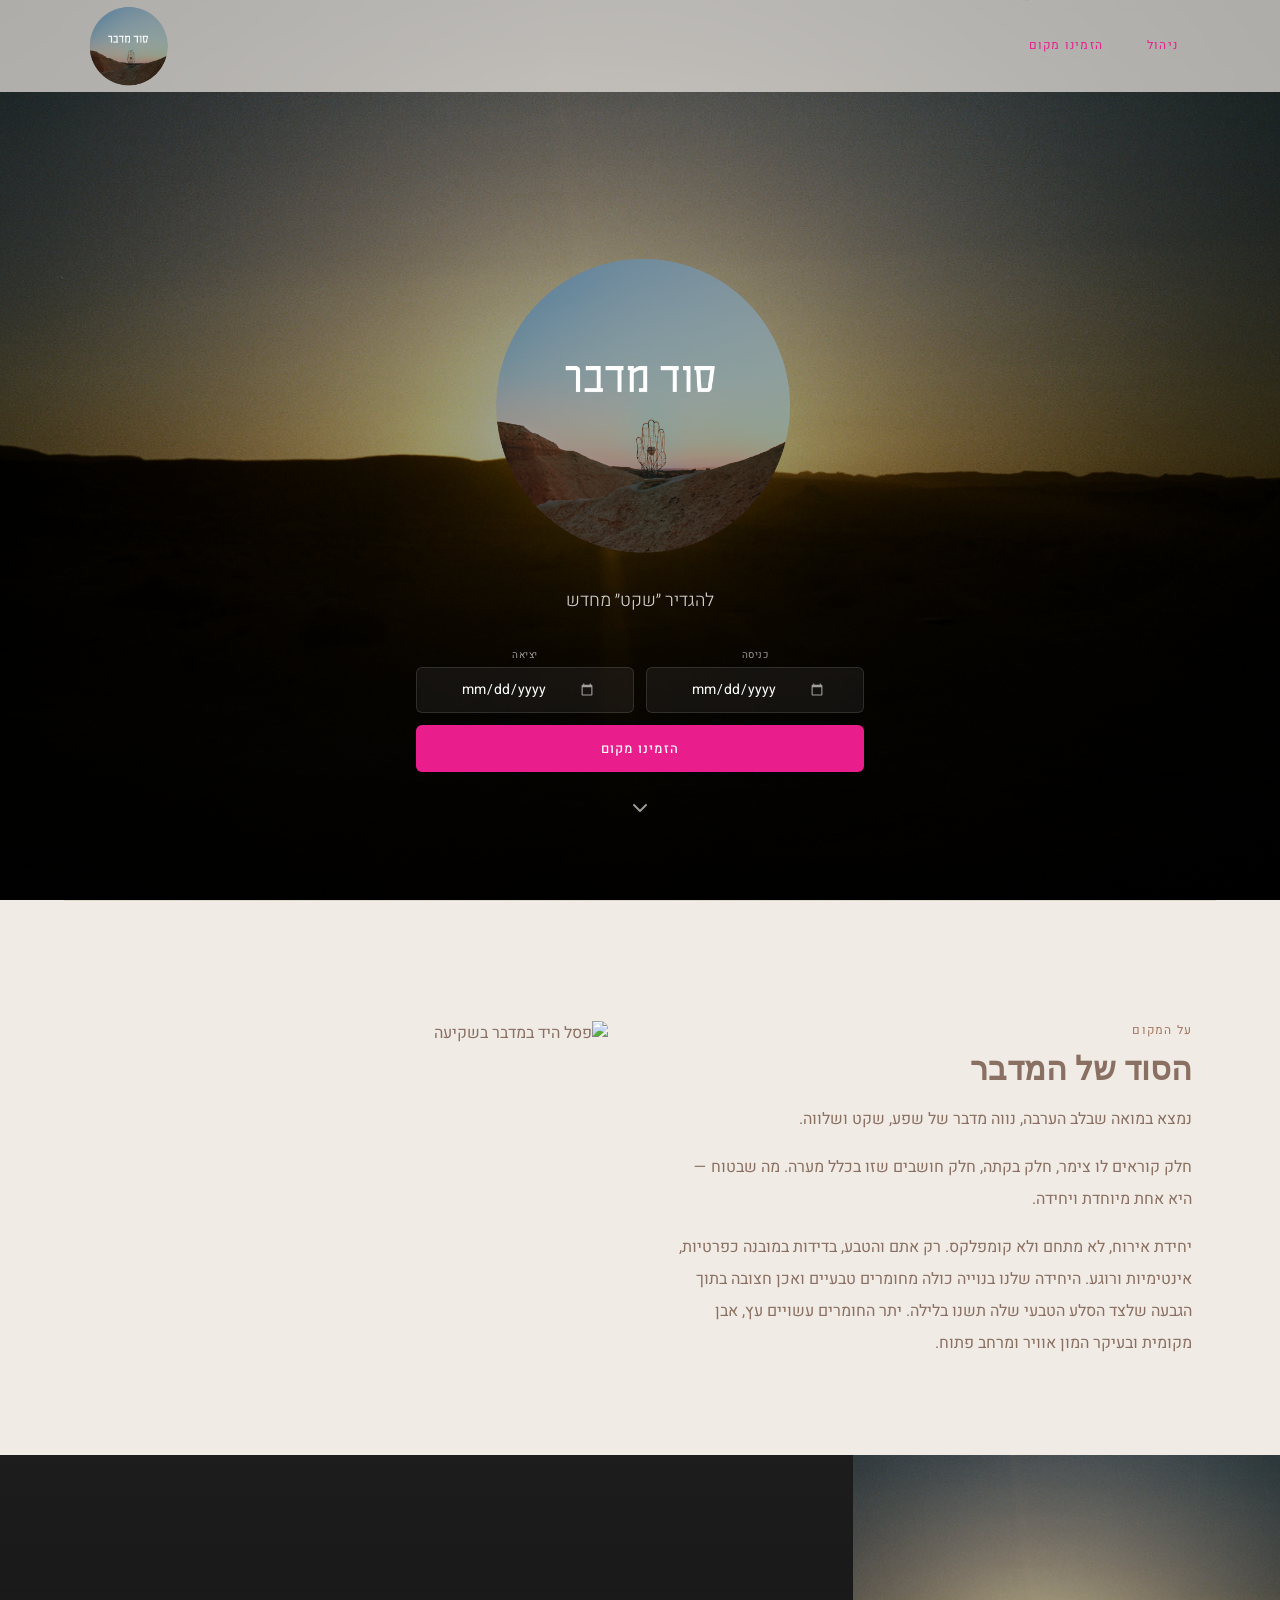
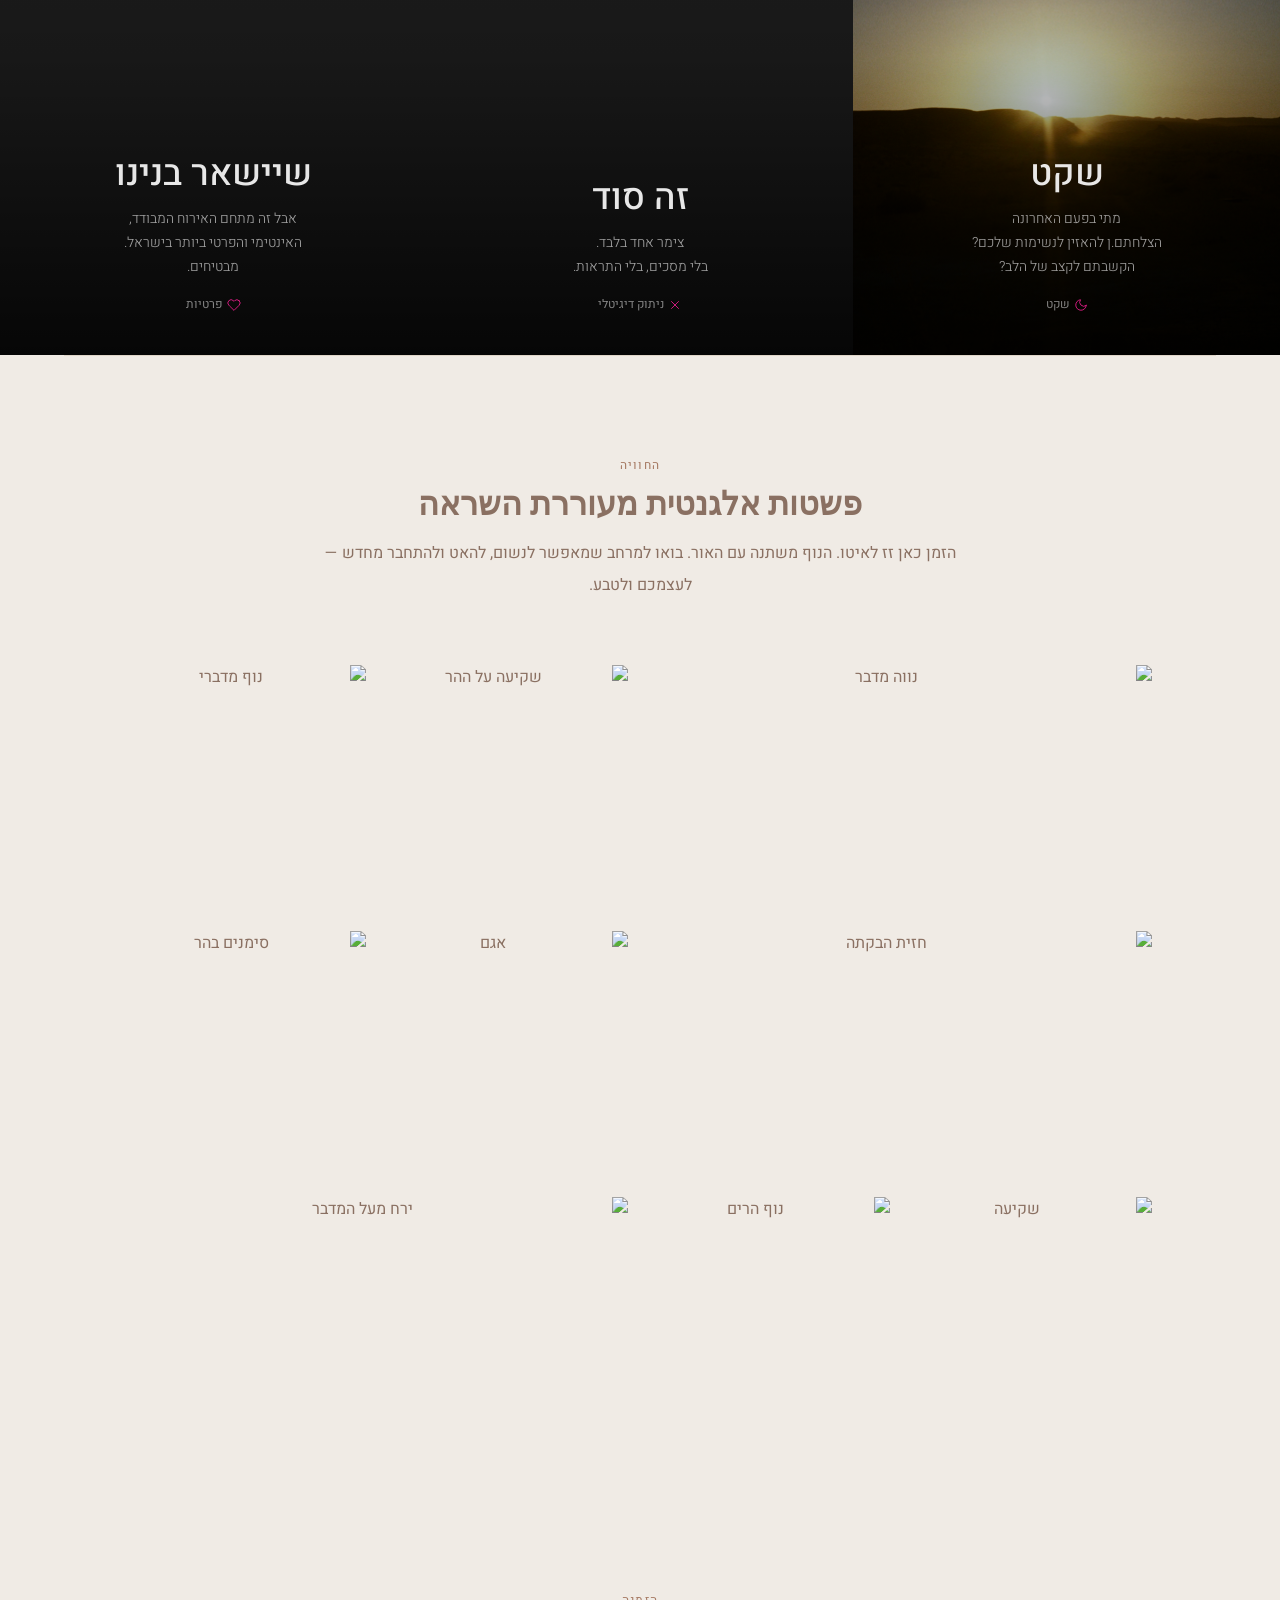
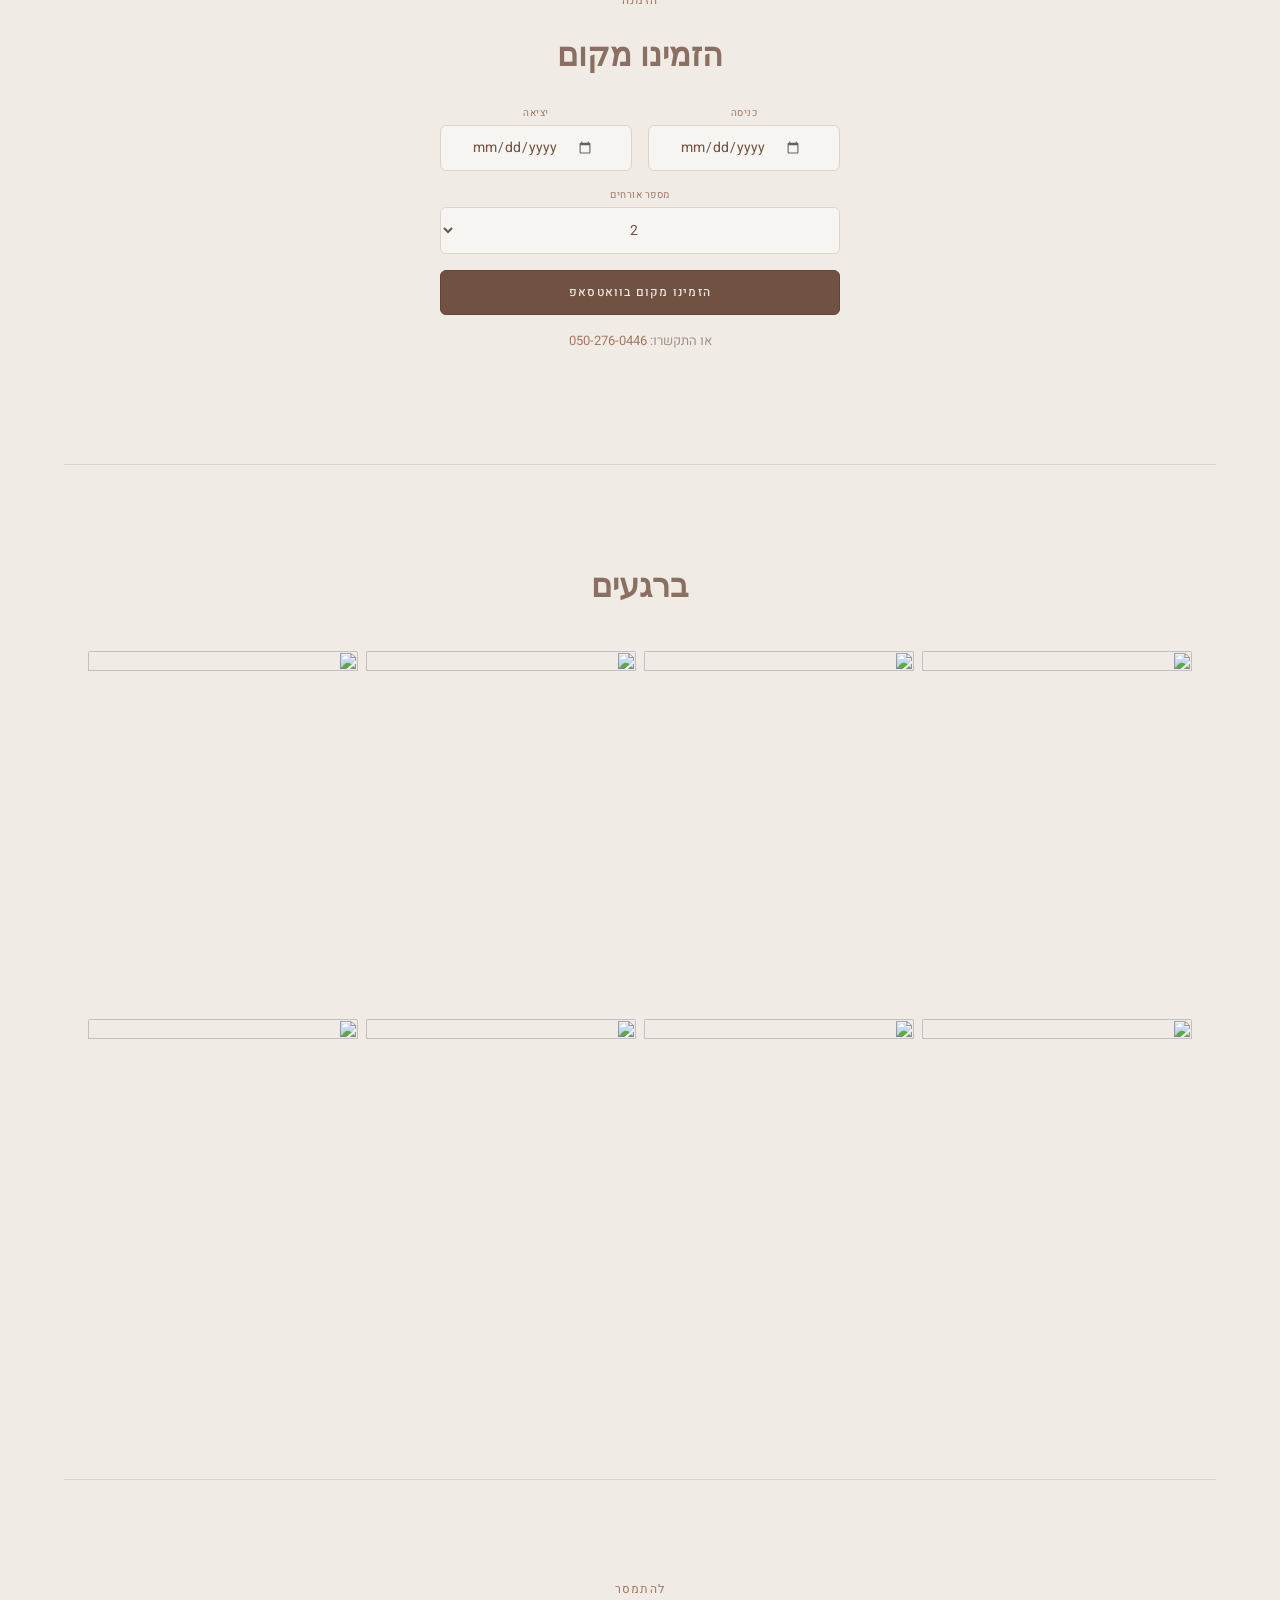
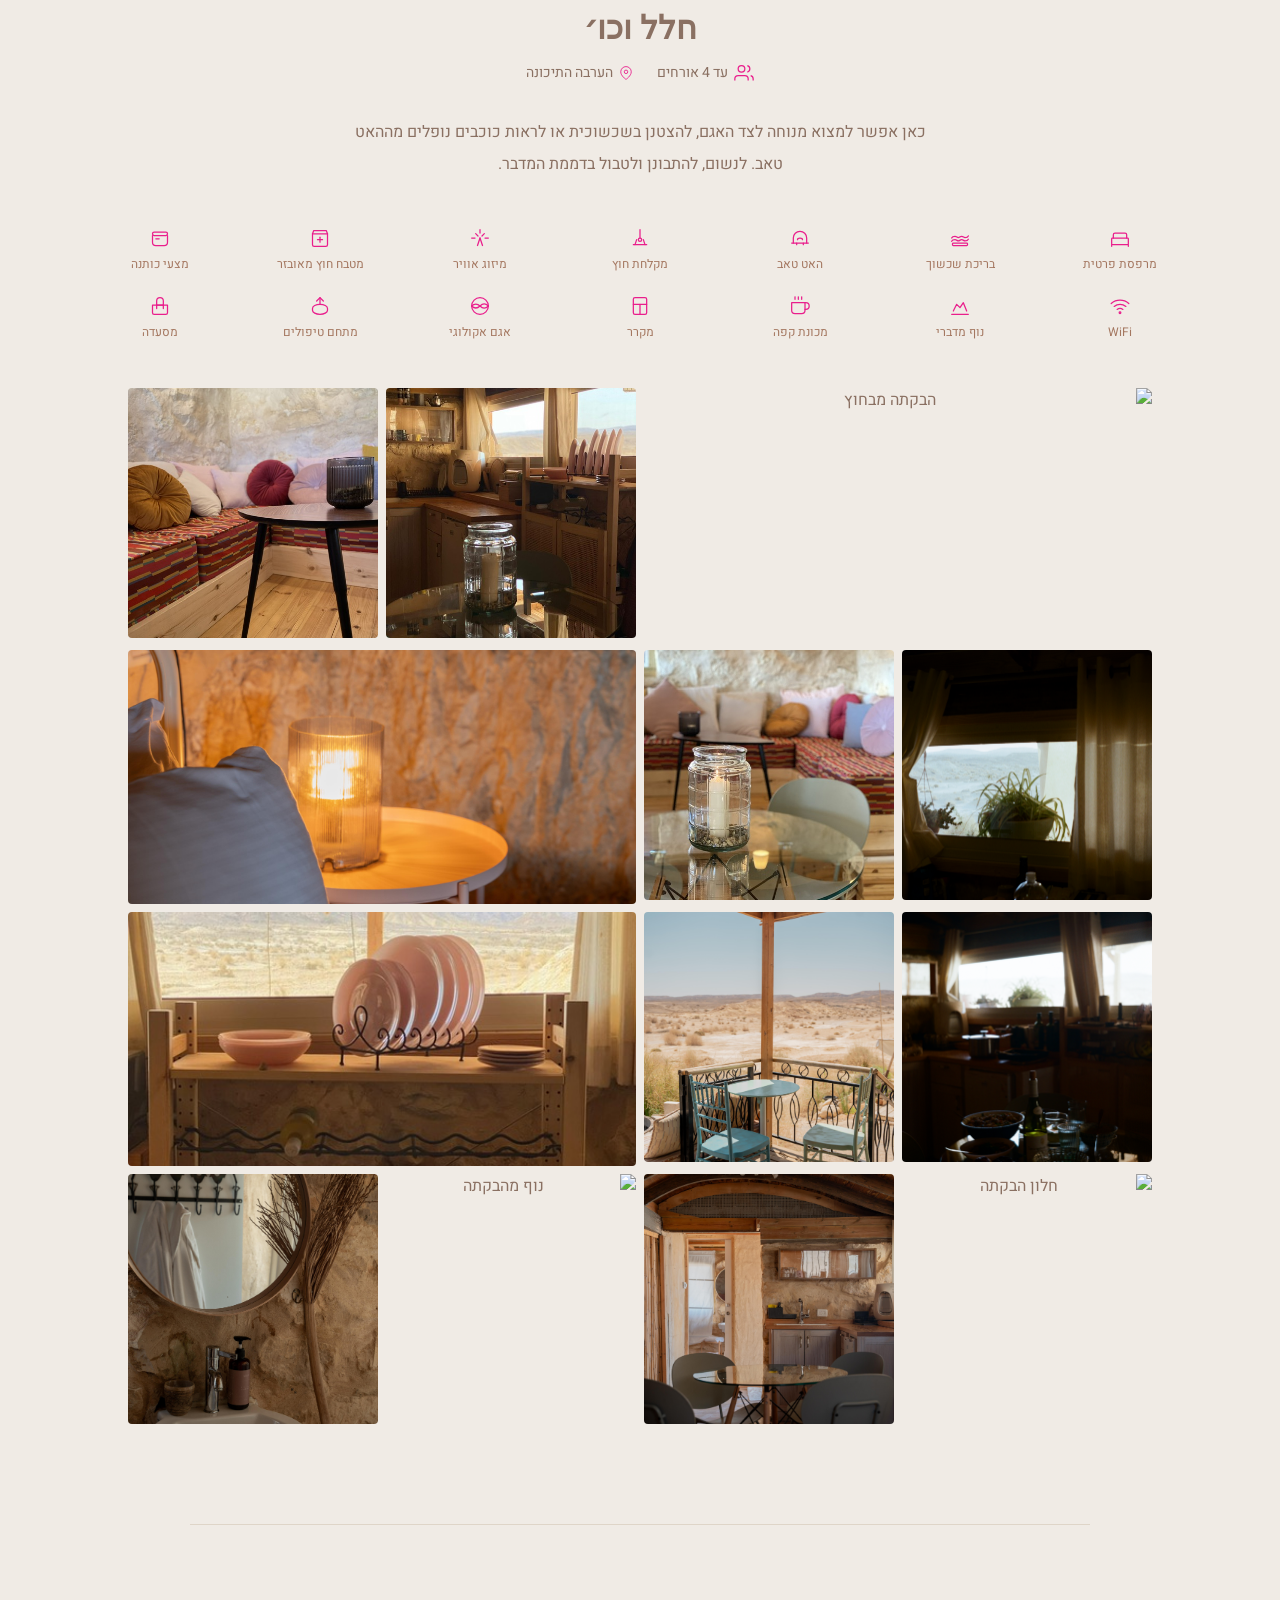
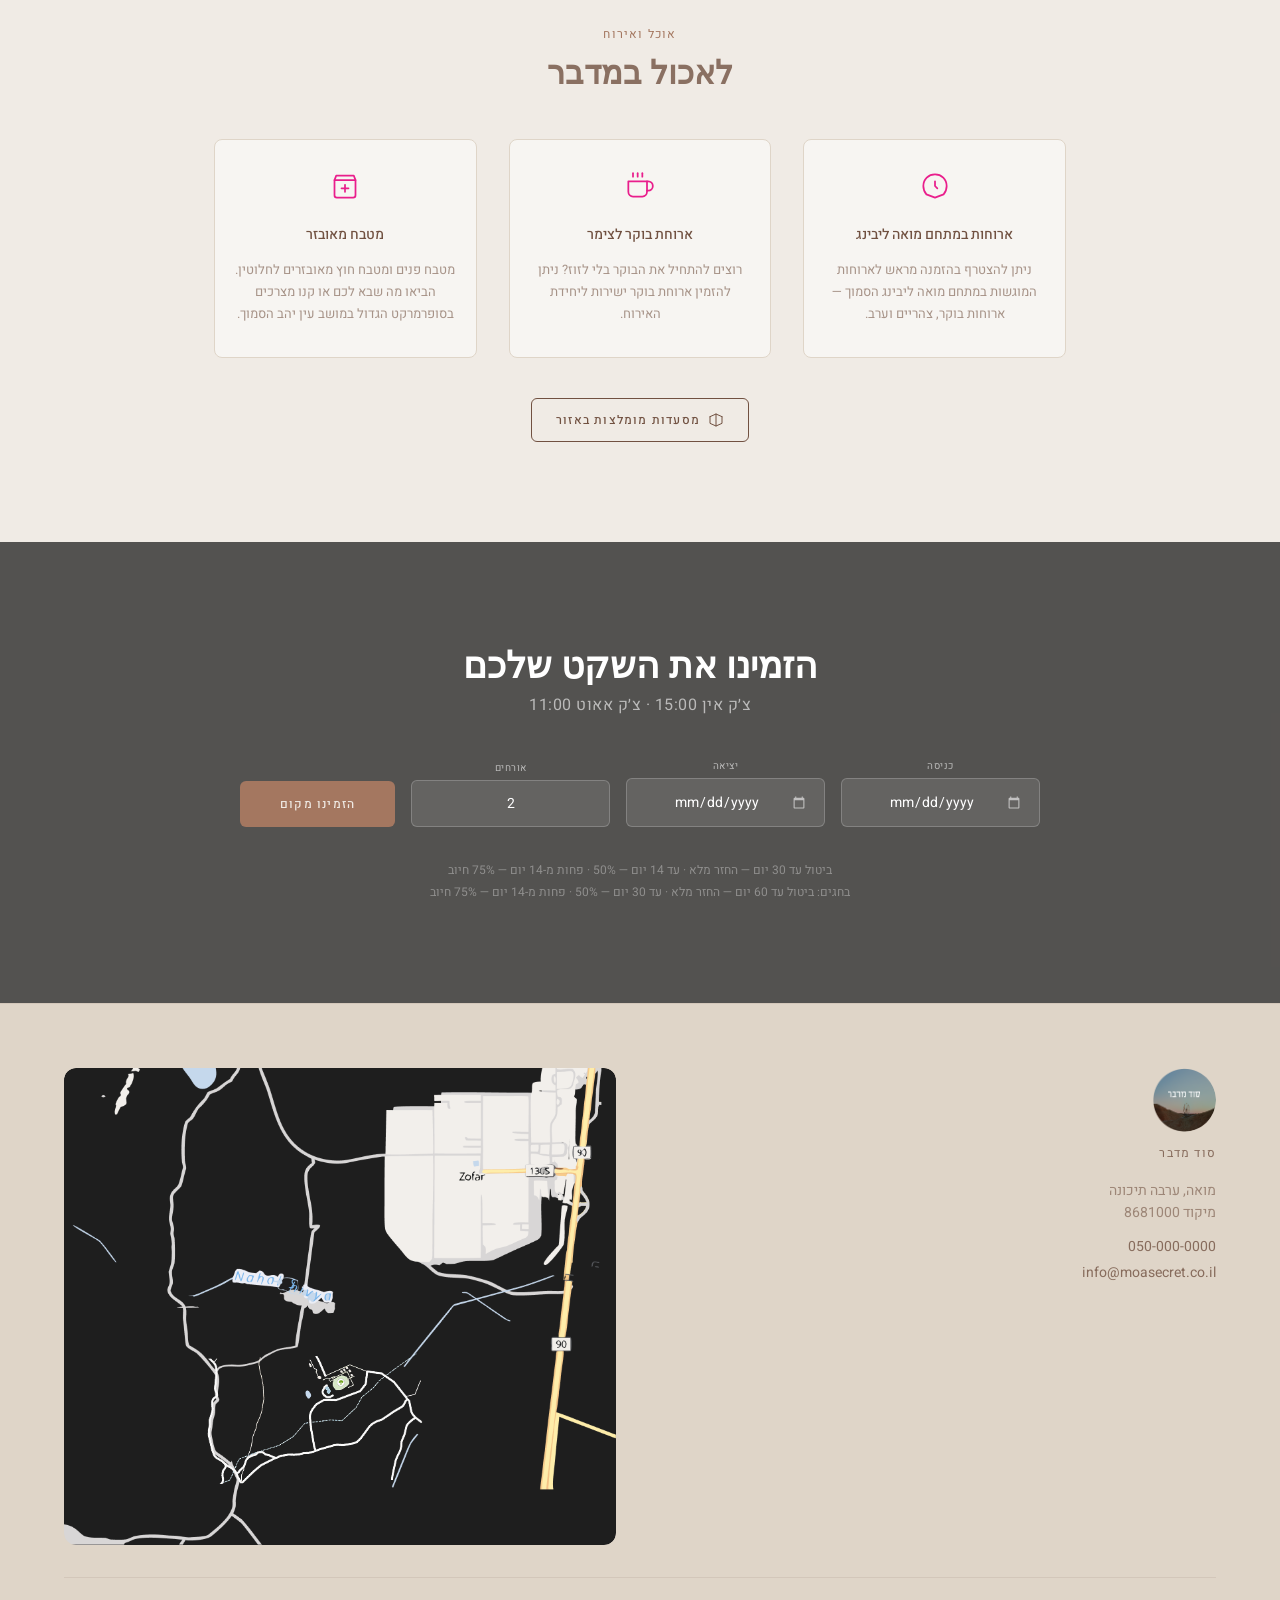
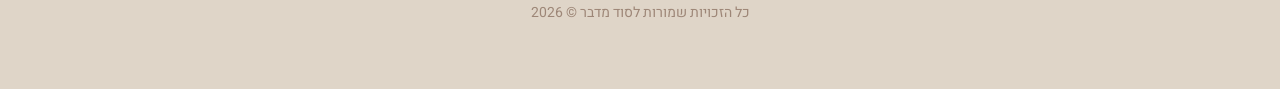
==== index.html @ 0e0f5a99 "Replace Google Maps with illustrated map image" ====
<!DOCTYPE html>
<html lang="he" dir="rtl">
<head>
  <meta charset="UTF-8">
  <meta name="viewport" content="width=device-width, initial-scale=1.0">
  <title>סוד מדבר | חוויית התבודדות מדברית</title>
  <meta name="description" content="יחידת אירוח מדברית בלב הערבה. בקתה חצובה בסלע, האט טאב מול הכוכבים, שקט מוחלט ופרטיות מלאה. צימר אחד ויחיד — רק אתם והמדבר.">
  <meta property="og:title" content="סוד מדבר — חוויית התבודדות מדברית">
  <meta property="og:description" content="בקתה חצובה בסלע בלב הערבה. האט טאב, אגם אקולוגי, שקט מוחלט. צימר אחד ויחיד.">
  <meta property="og:image" content="https://dor-zommer.github.io/moa-secret/assets/og-image.jpg">
  <meta property="og:type" content="website">
  <meta property="og:locale" content="he_IL">
  <meta name="twitter:card" content="summary_large_image">
  <link rel="icon" type="image/png" href="assets/favicon.png">
  <link rel="apple-touch-icon" href="assets/apple-touch-icon.png">
  <link rel="preconnect" href="https://fonts.googleapis.com">
  <link rel="preconnect" href="https://fonts.gstatic.com" crossorigin>
  <link href="https://fonts.googleapis.com/css2?family=Heebo:wght@300;400;500&family=Playfair+Display:wght@600&display=swap" rel="stylesheet">
  <link rel="stylesheet" href="style.css">

</head>
<body>

  <!-- Header -->
  <header class="header">
    <div class="header-inner">
      <nav class="header-nav">
        <a href="#" class="nav-btn">ניהול</a>
        <a href="#book" class="nav-btn">הזמינו מקום</a>
      </nav>
      <a href="#" class="header-logo">
        <img src="assets/hero-logo.png" alt="MOA Secret" class="logo-img">
      </a>
    </div>
  </header>

  <!-- Hero -->
  <section class="hero">
    <div class="hero-slideshow">
      <img src="assets/film/atmosphere/000009720035.jpg" alt="" class="hero-slide hero-slide--active">
      <img src="assets/film/atmosphere/000009730005.jpg" alt="" class="hero-slide">
      <img src="assets/film/experience/000009720027.jpg" alt="" class="hero-slide">
      <img src="assets/film/atmosphere/000009730014.jpg" alt="" class="hero-slide">
      <img src="assets/film/cabin/000009720039.jpg" alt="" class="hero-slide">
      <img src="assets/film/experience/000009730022.jpg" alt="" class="hero-slide">
      <img src="assets/film/hand/000009730008.jpg" alt="" class="hero-slide">
      <img src="assets/film/atmosphere/000009730015.jpg" alt="" class="hero-slide">
      <img src="assets/film/experience/000009730006.jpg" alt="" class="hero-slide">
    </div>
    <div class="hero-overlay"></div>
    <div class="hero-content">
      <div class="hero-logo-wrap">
        <img src="assets/hero-logo.png" alt="סוד מדבר" class="hero-logo-img">
      </div>
      <p class="hero-tagline">להגדיר ״שקט״ מחדש</p>
      <div class="hero-dates">
        <div class="date-field">
          <label class="date-label">כניסה</label>
          <div class="date-input-wrap">
            <input type="date" class="date-input hero-checkin" aria-label="תאריך כניסה">
          </div>
        </div>
        <div class="date-field">
          <label class="date-label">יציאה</label>
          <div class="date-input-wrap">
            <input type="date" class="date-input hero-checkout" aria-label="תאריך יציאה">
          </div>
        </div>
        <button class="hero-book-btn" onclick="scrollToBook()">הזמינו מקום</button>
      </div>
      <a href="#about" class="hero-scroll" aria-label="גלול למטה">
        <svg width="24" height="24" viewBox="0 0 24 24" fill="none" stroke="rgba(255,255,255,0.6)" stroke-width="2" stroke-linecap="round" stroke-linejoin="round"><path d="M6 9l6 6 6-6"/></svg>
      </a>
    </div>
  </section>

  <!-- About -->
  <section id="about" class="about">
    <div class="about-inner fade-in">
      <div class="about-text-col">
        <p class="section-label">על המקום</p>
        <h2 class="section-title">הסוד של המדבר</h2>
        <div class="about-text">
          <p>נמצא במואה שבלב הערבה, נווה מדבר של שפע, שקט ושלווה.</p>
          <p>חלק קוראים לו צימר, חלק בקתה, חלק חושבים שזו בכלל מערה. מה שבטוח — היא אחת מיוחדת ויחידה.</p>
          <p>יחידת אירוח, לא מתחם ולא קומפלקס. רק אתם והטבע, בדידות במובנה כפרטיות, אינטימיות ורוגע. היחידה שלנו בנוייה כולה מחומרים טבעיים ואכן חצובה בתוך הגבעה שלצד הסלע הטבעי שלה תשנו בלילה. יתר החומרים עשויים עץ, אבן מקומית ובעיקר המון אוויר ומרחב פתוח.</p>
        </div>
      </div>
      <div class="about-image-col">
        <img src="assets/film/hand/000009730008.jpg" alt="פסל היד במדבר בשקיעה" class="about-img">
      </div>
    </div>
  </section>

  <!-- Dark Section -->
  <section class="dark-section">
    <div class="dark-cards fade-in">
      <div class="dark-card" style="background-image: url('assets/film/atmosphere/000009720035.jpg')">
        <div class="dark-card-overlay"></div>
        <div class="dark-card-content">
          <h2 class="dark-title">שקט</h2>
          <p class="dark-subtitle">מתי בפעם האחרונה<br>הצלחתם.ן להאזין לנשימות שלכם?<br>הקשבתם לקצב של הלב?</p>
          <div class="dark-tags">
            <span class="dark-tag"><svg width="14" height="14" viewBox="0 0 24 24" fill="none" stroke="var(--pink)" stroke-width="1.5" stroke-linecap="round" stroke-linejoin="round"><path d="M21 12.79A9 9 0 1 1 11.21 3 7 7 0 0 0 21 12.79z"/></svg> שקט</span>
          </div>
        </div>
      </div>
      <div class="dark-card" style="background-image: url('assets/film/hand/000009730008.jpg')">
        <div class="dark-card-overlay"></div>
        <div class="dark-card-content">
          <h2 class="dark-title">זה סוד</h2>
          <p class="dark-subtitle">צימר אחד בלבד.<br>בלי מסכים, בלי התראות.</p>
          <div class="dark-tags">
            <span class="dark-tag"><svg width="14" height="14" viewBox="0 0 24 24" fill="none" stroke="var(--pink)" stroke-width="1.5" stroke-linecap="round" stroke-linejoin="round"><path d="M18 6L6 18"/><path d="M6 6l12 12"/></svg> ניתוק דיגיטלי</span>
          </div>
        </div>
      </div>
      <div class="dark-card" style="background-image: url('assets/film/experience/000009720027.jpg')">
        <div class="dark-card-overlay"></div>
        <div class="dark-card-content">
          <h2 class="dark-title">שיישאר בנינו</h2>
          <p class="dark-subtitle">אבל זה מתחם האירוח המבודד,<br>האינטימי והפרטי ביותר בישראל.<br>מבטיחים.</p>
          <div class="dark-tags">
            <span class="dark-tag"><svg width="14" height="14" viewBox="0 0 24 24" fill="none" stroke="var(--pink)" stroke-width="1.5" stroke-linecap="round" stroke-linejoin="round"><path d="M20.84 4.61a5.5 5.5 0 0 0-7.78 0L12 5.67l-1.06-1.06a5.5 5.5 0 0 0-7.78 7.78l1.06 1.06L12 21.23l7.78-7.78 1.06-1.06a5.5 5.5 0 0 0 0-7.78z"/></svg> פרטיות</span>
          </div>
        </div>
      </div>
    </div>
  </section>

  <!-- Experience -->
  <section class="experience">
    <p class="section-label">החוויה</p>
    <h2 class="section-title">פשטות אלגנטית מעוררת השראה</h2>
    <div class="experience-text">
      <p>הזמן כאן זז לאיטו. הנוף משתנה עם האור. בואו למרחב שמאפשר לנשום, להאט ולהתחבר מחדש — לעצמכם ולטבע.</p>
    </div>
    <div class="gallery-grid fade-in">
      <img src="assets/film/experience/000009720027.jpg" alt="נווה מדבר" class="gallery-grid-img gallery-grid-img--wide" loading="lazy">
      <img src="assets/film/experience/000009730006.jpg" alt="שקיעה על ההר" class="gallery-grid-img" loading="lazy">
      <img src="assets/film/experience/000009730022.jpg" alt="נוף מדברי" class="gallery-grid-img" loading="lazy">
      <img src="assets/gallery-exterior.jpg" alt="חזית הבקתה" class="gallery-grid-img gallery-grid-img--wide" loading="lazy">
      <img src="assets/film/experience/000009720024.jpg" alt="אגם" class="gallery-grid-img" loading="lazy">
      <img src="assets/film/experience/000009730007(2).jpg" alt="סימנים בהר" class="gallery-grid-img" loading="lazy">
      <img src="assets/film/experience/000009730010.jpg" alt="שקיעה" class="gallery-grid-img" loading="lazy">
      <img src="assets/film/experience/000009730023.jpg" alt="נוף הרים" class="gallery-grid-img" loading="lazy">
      <img src="assets/film/experience/000009730027.jpg" alt="ירח מעל המדבר" class="gallery-grid-img gallery-grid-img--wide hide-mobile" loading="lazy">
    </div>
  </section>

  <!-- Booking -->
  <div id="book" class="booking">
    <p class="section-label">הזמנה</p>
    <h2 class="section-title">הזמינו מקום</h2>
    <div class="booking-form">
      <div class="booking-dates">
        <div class="date-field date-field--light">
          <label class="date-label date-label--light">כניסה</label>
          <input type="date" class="date-input date-input--light book-checkin" aria-label="תאריך כניסה">
        </div>
        <div class="date-field date-field--light">
          <label class="date-label date-label--light">יציאה</label>
          <input type="date" class="date-input date-input--light book-checkout" aria-label="תאריך יציאה">
        </div>
      </div>
      <div class="booking-row">
        <div class="date-field date-field--light">
          <label class="date-label date-label--light">מספר אורחים</label>
          <select class="date-input date-input--light book-guests">
            <option value="1">1</option>
            <option value="2" selected>2</option>
            <option value="3">3</option>
            <option value="4">4</option>
          </select>
        </div>
      </div>
      <a href="https://wa.me/972502760446" target="_blank" class="book-btn book-whatsapp-btn">
        הזמינו מקום בוואטסאפ
      </a>
      <p class="booking-note">או התקשרו: <a href="tel:0502760446" class="booking-phone">050-276-0446</a></p>
    </div>
  </div>

  <!-- Film Gallery -->
  <section class="film-gallery">
    <h2 class="section-title">ברגעים</h2>
    <div class="film-grid fade-in">
      <img src="assets/film/atmosphere/000009730029.jpg" alt="" class="film-img" loading="lazy">
      <img src="assets/film/hand/000009720036.jpg" alt="" class="film-img" loading="lazy">
      <img src="assets/film/atmosphere/000009730012.jpg" alt="" class="film-img" loading="lazy">
      <img src="assets/film/atmosphere/000009720023.jpg" alt="" class="film-img" loading="lazy">
      <img src="assets/film/atmosphere/000009730028.jpg" alt="" class="film-img" loading="lazy">
      <img src="assets/film/hand/000009730035.jpg" alt="" class="film-img" loading="lazy">
      <img src="assets/film/atmosphere/000009740022.jpg" alt="" class="film-img" loading="lazy">
      <img src="assets/film/atmosphere/000009720031(1).jpg" alt="" class="film-img" loading="lazy">
    </div>
  </section>

  <!-- Accommodation -->
  <section id="accommodation" class="accommodation">
    <p class="section-label">להתמסר</p>
    <h2 class="section-title">חלל וכו׳</h2>
    <div class="accommodation-meta">
      <span class="meta-item">
        <svg width="20" height="20" viewBox="0 0 24 24" fill="none" stroke="#a47760" stroke-width="1.5"><path d="M17 21v-2a4 4 0 0 0-4-4H5a4 4 0 0 0-4 4v2"/><circle cx="9" cy="7" r="4"/><path d="M23 21v-2a4 4 0 0 0-3-3.87"/><path d="M16 3.13a4 4 0 0 1 0 7.75"/></svg>
        עד 4 אורחים
      </span>
      <span class="meta-item">
        <svg width="14" height="14" viewBox="0 0 24 24" fill="none" stroke="#a47760" stroke-width="1.5"><path d="M21 10c0 7-9 13-9 13s-9-6-9-13a9 9 0 0 1 18 0z"/><circle cx="12" cy="10" r="3"/></svg>
        הערבה התיכונה
      </span>
    </div>

    <p class="accommodation-desc">כאן אפשר למצוא מנוחה לצד האגם, להצטנן בשכשוכית או לראות כוכבים נופלים מההאט טאב. לנשום, להתבונן ולטבול בדממת המדבר.</p>

    <!-- Amenities -->
    <div class="amenities fade-in">
      <div class="amenity">
        <svg width="20" height="20" viewBox="0 0 24 24" fill="none" stroke="#a47760" stroke-width="1.5" stroke-linecap="round" stroke-linejoin="round"><rect x="2" y="12" width="20" height="8" rx="1"/><path d="M4 12V8a2 2 0 0 1 2-2h12a2 2 0 0 1 2 2v4"/><line x1="2" y1="20" x2="2" y2="22"/><line x1="22" y1="20" x2="22" y2="22"/></svg>
        <span>מרפסת פרטית</span>
      </div>
      <div class="amenity">
        <svg width="20" height="20" viewBox="0 0 24 24" fill="none" stroke="#a47760" stroke-width="1.5" stroke-linecap="round" stroke-linejoin="round"><path d="M2 16c.6-1.5 2.4-2 4-2 2 0 2.5 1.5 4 1.5s2-1.5 4-1.5 2.5 1.5 4 1.5c1.6 0 3.4-.5 4-2"/><path d="M2 12c.6-1.5 2.4-2 4-2 2 0 2.5 1.5 4 1.5s2-1.5 4-1.5 2.5 1.5 4 1.5c1.6 0 3.4-.5 4-2"/><rect x="3" y="18" width="18" height="3" rx="1"/></svg>
        <span>בריכת שכשוך</span>
      </div>
      <div class="amenity">
        <svg width="20" height="20" viewBox="0 0 24 24" fill="none" stroke="#a47760" stroke-width="1.5" stroke-linecap="round" stroke-linejoin="round"><path d="M4 18v-6a8 8 0 0 1 16 0v6"/><path d="M2 18h20"/><path d="M8 18v2"/><path d="M16 18v2"/><path d="M9 14c0-1 .5-2 3-2s3 1 3 2"/></svg>
        <span>האט טאב</span>
      </div>
      <div class="amenity">
        <svg width="20" height="20" viewBox="0 0 24 24" fill="none" stroke="#a47760" stroke-width="1.5" stroke-linecap="round" stroke-linejoin="round"><path d="M12 2v10"/><path d="M4 20h16"/><circle cx="12" cy="14" r="2"/><path d="M6 20l2-6"/><path d="M18 20l-2-6"/></svg>
        <span>מקלחת חוץ</span>
      </div>
      <div class="amenity">
        <svg width="20" height="20" viewBox="0 0 24 24" fill="none" stroke="#a47760" stroke-width="1.5" stroke-linecap="round" stroke-linejoin="round"><path d="M12 2v4"/><path d="M6.8 6.8l2.8 2.8"/><path d="M2 12h4"/><path d="M17.2 6.8l-2.8 2.8"/><path d="M22 12h-4"/><path d="M12 12l-3 9"/><path d="M12 12l3 9"/></svg>
        <span>מיזוג אוויר</span>
      </div>
      <div class="amenity">
        <svg width="20" height="20" viewBox="0 0 24 24" fill="none" stroke="#a47760" stroke-width="1.5" stroke-linecap="round" stroke-linejoin="round"><path d="M3 7h18v13a2 2 0 0 1-2 2H5a2 2 0 0 1-2-2V7z"/><path d="M3 7l1.5-4h15L21 7"/><line x1="12" y1="11" x2="12" y2="17"/><line x1="9" y1="14" x2="15" y2="14"/></svg>
        <span>מטבח חוץ מאובזר</span>
      </div>
      <div class="amenity">
        <svg width="20" height="20" viewBox="0 0 24 24" fill="none" stroke="#a47760" stroke-width="1.5" stroke-linecap="round" stroke-linejoin="round"><path d="M3 7a2 2 0 0 1 2-2h14a2 2 0 0 1 2 2v0a2 2 0 0 1-2 2H5a2 2 0 0 1-2-2z"/><path d="M3 9v8a4 4 0 0 0 4 4h10a4 4 0 0 0 4-4V9"/><path d="M7 13h4"/></svg>
        <span>מצעי כותנה</span>
      </div>
      <div class="amenity">
        <svg width="20" height="20" viewBox="0 0 24 24" fill="none" stroke="#a47760" stroke-width="1.5" stroke-linecap="round" stroke-linejoin="round"><path d="M5 12.55a11 11 0 0 1 14.08 0"/><path d="M1.42 9a16 16 0 0 1 21.16 0"/><path d="M8.53 16.11a6 6 0 0 1 6.95 0"/><circle cx="12" cy="20" r="1"/></svg>
        <span>WiFi</span>
      </div>
      <div class="amenity hide-mobile">
        <svg width="20" height="20" viewBox="0 0 24 24" fill="none" stroke="#a47760" stroke-width="1.5" stroke-linecap="round" stroke-linejoin="round"><path d="M4 18l4-8 4 4 4-6 4 10"/><line x1="2" y1="22" x2="22" y2="22"/></svg>
        <span>נוף מדברי</span>
      </div>
      <div class="amenity">
        <svg width="20" height="20" viewBox="0 0 24 24" fill="none" stroke="#a47760" stroke-width="1.5" stroke-linecap="round" stroke-linejoin="round"><path d="M18 8h1a4 4 0 0 1 0 8h-1"/><path d="M2 8h16v9a4 4 0 0 1-4 4H6a4 4 0 0 1-4-4V8z"/><line x1="6" y1="1" x2="6" y2="4"/><line x1="10" y1="1" x2="10" y2="4"/><line x1="14" y1="1" x2="14" y2="4"/></svg>
        <span>מכונת קפה</span>
      </div>
      <div class="amenity hide-mobile">
        <svg width="20" height="20" viewBox="0 0 24 24" fill="none" stroke="#a47760" stroke-width="1.5" stroke-linecap="round" stroke-linejoin="round"><rect x="4" y="2" width="16" height="20" rx="2"/><line x1="4" y1="10" x2="20" y2="10"/><line x1="12" y1="10" x2="12" y2="22"/></svg>
        <span>מקרר</span>
      </div>
      <div class="amenity">
        <svg width="20" height="20" viewBox="0 0 24 24" fill="none" stroke="#a47760" stroke-width="1.5" stroke-linecap="round" stroke-linejoin="round"><circle cx="12" cy="12" r="10"/><path d="M2 12c3 3 7 3 10 0s7-3 10 0"/><path d="M2 12c3-3 7-3 10 0s7 3 10 0"/></svg>
        <span>אגם אקולוגי</span>
      </div>
      <div class="amenity">
        <svg width="20" height="20" viewBox="0 0 24 24" fill="none" stroke="#a47760" stroke-width="1.5" stroke-linecap="round" stroke-linejoin="round"><path d="M12 22c-4.97 0-9-2.24-9-5v-2c0-2.76 4.03-5 9-5s9 2.24 9 5v2c0 2.76-4.03 5-9 5z"/><path d="M12 10V2"/><path d="M8 6l4-4 4 4"/></svg>
        <span>מתחם טיפולים</span>
      </div>
      <div class="amenity">
        <svg width="20" height="20" viewBox="0 0 24 24" fill="none" stroke="#a47760" stroke-width="1.5" stroke-linecap="round" stroke-linejoin="round"><path d="M3 11h18v9a2 2 0 0 1-2 2H5a2 2 0 0 1-2-2v-9z"/><path d="M12 2C9.5 2 8 4 8 6v5h8V6c0-2-1.5-4-4-4z"/><line x1="8" y1="11" x2="8" y2="15"/><line x1="16" y1="11" x2="16" y2="15"/></svg>
        <span>מסעדה</span>
      </div>
    </div>

    <!-- Gallery -->
    <div class="gallery-grid fade-in">
      <img src="assets/film/cabin/000009720032.jpg" alt="הבקתה מבחוץ" class="gallery-grid-img gallery-grid-img--wide" loading="lazy">
      <img src="assets/gallery-kitchen.jpg" alt="מטבחון" class="gallery-grid-img" loading="lazy">
      <img src="assets/gallery-lounge.jpg" alt="פינת מנוחה" class="gallery-grid-img" loading="lazy">
      <img src="assets/film/cabin/000009720039.jpg" alt="חלל הבקתה" class="gallery-grid-img" loading="lazy">
      <img src="assets/gallery-seating.jpg" alt="פינת ישיבה" class="gallery-grid-img" loading="lazy">
      <img src="assets/gallery-dsc00291.jpg" alt="חדר שינה" class="gallery-grid-img gallery-grid-img--wide" loading="lazy">
      <img src="assets/film/cabin/000009720016.jpg" alt="פנים הבקתה" class="gallery-grid-img" loading="lazy">
      <img src="assets/gallery-dsc00312.jpg" alt="מרפסת ונוף" class="gallery-grid-img" loading="lazy">
      <img src="assets/gallery-dishes.jpg" alt="כלים ונוף מדברי" class="gallery-grid-img gallery-grid-img--wide" loading="lazy">
      <img src="assets/film/cabin/000009720021.jpg" alt="חלון הבקתה" class="gallery-grid-img" loading="lazy">
      <img src="assets/gallery-dsc00286.jpg" alt="חדר אבן" class="gallery-grid-img" loading="lazy">
      <img src="assets/film/cabin/000009730036.jpg" alt="נוף מהבקתה" class="gallery-grid-img" loading="lazy">
      <img src="assets/gallery-dsc00270.jpg" alt="חדר רחצה" class="gallery-grid-img" loading="lazy">
    </div>
  </section>

  <!-- Dining -->
  <section class="dining">
    <p class="section-label">אוכל ואירוח</p>
    <h2 class="section-title">לאכול במדבר</h2>
    <div class="dining-grid fade-in">
      <div class="dining-card">
        <div class="dining-icon">
          <svg width="28" height="28" viewBox="0 0 24 24" fill="none" stroke="#a47760" stroke-width="1.5" stroke-linecap="round" stroke-linejoin="round"><path d="M12 2C6.48 2 2 6 2 12c0 2.76 1 5.26 2.64 7.18L12 22l7.36-2.82C21 17.26 22 14.76 22 12c0-6-4.48-10-10-10z"/><path d="M12 8v4l2 2"/></svg>
        </div>
        <h3 class="dining-card-title">ארוחות במתחם מואה ליבינג</h3>
        <p class="dining-card-text">ניתן להצטרף בהזמנה מראש לארוחות המוגשות במתחם מואה ליבינג הסמוך — ארוחות בוקר, צהריים וערב.</p>
      </div>
      <div class="dining-card">
        <div class="dining-icon">
          <svg width="28" height="28" viewBox="0 0 24 24" fill="none" stroke="#a47760" stroke-width="1.5" stroke-linecap="round" stroke-linejoin="round"><path d="M18 8h1a4 4 0 0 1 0 8h-1"/><path d="M2 8h16v9a4 4 0 0 1-4 4H6a4 4 0 0 1-4-4V8z"/><line x1="6" y1="1" x2="6" y2="4"/><line x1="10" y1="1" x2="10" y2="4"/><line x1="14" y1="1" x2="14" y2="4"/></svg>
        </div>
        <h3 class="dining-card-title">ארוחת בוקר לצימר</h3>
        <p class="dining-card-text">רוצים להתחיל את הבוקר בלי לזוז? ניתן להזמין ארוחת בוקר ישירות ליחידת האירוח.</p>
      </div>
      <div class="dining-card">
        <div class="dining-icon">
          <svg width="28" height="28" viewBox="0 0 24 24" fill="none" stroke="#a47760" stroke-width="1.5" stroke-linecap="round" stroke-linejoin="round"><path d="M3 7h18v13a2 2 0 0 1-2 2H5a2 2 0 0 1-2-2V7z"/><path d="M3 7l1.5-4h15L21 7"/><line x1="12" y1="11" x2="12" y2="17"/><line x1="9" y1="14" x2="15" y2="14"/></svg>
        </div>
        <h3 class="dining-card-title">מטבח מאובזר</h3>
        <p class="dining-card-text">מטבח פנים ומטבח חוץ מאובזרים לחלוטין. הביאו מה שבא לכם או קנו מצרכים בסופרמרקט הגדול במושב עין יהב הסמוך.</p>
      </div>
    </div>
    <button class="restaurants-btn" onclick="document.getElementById('restaurants-modal').classList.add('modal--open')">
      <svg width="16" height="16" viewBox="0 0 24 24" fill="none" stroke="currentColor" stroke-width="1.5" stroke-linecap="round" stroke-linejoin="round"><path d="M3 7l9-4 9 4"/><path d="M3 7v10l9 4 9-4V7"/><path d="M12 3v18"/></svg>
      מסעדות מומלצות באזור
    </button>
  </section>

  <!-- Booking + Info -->
  <section class="cta-section" style="background-image: url('assets/film/atmosphere/000009730015.jpg')">
    <div class="cta-overlay"></div>
    <div class="cta-content">
      <h2 class="cta-title">הזמינו את השקט שלכם</h2>
      <p class="cta-subtitle">צ׳ק אין 15:00 &middot; צ׳ק אאוט 11:00</p>
      <div class="booking-bar-inner">
        <div class="booking-bar-field">
          <label class="booking-bar-label">כניסה</label>
          <input type="date" class="booking-bar-input booking-checkin" aria-label="תאריך כניסה">
        </div>
        <div class="booking-bar-field">
          <label class="booking-bar-label">יציאה</label>
          <input type="date" class="booking-bar-input booking-checkout" aria-label="תאריך יציאה">
        </div>
        <div class="booking-bar-field">
          <label class="booking-bar-label">אורחים</label>
          <select class="booking-bar-input booking-bar-select booking-guests" aria-label="מספר אורחים">
            <option value="2">2</option>
            <option value="3">3</option>
            <option value="4">4</option>
          </select>
        </div>
        <button class="booking-bar-btn booking-submit">הזמינו מקום</button>
      </div>
      <div class="cta-policy">
        <p>ביטול עד 30 יום — החזר מלא &middot; עד 14 יום — 50% &middot; פחות מ-14 יום — 75% חיוב</p>
        <p>בחגים: ביטול עד 60 יום — החזר מלא &middot; עד 30 יום — 50% &middot; פחות מ-14 יום — 75% חיוב</p>
      </div>
    </div>
  </section>

  <!-- Restaurants Modal -->
  <div id="restaurants-modal" class="modal" onclick="if(event.target===this)this.classList.remove('modal--open')">
    <div class="modal-content">
      <button class="modal-close" onclick="this.closest('.modal').classList.remove('modal--open')" aria-label="סגור">&times;</button>
      <h3 class="modal-title">מסעדות מומלצות</h3>
      <p class="modal-subtitle">מבחר מסעדות בישובים הסמוכים</p>
      <div class="restaurant-list">
        <div class="restaurant-item">
          <span class="restaurant-name">מסעדה 1</span>
          <span class="restaurant-desc">תיאור קצר של המסעדה</span>
        </div>
        <div class="restaurant-item">
          <span class="restaurant-name">מסעדה 2</span>
          <span class="restaurant-desc">תיאור קצר של המסעדה</span>
        </div>
        <div class="restaurant-item">
          <span class="restaurant-name">מסעדה 3</span>
          <span class="restaurant-desc">תיאור קצר של המסעדה</span>
        </div>
      </div>
      <p class="modal-note">* תמלא כאן את המסעדות שאתה רוצה להמליץ עליהן</p>
    </div>
  </div>

  <!-- Footer -->
  <footer class="footer">
    <div class="footer-inner">
      <div class="footer-top">
        <div class="footer-info">
          <img src="assets/hero-logo.png" alt="MOA Secret" class="footer-logo">
          <p class="footer-name">סוד מדבר</p>
          <p class="footer-address">מואה, ערבה תיכונה</p>
          <p class="footer-address">מיקוד 8681000</p>
          <div class="footer-contact">
            <a href="tel:+972500000000" class="footer-link">050-000-0000</a>
            <a href="mailto:info@moasecret.co.il" class="footer-link">info@moasecret.co.il</a>
          </div>
        </div>
        <div class="footer-map">
          <img src="assets/map-illustration.png" alt="מפת מיקום סוד מדבר — ליד מושב צופר, ערבה תיכונה" class="map-img">
        </div>
      </div>
      <p class="footer-legal">כל הזכויות שמורות לסוד מדבר &copy; 2026</p>
    </div>
  </footer>

<script>
(function() {
  var slides = document.querySelectorAll('.hero-slide');
  var current = 0;
  setInterval(function() {
    slides[current].classList.remove('hero-slide--active');
    current = (current + 1) % slides.length;
    slides[current].classList.add('hero-slide--active');
  }, 6000);
})();
</script>

<script>
(function() {
  var els = document.querySelectorAll('.fade-in');
  if (!('IntersectionObserver' in window)) {
    els.forEach(function(el) { el.classList.add('fade-in--visible'); });
    return;
  }
  var observer = new IntersectionObserver(function(entries) {
    entries.forEach(function(entry) {
      if (entry.isIntersecting) {
        entry.target.classList.add('fade-in--visible');
        observer.unobserve(entry.target);
      }
    });
  }, { threshold: 0.15 });
  els.forEach(function(el) { observer.observe(el); });
})();
</script>

<script>
function scrollToBook() {
  var heroCheckin = document.querySelector('.hero-checkin');
  var heroCheckout = document.querySelector('.hero-checkout');
  var bookCheckin = document.querySelector('.book-checkin');
  var bookCheckout = document.querySelector('.book-checkout');

  if (heroCheckin && heroCheckin.value && bookCheckin) {
    bookCheckin.value = heroCheckin.value;
  }
  if (heroCheckout && heroCheckout.value && bookCheckout) {
    bookCheckout.value = heroCheckout.value;
  }

  document.getElementById('book').scrollIntoView({ behavior: 'smooth' });
}
</script>

</body>
</html>
---- style.css ----
/* ========== Reset & Base ========== */
*,
*::before,
*::after {
  margin: 0;
  padding: 0;
  box-sizing: border-box;
}

:root {
  --pampas: #f7f5f2;
  --pampas-70: rgba(239, 234, 228, 0.7);
  --pampas-bg: #f0ebe5;
  --tobacco: #715141;
  --tobacco-80: rgba(113, 81, 65, 0.8);
  --tobacco-60: rgba(113, 81, 65, 0.6);
  --toast: #a47760;
  --toast-40: rgba(164, 119, 96, 0.4);
  --millbrook: #614638;
  --wafer: #dfd5c8;
  --white: #ffffff;
  --white-80: rgba(255, 255, 255, 0.8);
  --white-60: rgba(255, 255, 255, 0.6);
  --white-20: rgba(255, 255, 255, 0.2);
  --white-10: rgba(255, 255, 255, 0.1);
  --pink: #E91E8C;
  --pink-20: rgba(233, 30, 140, 0.2);

  --font-body: 'Heebo', sans-serif;
  --font-serif: 'Playfair Display', serif;
}

html {
  scroll-behavior: smooth;
}

body {
  font-family: var(--font-body);
  background: var(--pampas-bg);
  color: var(--tobacco-80);
  line-height: 1.6;
  -webkit-font-smoothing: antialiased;
}

img {
  display: block;
  max-width: 100%;
  height: auto;
}

a {
  text-decoration: none;
  color: inherit;
}

/* ========== Header ========== */
.header {
  position: fixed;
  top: 0;
  left: 0;
  right: 0;
  z-index: 100;
  -webkit-backdrop-filter: blur(6px);
  backdrop-filter: blur(6px);
  background: var(--pampas-70);
  height: 92px;
}

.header-inner {
  max-width: 1152px;
  margin: 0 auto;
  height: 100%;
  display: flex;
  align-items: center;
  justify-content: space-between;
  padding: 0 24px;
}

.header-nav {
  display: flex;
  gap: 16px;
  align-items: center;
}

.nav-btn {
  font-family: var(--font-body);
  font-size: 12px;
  font-weight: 400;
  letter-spacing: 1.2px;
  text-transform: uppercase;
  color: var(--pink);
  padding: 8px 13px;
  border: 1px solid transparent;
  border-radius: 6px;
  transition: color 0.2s, background 0.2s;
}

.nav-btn:hover {
  color: var(--pink);
  background: rgba(113, 81, 65, 0.03);
}

.header-logo {
  display: flex;
  align-items: center;
}

.logo-img {
  width: 80px;
  height: 80px;
  border-radius: 50%;
  object-fit: cover;
}

/* ========== Hero ========== */
.hero {
  position: relative;
  height: 100vh;
  min-height: 700px;
  display: flex;
  align-items: flex-end;
  justify-content: center;
  overflow: hidden;
}

.hero-slideshow {
  position: absolute;
  inset: 0;
}

.hero-slide {
  position: absolute;
  inset: 0;
  width: 100%;
  height: 100%;
  object-fit: cover;
  opacity: 0;
  transition: opacity 1.5s ease-in-out;
}

.hero-slide--active {
  opacity: 1;
}

.hero-overlay {
  position: absolute;
  inset: 0;
  background: linear-gradient(to top,
      rgba(0, 0, 0, 0.9) 0%,
      rgba(0, 0, 0, 0.28) 50%,
      rgba(0, 0, 0, 0.21) 100%);
}

.hero-content {
  position: relative;
  z-index: 1;
  display: flex;
  flex-direction: column;
  align-items: center;
  padding-bottom: 80px;
  width: 100%;
  max-width: 448px;
}

.hero-logo-wrap {
  width: 300px;
  height: 300px;
  margin-bottom: 32px;
}

.hero-logo-img {
  width: 100%;
  height: 100%;
  object-fit: contain;
}

.hero-tagline {
  font-family: var(--font-body);
  font-weight: 300;
  font-size: 18px;
  line-height: 28px;
  color: var(--white-80);
  text-align: center;
  margin-bottom: 32px;
}

.hero-dates {
  display: flex;
  gap: 12px;
  width: 100%;
  flex-wrap: wrap;
  margin-bottom: 24px;
}

.date-field {
  flex: 1;
  display: flex;
  flex-direction: column;
  gap: 4px;
}

.date-label {
  font-size: 10px;
  font-weight: 400;
  letter-spacing: 0.5px;
  text-transform: uppercase;
  color: var(--white-60);
  text-align: center;
}

.date-input-wrap {
  position: relative;
}

.date-input {
  width: 100%;
  max-width: 100%;
  box-sizing: border-box;
  padding: 11px 37px 11px 13px;
  background: rgba(255, 255, 255, 0.06);
  border: 1px solid rgba(255, 255, 255, 0.12);
  border-radius: 6px;
  -webkit-backdrop-filter: blur(2px);
  backdrop-filter: blur(2px);
  color: var(--white);
  font-family: var(--font-body);
  font-size: 14px;
  line-height: 20px;
  text-align: center;
  outline: none;
  transition: border-color 0.2s;
}

.date-input:focus {
  border-color: var(--pink-20);
}

.date-input::-webkit-calendar-picker-indicator {
  filter: invert(1);
  opacity: 0.6;
  cursor: pointer;
}

.hero-book-btn {
  width: 100%;
  padding: 14px 24px;
  background: var(--pink);
  border: none;
  border-radius: 6px;
  color: #fff;
  font-family: var(--font-body);
  font-size: 13px;
  font-weight: 500;
  letter-spacing: 1.2px;
  text-transform: uppercase;
  cursor: pointer;
  transition: background 0.2s, transform 0.1s;
}

.hero-book-btn:hover {
  background: #c4176f;
}

.hero-book-btn:active {
  transform: scale(0.98);
}

.booking-form {
  display: flex;
  flex-direction: column;
  gap: 16px;
  width: 100%;
  max-width: 400px;
}

.booking-row {
  width: 100%;
}

.book-whatsapp-btn {
  display: flex;
  align-items: center;
  justify-content: center;
  gap: 8px;
  width: 100%;
  padding: 14px 24px;
  background: var(--tobacco);
  border: 1px solid var(--millbrook);
  border-radius: 6px;
  color: var(--pampas-bg);
  font-family: var(--font-body);
  font-size: 13px;
  font-weight: 500;
  letter-spacing: 1.2px;
  text-transform: uppercase;
  cursor: pointer;
  transition: background 0.2s;
  text-decoration: none;
}

.book-whatsapp-btn:hover {
  background: var(--millbrook);
}

.booking-note {
  font-size: 13px;
  color: var(--tobacco-60);
  text-align: center;
}

.booking-phone {
  color: var(--toast);
}

.hero-scroll {
  display: flex;
  animation: bounce 2s infinite;
  transition: color 0.2s;
}

.hero-scroll:hover svg {
  stroke: var(--pink);
}

@keyframes bounce {

  0%,
  100% {
    transform: translateY(0);
  }

  50% {
    transform: translateY(6px);
  }
}

/* ========== Section Shared ========== */
.section-label {
  font-size: 12px;
  font-weight: 400;
  letter-spacing: 1.2px;
  text-transform: uppercase;
  color: var(--toast);
  text-align: center;
  margin-bottom: 8px;
}

.section-title {
  font-family: var(--font-serif);
  font-weight: 600;
  font-size: 32px;
  line-height: 1.2;
  color: var(--tobacco-80);
  text-align: center;
  margin-bottom: 16px;
}

/* ========== Section Divider ========== */
.about,
.accommodation,
.experience {
  border-top: 1px solid var(--wafer);
}

/* ========== About ========== */
.about {
  padding: 120px 24px 80px;
  max-width: 1152px;
  margin: 0 auto;
}

.about-inner {
  display: grid;
  grid-template-columns: 1fr 1fr;
  gap: 64px;
  align-items: center;
}

.about-text-col {
  text-align: right;
}

.about-text-col .section-label,
.about-text-col .section-title {
  text-align: right;
}

.about-subtitle {
  font-size: 20px;
  color: var(--toast);
  margin-bottom: 40px;
  line-height: 32px;
}

.about-text {
  font-size: 16px;
  line-height: 32px;
  color: var(--tobacco-80);
}

.about-text p {
  margin-bottom: 16px;
}

.about-image-col {
  border-radius: 8px;
  overflow: hidden;
}

.about-img {
  width: 100%;
  aspect-ratio: 635 / 431;
  object-fit: cover;
}

/* ========== Accommodation ========== */
.accommodation {
  padding: 100px 24px;
  max-width: 1152px;
  margin: 0 auto;
  text-align: center;
}

.accommodation-meta {
  display: flex;
  justify-content: center;
  gap: 24px;
  margin-bottom: 32px;
  flex-wrap: wrap;
}

.meta-item {
  display: flex;
  align-items: center;
  gap: 6px;
  font-size: 14px;
  color: var(--tobacco-80);
}

.meta-item svg {
  stroke: var(--pink);
}

.accommodation-desc {
  font-size: 16px;
  line-height: 32px;
  color: var(--tobacco-80);
  max-width: 600px;
  margin: 0 auto 48px;
}

/* ========== Amenities ========== */
.amenities {
  display: grid;
  grid-template-columns: repeat(7, 1fr);
  gap: 24px 16px;
  max-width: 1152px;
  margin: 0 auto 48px;
}

.amenity {
  display: flex;
  flex-direction: column;
  align-items: center;
  gap: 8px;
}

.amenity svg {
  stroke: var(--pink);
}

.amenity span {
  font-size: 12px;
  color: var(--toast);
  line-height: 16px;
}

/* ========== Booking ========== */
.booking {
  display: flex;
  flex-direction: column;
  align-items: center;
  justify-content: center;
  gap: 16px;
  max-width: 640px;
  margin: 0 auto 64px;
  padding: 48px 24px;
  text-align: center;
}

.sirvoy-embed {
  width: 100%;
  max-width: 560px;
  margin-top: 16px;
}

.booking-dates {
  display: flex;
  gap: 16px;
  flex: 1;
  min-width: 0;
  width: 100%;
}

.date-field--light {
  flex: 1;
  min-width: 0;
}

.date-label--light {
  color: var(--toast);
}

.date-input--light {
  background: var(--pampas);
  border: 1px solid var(--wafer);
  color: var(--tobacco);
  -webkit-backdrop-filter: none;
  backdrop-filter: none;
}

.date-input--light:focus {
  border-color: var(--toast);
}

.date-input--light::-webkit-calendar-picker-indicator {
  filter: none;
  opacity: 0.6;
  -webkit-backdrop-filter: none;
  backdrop-filter: none;
}

.book-btn {
  font-family: var(--font-body);
  font-weight: 500;
  font-size: 12px;
  letter-spacing: 1.2px;
  text-transform: uppercase;
  color: var(--pampas-bg);
  background: var(--tobacco);
  border: 1px solid var(--millbrook);
  border-radius: 6px;
  padding: 12px 33px;
  min-height: 40px;
  cursor: pointer;
  transition: background 0.2s, transform 0.1s;
}

.book-btn:hover {
  background: var(--pink);
  border-color: var(--pink);
}


.book-btn:active {
  transform: scale(0.98);
}

/* ========== Gallery Grid ========== */
.gallery-grid {
  display: grid;
  grid-template-columns: repeat(4, 1fr);
  gap: 8px;
  max-width: 1024px;
  margin: 0 auto;
}

.gallery-grid-img {
  width: 100%;
  aspect-ratio: 1 / 1;
  object-fit: cover;
  border-radius: 4px;
  transition: transform 0.4s ease, filter 0.4s ease;
}

.gallery-grid-img:hover {
  transform: scale(1.03);
  filter: brightness(1.05);
}

.gallery-grid-img--wide {
  grid-column: span 2;
  aspect-ratio: 2 / 1;
}

/* ========== Gallery (legacy) ========== */
.gallery {
  display: grid;
  grid-template-columns: repeat(3, 1fr);
  gap: 12px;
  max-width: 1024px;
  margin: 0 auto;
}

.gallery-col {
  display: flex;
  flex-direction: column;
  gap: 12px;
}

.gallery-img {
  width: 100%;
  border-radius: 4px;
  object-fit: cover;
}

.gallery-img--tall {
  aspect-ratio: 336 / 448;
}

.gallery-img--short {
  aspect-ratio: 336 / 224;
}

/* ========== Experience ========== */
.experience {
  padding: 100px 24px;
  max-width: 1152px;
  margin: 0 auto;
  text-align: center;
}

.experience-text {
  max-width: 672px;
  margin: 0 auto 64px;
  font-size: 16px;
  line-height: 32px;
  color: var(--tobacco-80);
}

.experience-text p {
  margin-bottom: 24px;
}

.experience-gallery {
  display: grid;
  grid-template-columns: repeat(3, 1fr);
  gap: 12px;
  max-width: 998px;
  margin: 0 auto;
}

.exp-col {
  display: flex;
  flex-direction: column;
  gap: 12px;
}

.exp-col--1 .gallery-img:first-child {
  aspect-ratio: 336 / 448;
}

.exp-col--1 .gallery-img:nth-child(2) {
  aspect-ratio: 336 / 448;
}

.exp-col--2 .gallery-img:first-child {
  aspect-ratio: 359 / 227;
}

.exp-col--2 .gallery-img:nth-child(2) {
  aspect-ratio: 358 / 478;
}

.exp-col--3 .gallery-img:first-child {
  aspect-ratio: 280 / 190;
}

.exp-col--3 .gallery-img:nth-child(2) {
  aspect-ratio: 280 / 285;
}

/* ========== Film Gallery ========== */
.film-gallery {
  padding: 100px 24px;
  max-width: 1152px;
  margin: 0 auto;
  text-align: center;
  border-top: 1px solid var(--wafer);
}

.film-grid {
  display: grid;
  grid-template-columns: repeat(4, 1fr);
  gap: 8px;
  margin-top: 48px;
}

.film-img {
  width: 100%;
  aspect-ratio: 3 / 4;
  object-fit: cover;
  border-radius: 2px;
  transition: transform 0.4s ease, filter 0.4s ease;
}

.film-img:hover {
  transform: scale(1.03);
  filter: brightness(1.05);
}

@media (max-width: 768px) {
  .film-grid {
    grid-template-columns: repeat(3, 1fr);
    gap: 6px;
  }
}

@media (max-width: 480px) {
  .film-grid {
    grid-template-columns: repeat(2, 1fr);
    gap: 4px;
  }
}

/* ========== Dark Section — 3 Cards ========== */
.dark-section {
  background: #1e1e1e;
  color: #fff;
  overflow: hidden;
}

.dark-cards {
  display: grid;
  grid-template-columns: repeat(3, 1fr);
  max-width: 1400px;
  margin: 0 auto;
}

.dark-card {
  position: relative;
  min-height: 500px;
  background-size: cover;
  background-position: center;
  display: flex;
  align-items: flex-end;
  overflow: hidden;
}

.dark-card-overlay {
  position: absolute;
  inset: 0;
  background: linear-gradient(to top, rgba(0, 0, 0, 0.8) 0%, rgba(0, 0, 0, 0.2) 60%, rgba(0, 0, 0, 0.05) 100%);
}

.dark-card-content {
  position: relative;
  z-index: 1;
  padding: 40px 32px;
  text-align: center;
  width: 100%;
}

.dark-title {
  font-family: var(--font-body);
  font-weight: 500;
  font-size: 36px;
  color: rgba(255, 255, 255, 0.9);
  margin-bottom: 12px;
  line-height: 1.2;
}

.dark-subtitle {
  font-size: 14px;
  font-weight: 300;
  line-height: 24px;
  color: rgba(255, 255, 255, 0.6);
  margin-bottom: 16px;
}

.dark-tags {
  display: flex;
  gap: 16px;
  flex-wrap: wrap;
  justify-content: center;
}

.dark-tag {
  display: flex;
  align-items: center;
  gap: 4px;
  font-size: 12px;
  color: rgba(255, 255, 255, 0.5);
}

.dark-tag-icon {
  color: var(--pink);
  font-size: 13px;
}

@media (max-width: 768px) {
  .dark-cards {
    grid-template-columns: 1fr;
  }

  .dark-card {
    min-height: 350px;
  }
}

/* ========== CTA Section ========== */
.cta-section {
  position: relative;
  background-size: cover;
  background-position: center;
  padding: 100px 24px;
  text-align: center;
}

.cta-overlay {
  position: absolute;
  inset: 0;
  background: rgba(0, 0, 0, 0.65);
}

.cta-content {
  position: relative;
  z-index: 1;
  max-width: 800px;
  margin: 0 auto;
}

.cta-title {
  font-family: var(--font-serif);
  font-weight: 600;
  font-size: 36px;
  color: var(--white);
  margin-bottom: 8px;
  line-height: 1.2;
}

.cta-subtitle {
  font-size: 16px;
  color: rgba(255, 255, 255, 0.6);
  margin-bottom: 40px;
  letter-spacing: 0.5px;
}

.cta-policy {
  margin-top: 32px;
}

.cta-policy p {
  font-size: 12px;
  line-height: 22px;
  color: rgba(255, 255, 255, 0.35);
}

/* ========== Dining ========== */
.dining {
  padding: 100px 24px;
  max-width: 900px;
  margin: 0 auto;
  text-align: center;
  border-top: 1px solid var(--wafer);
}

.dining-grid {
  display: grid;
  grid-template-columns: repeat(3, 1fr);
  gap: 32px;
  margin: 48px 0 40px;
  text-align: center;
}

.dining-card {
  padding: 32px 20px;
  background: var(--pampas);
  border-radius: 8px;
  border: 1px solid var(--wafer);
}

.dining-icon {
  margin-bottom: 16px;
}

.dining-icon svg {
  stroke: var(--pink);
}

.dining-card-title {
  font-family: var(--font-body);
  font-weight: 500;
  font-size: 14px;
  color: var(--tobacco);
  margin-bottom: 12px;
}

.dining-card-text {
  font-size: 13px;
  line-height: 22px;
  color: var(--tobacco-60);
}

.restaurants-btn {
  display: inline-flex;
  align-items: center;
  gap: 8px;
  font-family: var(--font-body);
  font-weight: 500;
  font-size: 12px;
  letter-spacing: 1.2px;
  text-transform: uppercase;
  color: var(--tobacco);
  background: transparent;
  border: 1px solid var(--tobacco);
  border-radius: 6px;
  padding: 12px 24px;
  cursor: pointer;
  transition: background 0.2s, color 0.2s;
}

.restaurants-btn:hover {
  background: var(--pink);
  border-color: var(--pink);
  color: var(--white);
}

/* ========== Modal ========== */
.modal {
  display: none;
  position: fixed;
  inset: 0;
  z-index: 200;
  background: rgba(0, 0, 0, 0.5);
  -webkit-backdrop-filter: blur(4px);
  backdrop-filter: blur(4px);
  align-items: center;
  justify-content: center;
  padding: 24px;
}

.modal--open {
  display: flex;
}

.modal-content {
  background: var(--pampas-bg);
  border-radius: 12px;
  padding: 40px 32px;
  max-width: 480px;
  width: 100%;
  position: relative;
  max-height: 80vh;
  overflow-y: auto;
}

.modal-close {
  position: absolute;
  top: 12px;
  left: 16px;
  background: none;
  border: none;
  font-size: 24px;
  color: var(--tobacco-60);
  cursor: pointer;
  line-height: 1;
}

.modal-close:hover {
  color: var(--tobacco);
}

.modal-title {
  font-family: var(--font-serif);
  font-weight: 600;
  font-size: 24px;
  color: var(--tobacco);
  margin-bottom: 4px;
}

.modal-subtitle {
  font-size: 13px;
  color: var(--toast);
  margin-bottom: 24px;
}

.restaurant-list {
  display: flex;
  flex-direction: column;
  gap: 16px;
}

.restaurant-item {
  display: flex;
  flex-direction: column;
  gap: 4px;
  padding: 16px;
  background: var(--pampas);
  border-radius: 8px;
  border: 1px solid var(--wafer);
  text-align: right;
}

.restaurant-name {
  font-weight: 500;
  font-size: 14px;
  color: var(--tobacco);
}

.restaurant-desc {
  font-size: 13px;
  color: var(--tobacco-60);
  line-height: 20px;
}

.modal-note {
  margin-top: 20px;
  font-size: 12px;
  color: var(--toast-40);
  font-style: italic;
}

/* ========== Booking Bar ========== */
.booking-bar {
  position: relative;
  background-size: cover;
  background-position: center;
  padding: 80px 24px;
}

.booking-bar-overlay {
  position: absolute;
  inset: 0;
  background: rgba(0, 0, 0, 0.6);
}

.booking-bar-inner {
  position: relative;
  z-index: 1;
  display: flex;
  align-items: flex-end;
  justify-content: center;
  gap: 16px;
  max-width: 800px;
  margin: 0 auto;
  flex-wrap: wrap;
}

.booking-bar-field {
  display: flex;
  flex-direction: column;
  gap: 4px;
  flex: 1;
  min-width: 160px;
}

.booking-bar-label {
  font-size: 10px;
  font-weight: 400;
  letter-spacing: 0.5px;
  text-transform: uppercase;
  color: var(--white-60);
  text-align: center;
}

.booking-bar-input {
  width: 100%;
  padding: 12px 16px;
  background: rgba(255, 255, 255, 0.1);
  border: 1px solid rgba(255, 255, 255, 0.2);
  border-radius: 6px;
  color: var(--white);
  font-family: var(--font-body);
  font-size: 14px;
  text-align: center;
  outline: none;
  transition: border-color 0.2s;
}

.booking-bar-input:focus {
  border-color: rgba(255, 255, 255, 0.4);
}

.booking-bar-select {
  appearance: none;
  cursor: pointer;
}

.booking-bar-input::-webkit-calendar-picker-indicator {
  filter: invert(1);
  opacity: 0.6;
  cursor: pointer;
}

.booking-bar-btn {
  font-family: var(--font-body);
  font-weight: 500;
  font-size: 12px;
  letter-spacing: 1.2px;
  text-transform: uppercase;
  color: var(--pampas-bg);
  background: var(--toast);
  border: none;
  border-radius: 6px;
  padding: 14px 40px;
  cursor: pointer;
  transition: background 0.2s;
}

.booking-bar-btn:hover {
  background: var(--pink);
}



/* ========== Footer ========== */
.footer {
  padding: 64px 24px;
  background: var(--wafer);
  border-top: 1px solid rgba(113, 81, 65, 0.1);
}

.footer-inner {
  max-width: 1152px;
  margin: 0 auto;
}

.footer-top {
  display: grid;
  grid-template-columns: 1fr 1fr;
  gap: 48px;
  align-items: start;
  margin-bottom: 32px;
}

.footer-info {
  text-align: right;
}

.footer-logo {
  width: 64px;
  height: 64px;
  border-radius: 50%;
  object-fit: cover;
  margin-bottom: 12px;
}

.footer-name {
  font-size: 12px;
  letter-spacing: 1.2px;
  text-transform: uppercase;
  color: var(--tobacco-80);
  margin-bottom: 16px;
}

.footer-address {
  font-size: 14px;
  color: var(--tobacco-60);
  line-height: 22px;
}

.footer-contact {
  display: flex;
  flex-direction: column;
  gap: 4px;
  margin-top: 12px;
}

.footer-link {
  font-size: 14px;
  color: var(--tobacco-80);
  transition: color 0.2s;
}

.footer-link:hover {
  color: var(--pink);
}

.footer-map {
  width: 100%;
  border-radius: 12px;
  overflow: hidden;
}

.map-img {
  width: 100%;
  height: auto;
  border-radius: 12px;
  display: block;
}

.footer-legal {
  font-size: 14px;
  color: var(--tobacco-60);
  text-align: center;
  padding-top: 24px;
  border-top: 1px solid rgba(113, 81, 65, 0.1);
}

/* ========== Scroll Animations ========== */
.fade-in {
  opacity: 0;
  transform: translateY(24px);
  transition: opacity 0.8s ease, transform 0.8s ease;
}

.fade-in--visible {
  opacity: 1;
  transform: translateY(0);
}

/* ========== Responsive ========== */
@media (max-width: 768px) {
  .hide-mobile {
    display: none !important;
  }

  /* --- Header --- */
  .header {
    height: 64px;
  }

  .logo-img {
    width: 56px;
    height: 56px;
  }

  .nav-btn {
    font-size: 11px;
    padding: 6px 10px;
  }

  /* --- Hero --- */
  .hero {
    min-height: 100vh;
  }

  .hero-content {
    padding-bottom: 40px;
    max-width: 280px;
  }

  .hero-logo-wrap {
    width: 220px;
    height: 220px;
    margin-bottom: 20px;
  }

  .hero-tagline {
    font-size: 16px;
    line-height: 26px;
    margin-bottom: 20px;
  }

  .hero-dates {
    flex-direction: column;
    gap: 8px;
    padding: 0 16px;
  }

  .date-field {
    min-width: 0;
  }

  .date-input {
    font-size: 14px;
    padding: 10px 8px;
    min-width: 0;
    -webkit-appearance: none;
    appearance: none;
  }

  .date-label {
    font-size: 9px;
  }

  /* --- Sections shared --- */
  .section-title {
    font-size: 26px;
  }

  /* --- About --- */
  .about {
    padding: 80px 24px 60px;
  }

  .about-inner {
    grid-template-columns: 1fr;
    gap: 32px;
  }

  .about-text-col,
  .about-text-col .section-label,
  .about-text-col .section-title {
    text-align: center;
  }

  /* --- Accommodation --- */
  .accommodation {
    padding: 64px 24px;
  }

  .amenities {
    grid-template-columns: repeat(3, 1fr);
    gap: 20px 12px;
  }

  /* --- Galleries --- */
  .gallery-grid {
    grid-template-columns: repeat(2, 1fr);
    gap: 6px;
  }

  .gallery-grid-img--wide {
    grid-column: span 2;
  }

  .gallery {
    grid-template-columns: repeat(2, 1fr);
    grid-auto-flow: dense;
  }

  .gallery-col {
    display: contents;
  }

  .experience-gallery {
    grid-template-columns: repeat(2, 1fr);
    grid-auto-flow: dense;
  }

  .exp-col {
    display: contents;
  }

  .gallery-img--full {
    grid-column: 1 / -1;
    aspect-ratio: 16 / 9;
  }

  .gallery .gallery-img,
  .experience-gallery .gallery-img,
  .exp-col--1 .gallery-img:first-child,
  .exp-col--1 .gallery-img:nth-child(2),
  .exp-col--2 .gallery-img:first-child,
  .exp-col--2 .gallery-img:nth-child(2),
  .exp-col--3 .gallery-img:first-child,
  .exp-col--3 .gallery-img:nth-child(2) {
    aspect-ratio: 3 / 4;
  }

  /* --- Experience --- */
  .experience {
    padding: 64px 24px;
  }

  /* --- Mid-page booking --- */
  .booking {
    flex-direction: column;
    align-items: stretch;
    max-width: 100%;
    margin: 0 auto 48px;
    padding: 0 24px;
    gap: 12px;
  }

  .booking-dates {
    min-width: auto;
    gap: 12px;
  }

  .book-btn {
    width: 100%;
    padding: 12px 20px;
    font-size: 12px;
  }

  /* --- Dark section --- */
  .dark-cards {
    grid-template-columns: 1fr;
  }

  .dark-card {
    min-height: 340px;
  }

  .dark-title {
    font-size: 32px;
  }

  .dark-subtitle {
    font-size: 13px;
    line-height: 22px;
  }

  /* --- CTA / Booking bar --- */
  .cta-section {
    padding: 60px 24px;
  }

  .cta-title {
    font-size: 26px;
  }

  .cta-subtitle {
    font-size: 14px;
    margin-bottom: 20px;
  }

  .booking-bar-inner {
    display: flex;
    flex-direction: row;
    flex-wrap: wrap;
    gap: 12px;
    max-width: 100%;
    margin: 0 auto;
  }

  .booking-bar-field {
    min-width: 0;
    flex: 1 1 calc(50% - 6px);
  }

  .booking-bar-field:nth-child(3) {
    flex: 1 1 100%;
  }

  .booking-bar-label {
    font-size: 9px;
  }

  .booking-bar-input {
    font-size: 14px;
    padding: 12px 8px;
    width: 100%;
  }

  .booking-bar-select {
    padding: 12px 8px;
    width: 100%;
  }

  .booking-bar-btn {
    width: 100%;
    padding: 14px 20px;
    font-size: 12px;
  }

  .cta-policy {
    margin-top: 24px;
  }

  .cta-policy p {
    font-size: 11px;
    line-height: 20px;
  }

  /* --- Film gallery --- */
  .film-gallery {
    padding: 64px 24px;
  }

  /* --- Dining --- */
  .dining {
    padding: 64px 24px;
  }

  .dining-grid {
    grid-template-columns: 1fr;
    gap: 16px;
  }

  .dining-card {
    padding: 24px 16px;
  }

  /* --- Booking bar standalone --- */
  .booking-bar {
    padding: 48px 24px;
  }

  /* --- Footer --- */
  .footer {
    padding: 48px 24px;
  }

  .footer-top {
    grid-template-columns: 1fr;
    gap: 28px;
  }

  .footer-info {
    text-align: center;
  }

  .footer-map {
    height: 200px;
  }

  /* --- Modal --- */
  .modal-content {
    padding: 32px 20px;
  }

  .modal-title {
    font-size: 20px;
  }

  .breathing-img {
    background-attachment: scroll;
    height: 40vh;
  }
}

@media (max-width: 480px) {
  .nav-btn {
    font-size: 10px;
    padding: 6px 8px;
  }

  .hero-content {
    padding-bottom: 32px;
    max-width: 240px;
  }

  .hero-logo-wrap {
    width: 180px;
    height: 180px;
    margin-bottom: 16px;
  }

  .hero-tagline {
    font-size: 15px;
    line-height: 24px;
  }

  .hero-dates {
    gap: 12px;
  }

  .date-input {
    font-size: 11px;
    padding: 5px 4px;
  }

  .section-title {
    font-size: 22px;
  }

  .about {
    padding: 60px 16px 48px;
  }

  .accommodation {
    padding: 48px 16px;
  }

  .amenities {
    grid-template-columns: repeat(3, 1fr);
    gap: 16px 8px;
  }

  .amenity span {
    font-size: 10px;
  }

  .gallery-grid {
    gap: 4px;
  }

  .gallery {
    grid-template-columns: 1fr 1fr;
    gap: 4px;
  }

  .experience {
    padding: 48px 16px;
  }

  .experience-gallery {
    grid-template-columns: 1fr 1fr;
    gap: 4px;
  }

  .gallery-img--tall,
  .gallery-img--short,
  .gallery .gallery-img,
  .experience-gallery .gallery-img {
    aspect-ratio: 3 / 4;
  }

  .booking {
    max-width: 230px;
    padding: 0;
    margin: 0 auto 40px;
  }

  .dark-card {
    min-height: 280px;
  }

  .dark-title {
    font-size: 26px;
  }

  .dark-subtitle {
    font-size: 12px;
    line-height: 20px;
  }

  .dark-card-content {
    padding: 24px 16px;
  }

  .cta-section {
    padding: 48px 16px;
  }

  .cta-title {
    font-size: 22px;
  }

  .cta-subtitle {
    font-size: 13px;
  }

  .booking-bar-inner {
    max-width: 230px;
    gap: 4px 8px;
  }

  .booking-bar-input {
    font-size: 11px;
    padding: 5px 4px;
  }

  .booking-bar-btn {
    padding: 10px 20px;
    font-size: 11px;
  }

  .film-gallery {
    padding: 48px 16px;
  }

  .dining {
    padding: 48px 16px;
  }

  .footer {
    padding: 40px 16px;
  }

  .meta-item {
    font-size: 12px;
  }
}
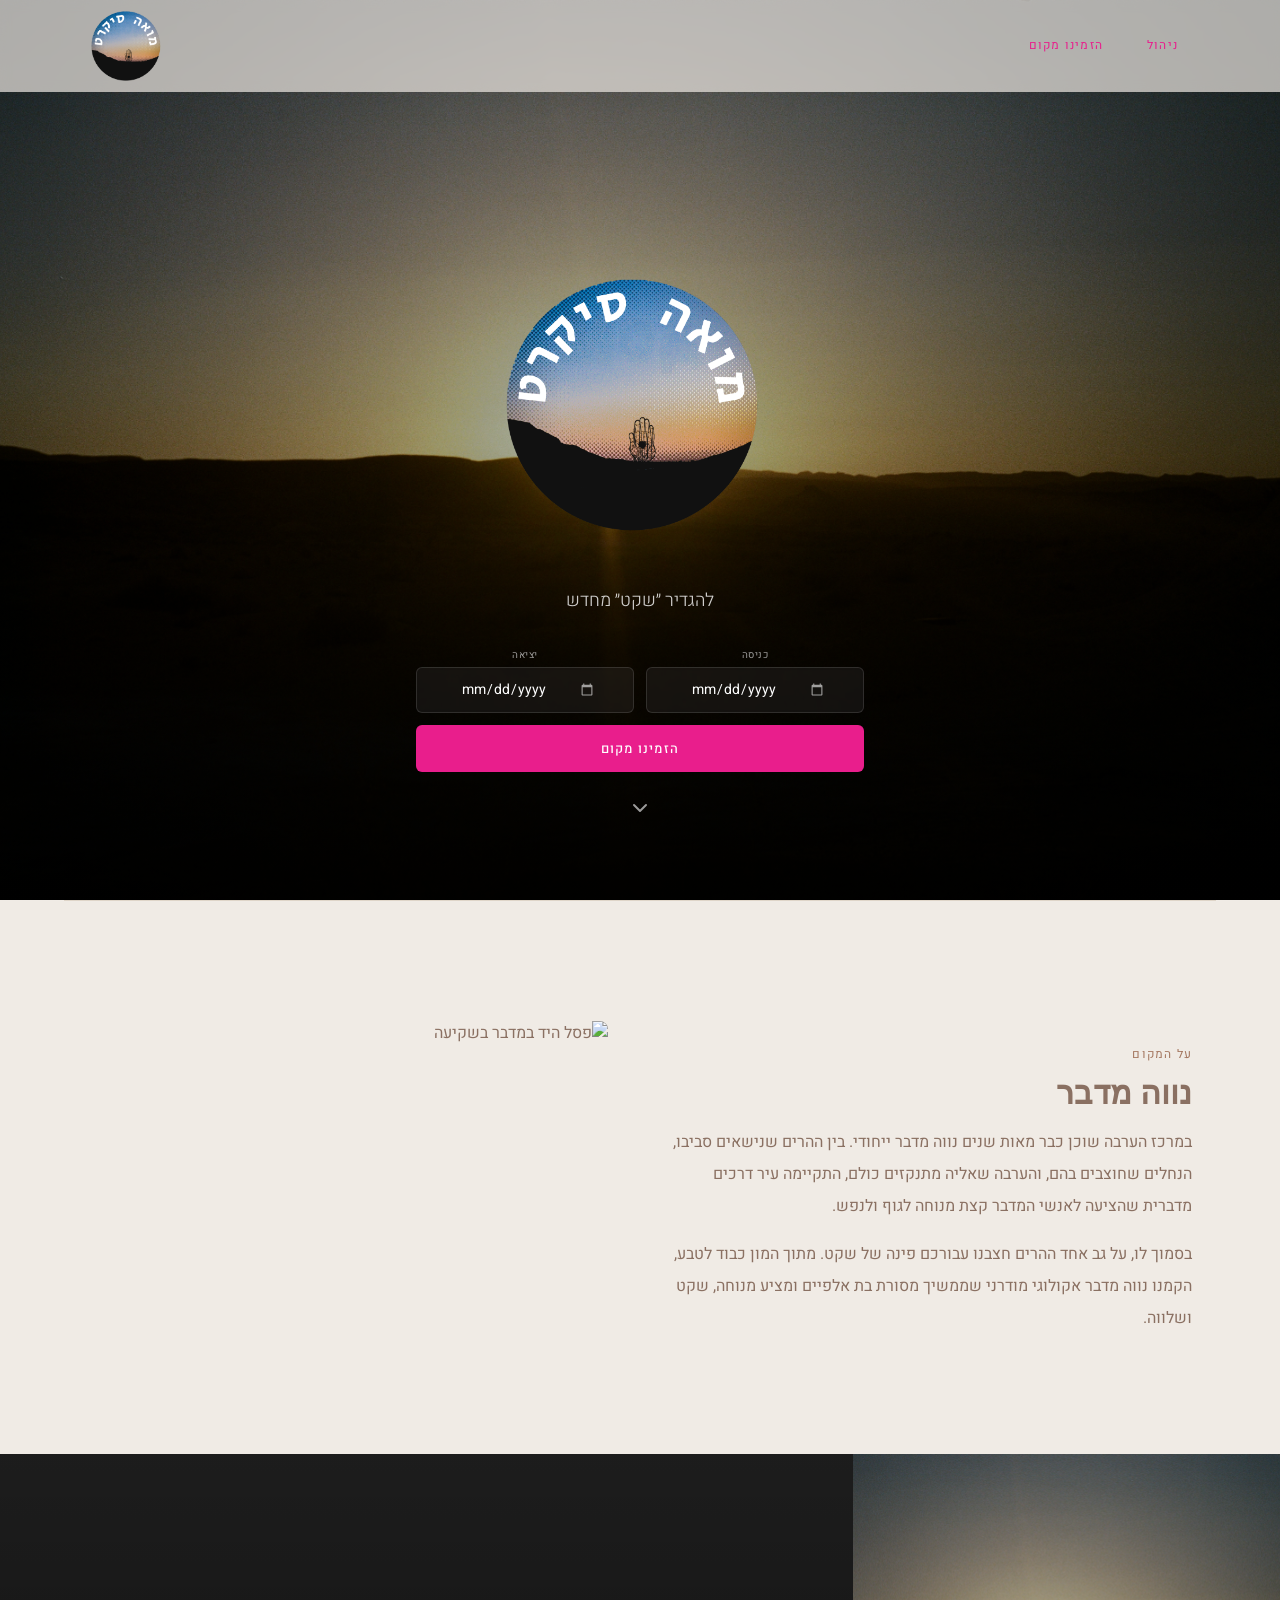
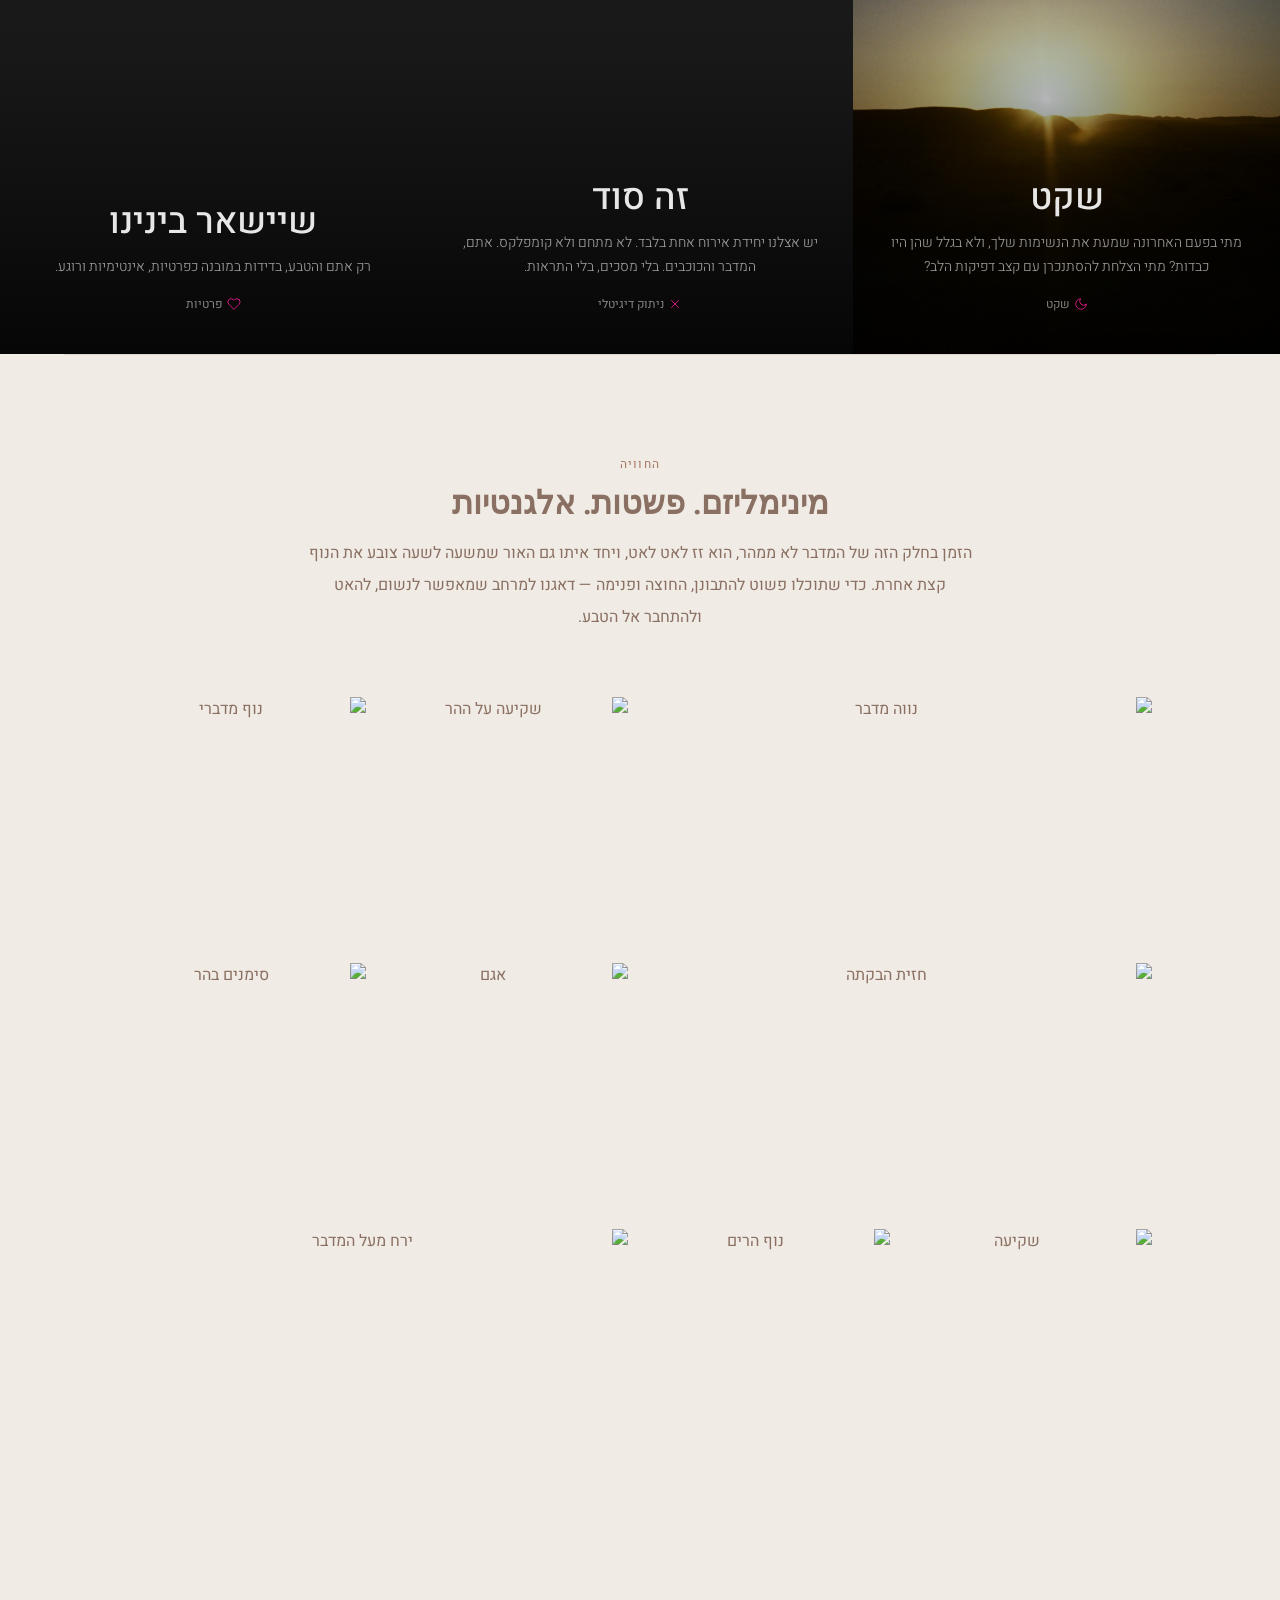
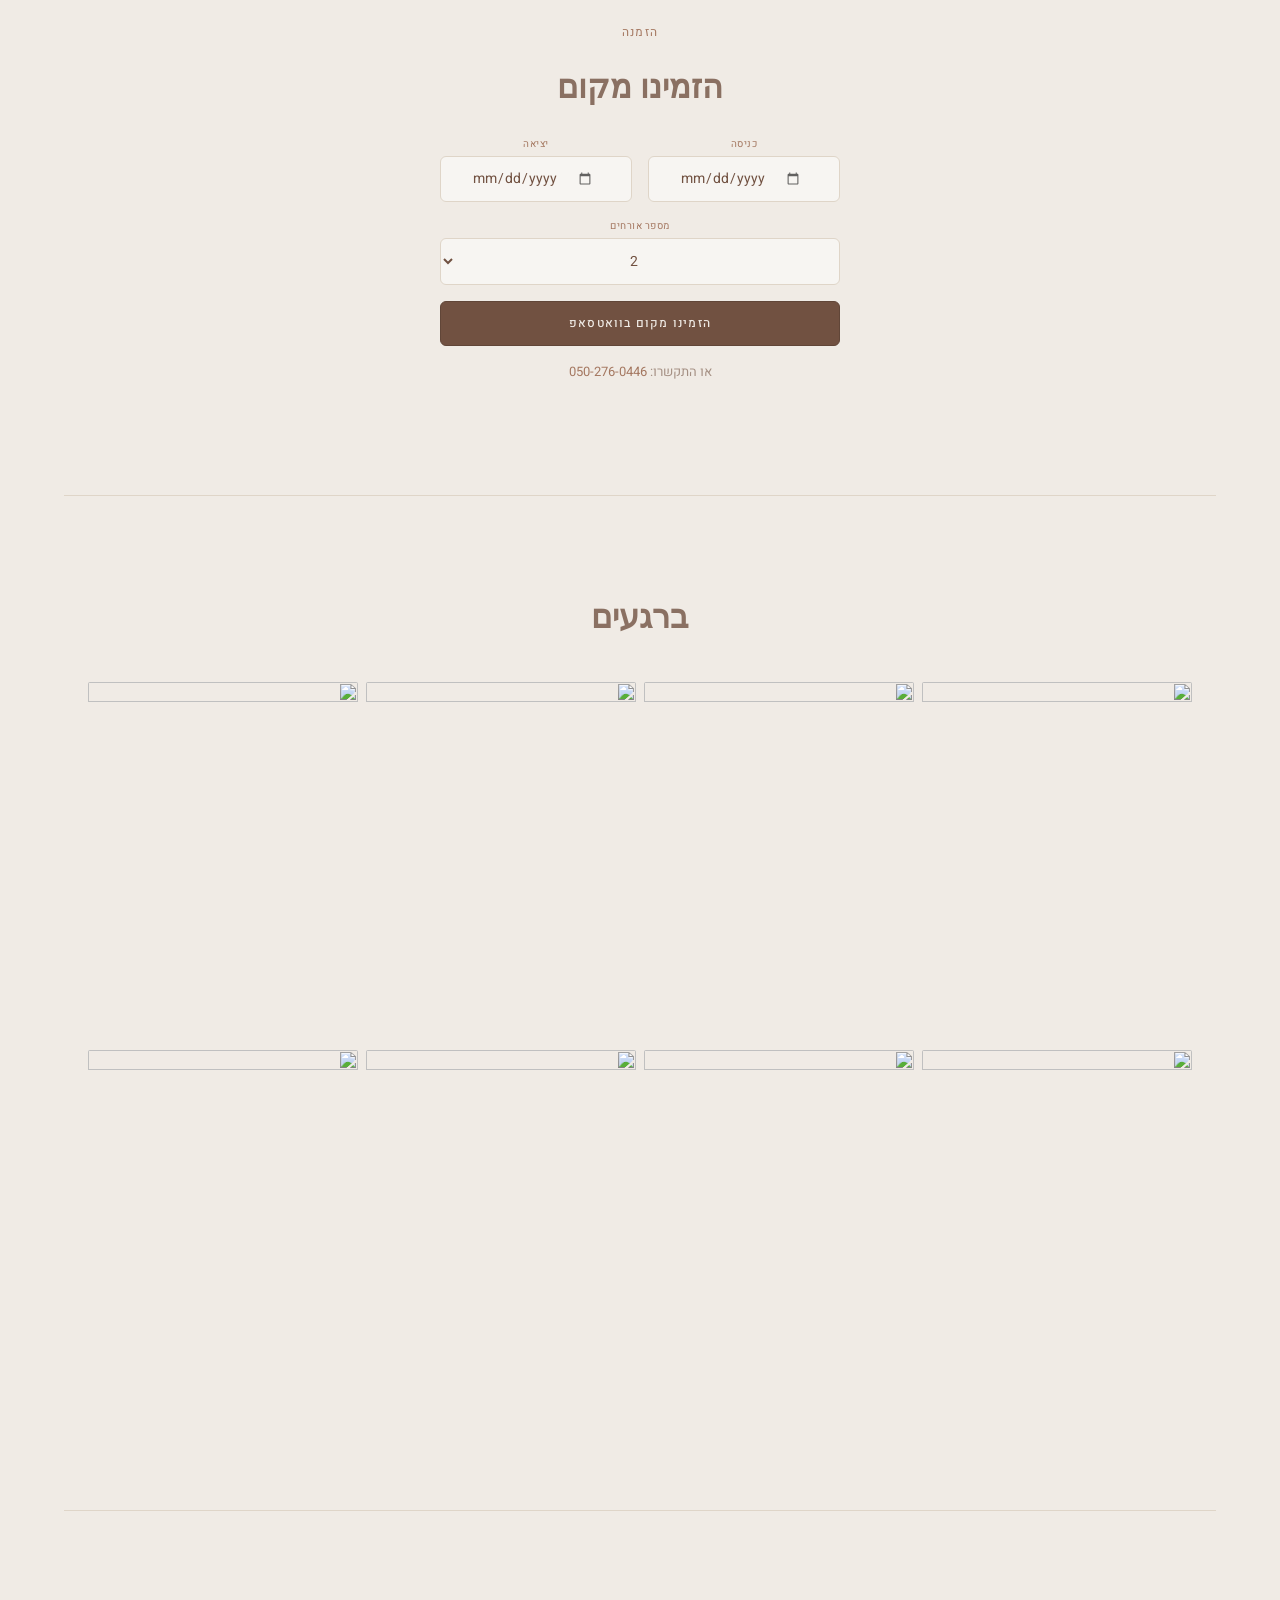
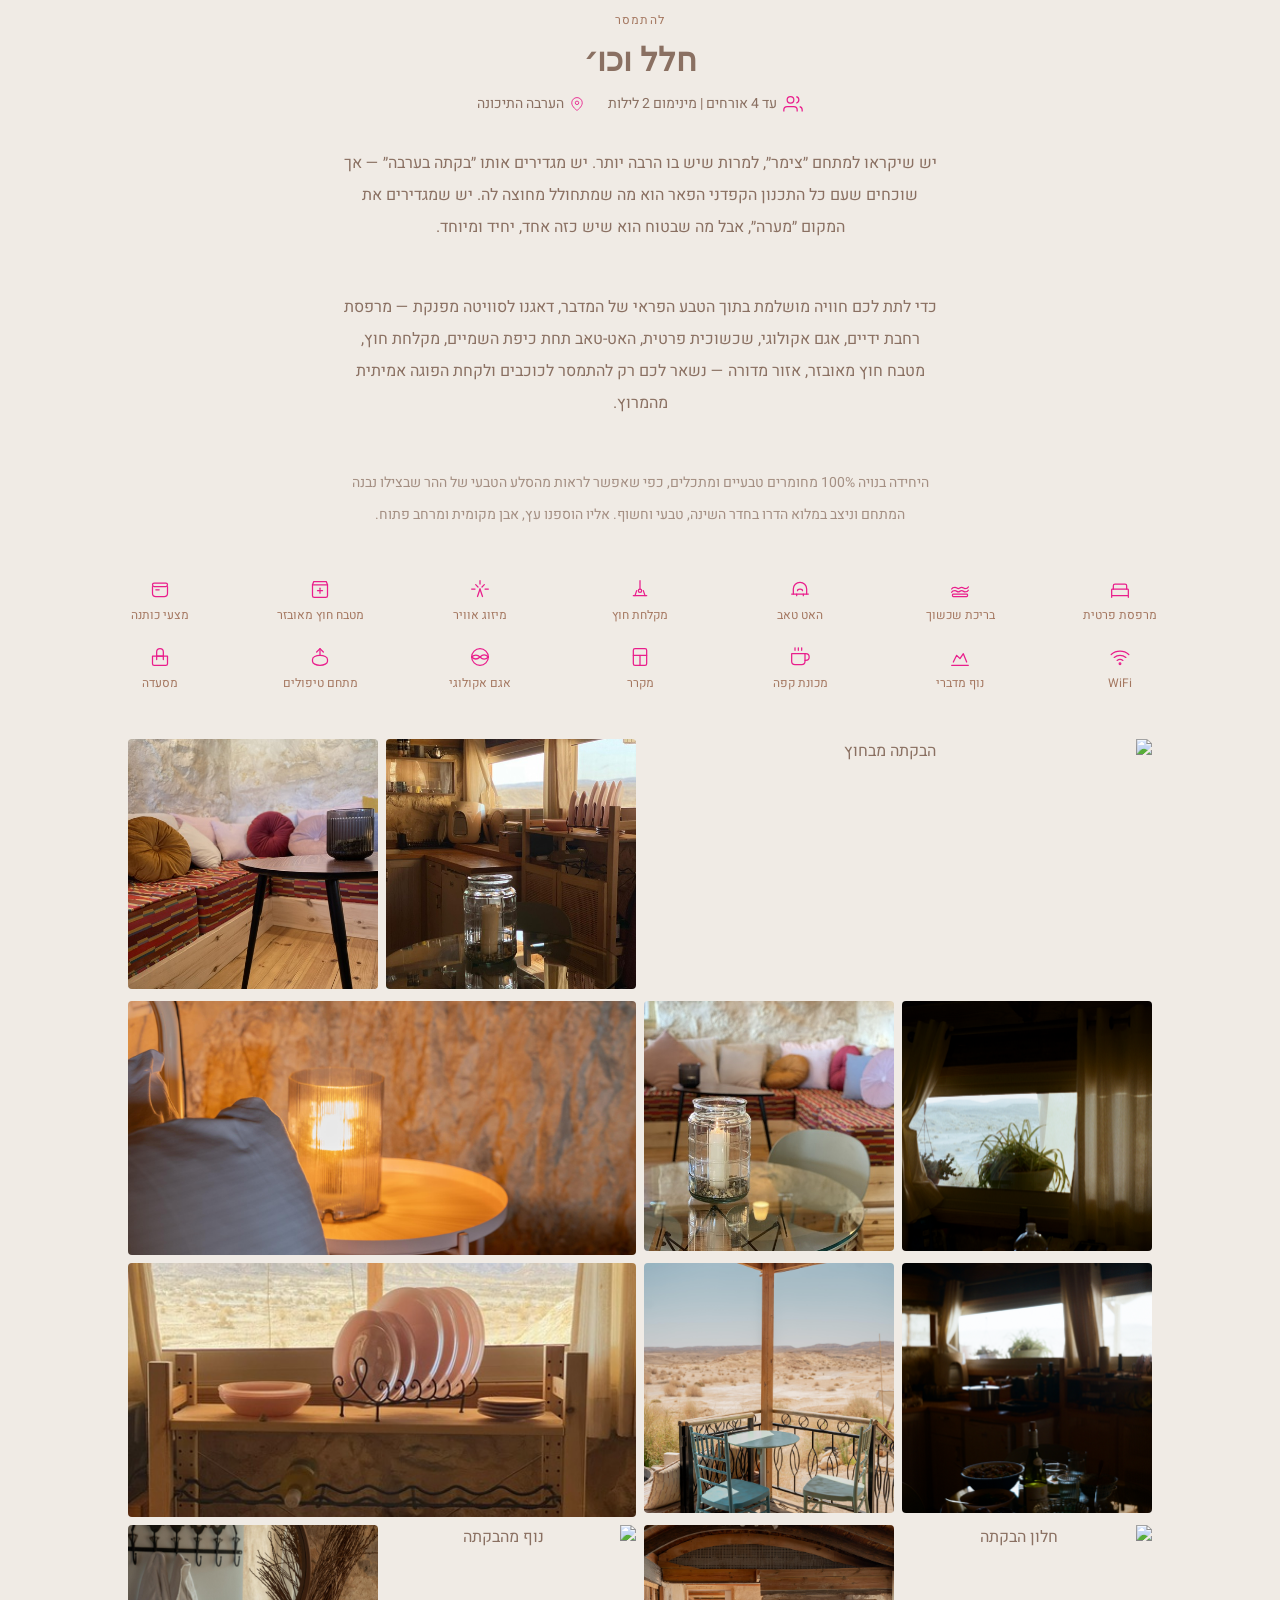
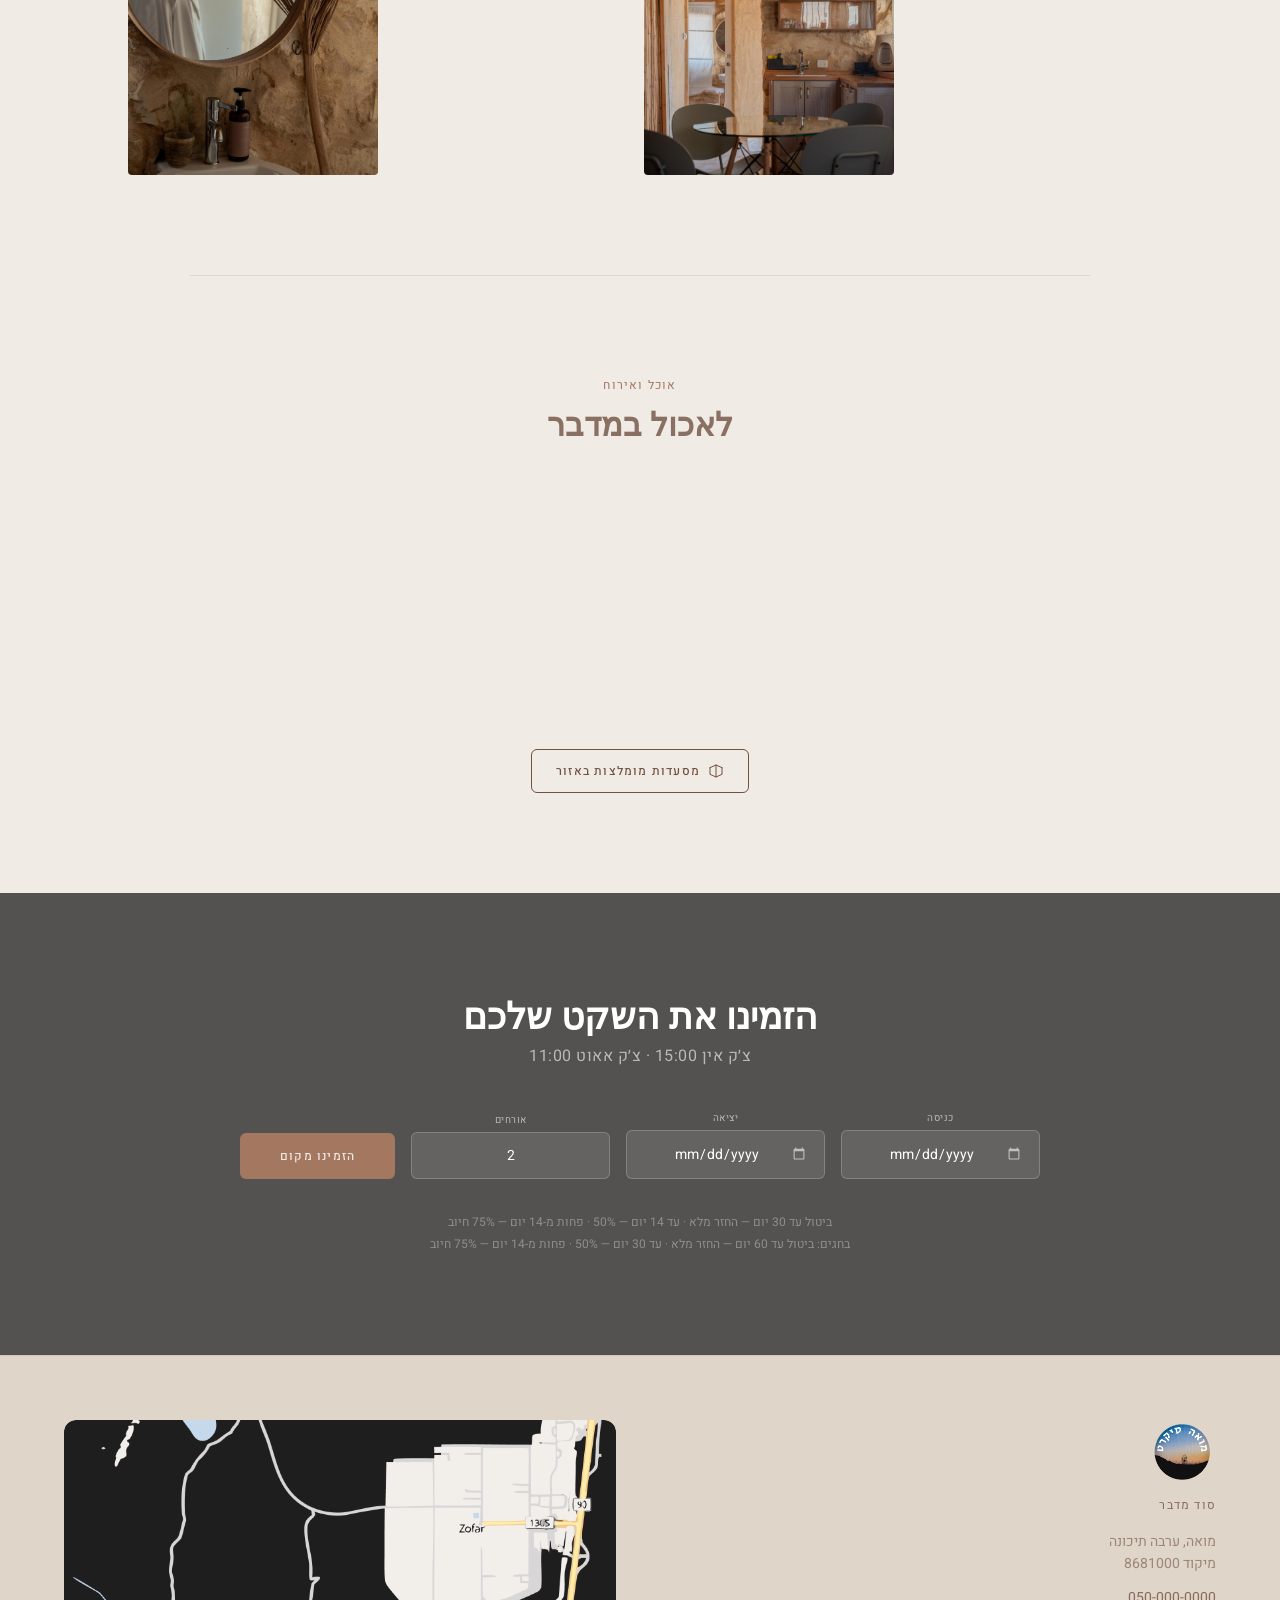
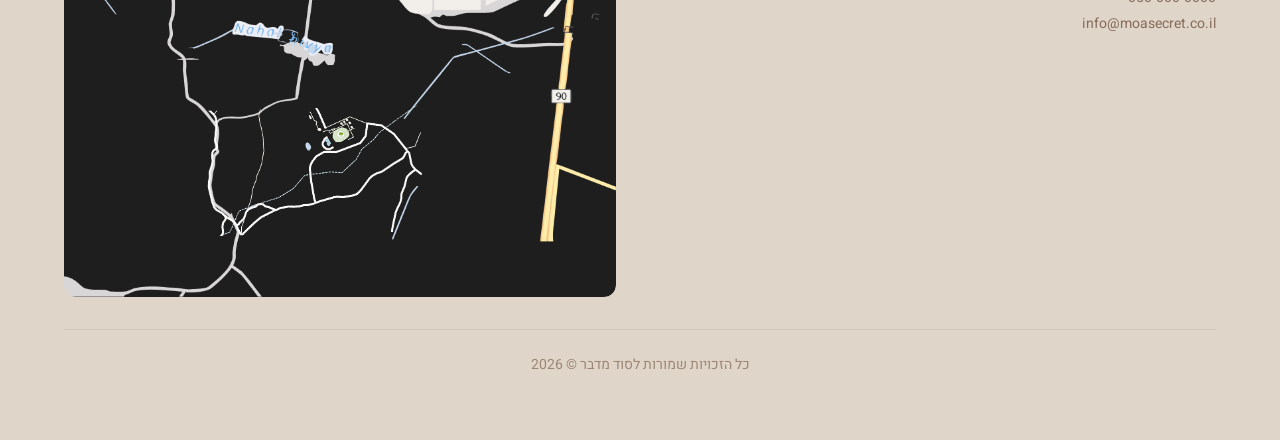
==== commit 502def01: "Update texts, new logo, illustrated map, remove Sirvoy" ====
--- a/index.html
+++ b/index.html
@@ -79,11 +79,10 @@
     <div class="about-inner fade-in">
       <div class="about-text-col">
         <p class="section-label">על המקום</p>
-        <h2 class="section-title">הסוד של המדבר</h2>
+        <h2 class="section-title">נווה מדבר</h2>
         <div class="about-text">
-          <p>נמצא במואה שבלב הערבה, נווה מדבר של שפע, שקט ושלווה.</p>
-          <p>חלק קוראים לו צימר, חלק בקתה, חלק חושבים שזו בכלל מערה. מה שבטוח — היא אחת מיוחדת ויחידה.</p>
-          <p>יחידת אירוח, לא מתחם ולא קומפלקס. רק אתם והטבע, בדידות במובנה כפרטיות, אינטימיות ורוגע. היחידה שלנו בנוייה כולה מחומרים טבעיים ואכן חצובה בתוך הגבעה שלצד הסלע הטבעי שלה תשנו בלילה. יתר החומרים עשויים עץ, אבן מקומית ובעיקר המון אוויר ומרחב פתוח.</p>
+          <p>במרכז הערבה שוכן כבר מאות שנים נווה מדבר ייחודי. בין ההרים שנישאים סביבו, הנחלים שחוצבים בהם, והערבה שאליה מתנקזים כולם, התקיימה עיר דרכים מדברית שהציעה לאנשי המדבר קצת מנוחה לגוף ולנפש.</p>
+          <p>בסמוך לו, על גב אחד ההרים חצבנו עבורכם פינה של שקט. מתוך המון כבוד לטבע, הקמנו נווה מדבר אקולוגי מודרני שממשיך מסורת בת אלפיים ומציע מנוחה, שקט ושלווה.</p>
         </div>
       </div>
       <div class="about-image-col">
@@ -99,7 +98,7 @@
         <div class="dark-card-overlay"></div>
         <div class="dark-card-content">
           <h2 class="dark-title">שקט</h2>
-          <p class="dark-subtitle">מתי בפעם האחרונה<br>הצלחתם.ן להאזין לנשימות שלכם?<br>הקשבתם לקצב של הלב?</p>
+          <p class="dark-subtitle">מתי בפעם האחרונה שמעת את הנשימות שלך, ולא בגלל שהן היו כבדות? מתי הצלחת להסתנכרן עם קצב דפיקות הלב?</p>
           <div class="dark-tags">
             <span class="dark-tag"><svg width="14" height="14" viewBox="0 0 24 24" fill="none" stroke="var(--pink)" stroke-width="1.5" stroke-linecap="round" stroke-linejoin="round"><path d="M21 12.79A9 9 0 1 1 11.21 3 7 7 0 0 0 21 12.79z"/></svg> שקט</span>
           </div>
@@ -109,7 +108,7 @@
         <div class="dark-card-overlay"></div>
         <div class="dark-card-content">
           <h2 class="dark-title">זה סוד</h2>
-          <p class="dark-subtitle">צימר אחד בלבד.<br>בלי מסכים, בלי התראות.</p>
+          <p class="dark-subtitle">יש אצלנו יחידת אירוח אחת בלבד. לא מתחם ולא קומפלקס. אתם, המדבר והכוכבים. בלי מסכים, בלי התראות.</p>
           <div class="dark-tags">
             <span class="dark-tag"><svg width="14" height="14" viewBox="0 0 24 24" fill="none" stroke="var(--pink)" stroke-width="1.5" stroke-linecap="round" stroke-linejoin="round"><path d="M18 6L6 18"/><path d="M6 6l12 12"/></svg> ניתוק דיגיטלי</span>
           </div>
@@ -118,8 +117,8 @@
       <div class="dark-card" style="background-image: url('assets/film/experience/000009720027.jpg')">
         <div class="dark-card-overlay"></div>
         <div class="dark-card-content">
-          <h2 class="dark-title">שיישאר בנינו</h2>
-          <p class="dark-subtitle">אבל זה מתחם האירוח המבודד,<br>האינטימי והפרטי ביותר בישראל.<br>מבטיחים.</p>
+          <h2 class="dark-title">שיישאר בינינו</h2>
+          <p class="dark-subtitle">רק אתם והטבע, בדידות במובנה כפרטיות, אינטימיות ורוגע.</p>
           <div class="dark-tags">
             <span class="dark-tag"><svg width="14" height="14" viewBox="0 0 24 24" fill="none" stroke="var(--pink)" stroke-width="1.5" stroke-linecap="round" stroke-linejoin="round"><path d="M20.84 4.61a5.5 5.5 0 0 0-7.78 0L12 5.67l-1.06-1.06a5.5 5.5 0 0 0-7.78 7.78l1.06 1.06L12 21.23l7.78-7.78 1.06-1.06a5.5 5.5 0 0 0 0-7.78z"/></svg> פרטיות</span>
           </div>
@@ -131,9 +130,9 @@
   <!-- Experience -->
   <section class="experience">
     <p class="section-label">החוויה</p>
-    <h2 class="section-title">פשטות אלגנטית מעוררת השראה</h2>
+    <h2 class="section-title">מינימליזם. פשטות. אלגנטיות</h2>
     <div class="experience-text">
-      <p>הזמן כאן זז לאיטו. הנוף משתנה עם האור. בואו למרחב שמאפשר לנשום, להאט ולהתחבר מחדש — לעצמכם ולטבע.</p>
+      <p>הזמן בחלק הזה של המדבר לא ממהר, הוא זז לאט לאט, ויחד איתו גם האור שמשעה לשעה צובע את הנוף קצת אחרת. כדי שתוכלו פשוט להתבונן, החוצה ופנימה — דאגנו למרחב שמאפשר לנשום, להאט ולהתחבר אל הטבע.</p>
     </div>
     <div class="gallery-grid fade-in">
       <img src="assets/film/experience/000009720027.jpg" alt="נווה מדבר" class="gallery-grid-img gallery-grid-img--wide" loading="lazy">
@@ -203,7 +202,7 @@
     <div class="accommodation-meta">
       <span class="meta-item">
         <svg width="20" height="20" viewBox="0 0 24 24" fill="none" stroke="#a47760" stroke-width="1.5"><path d="M17 21v-2a4 4 0 0 0-4-4H5a4 4 0 0 0-4 4v2"/><circle cx="9" cy="7" r="4"/><path d="M23 21v-2a4 4 0 0 0-3-3.87"/><path d="M16 3.13a4 4 0 0 1 0 7.75"/></svg>
-        עד 4 אורחים
+        עד 4 אורחים | מינימום 2 לילות
       </span>
       <span class="meta-item">
         <svg width="14" height="14" viewBox="0 0 24 24" fill="none" stroke="#a47760" stroke-width="1.5"><path d="M21 10c0 7-9 13-9 13s-9-6-9-13a9 9 0 0 1 18 0z"/><circle cx="12" cy="10" r="3"/></svg>
@@ -211,7 +210,9 @@
       </span>
     </div>
 
-    <p class="accommodation-desc">כאן אפשר למצוא מנוחה לצד האגם, להצטנן בשכשוכית או לראות כוכבים נופלים מההאט טאב. לנשום, להתבונן ולטבול בדממת המדבר.</p>
+    <p class="accommodation-desc">יש שיקראו למתחם ״צימר״, למרות שיש בו הרבה יותר. יש מגדירים אותו ״בקתה בערבה״ — אך שוכחים שעם כל התכנון הקפדני הפאר הוא מה שמתחולל מחוצה לה. יש שמגדירים את המקום ״מערה״, אבל מה שבטוח הוא שיש כזה אחד, יחיד ומיוחד.</p>
+    <p class="accommodation-desc">כדי לתת לכם חוויה מושלמת בתוך הטבע הפראי של המדבר, דאגנו לסוויטה מפנקת — מרפסת רחבת ידיים, אגם אקולוגי, שכשוכית פרטית, האט-טאב תחת כיפת השמיים, מקלחת חוץ, מטבח חוץ מאובזר, אזור מדורה — נשאר לכם רק להתמסר לכוכבים ולקחת הפוגה אמיתית מהמרוץ.</p>
+    <p class="accommodation-desc" style="font-size:14px; color:var(--tobacco-60);">היחידה בנויה 100% מחומרים טבעיים ומתכלים, כפי שאפשר לראות מהסלע הטבעי של ההר שבצילו נבנה המתחם וניצב במלוא הדרו בחדר השינה, טבעי וחשוף. אליו הוספנו עץ, אבן מקומית ומרחב פתוח.</p>
 
     <!-- Amenities -->
     <div class="amenities fade-in">
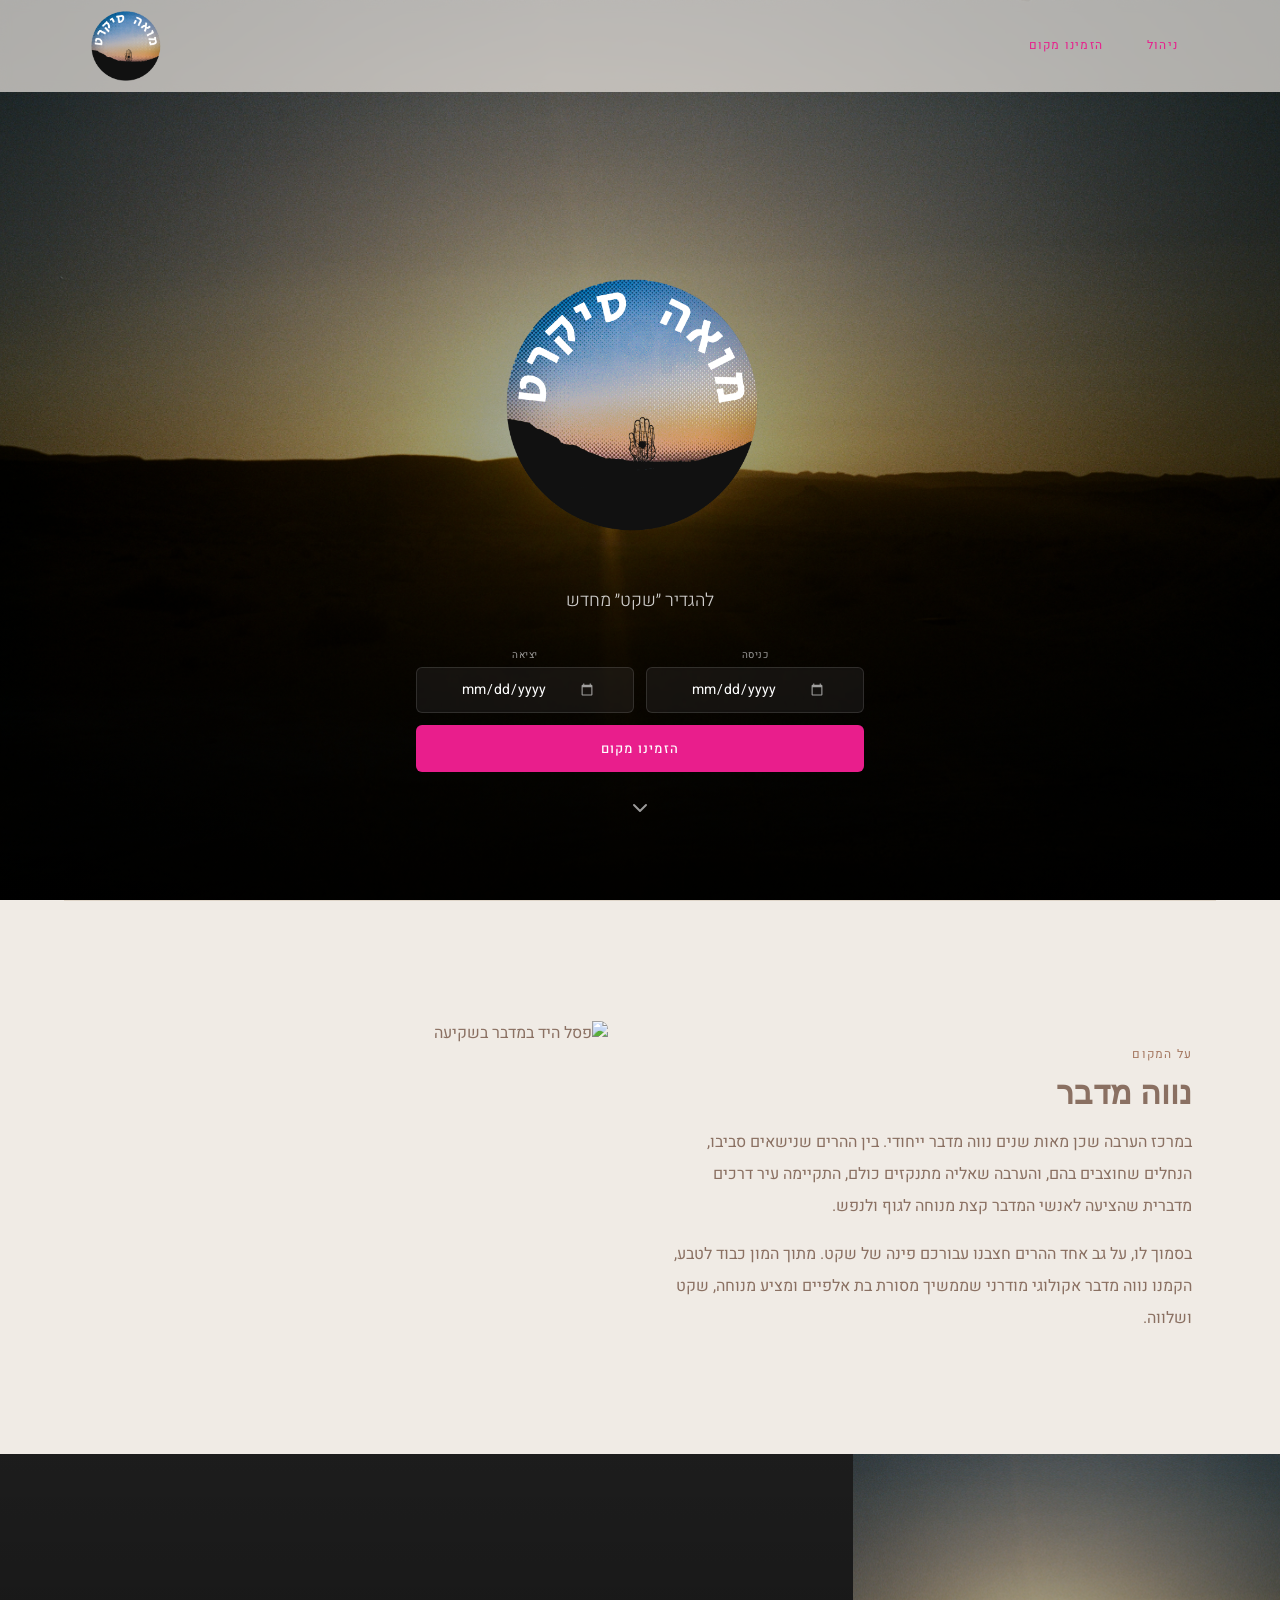
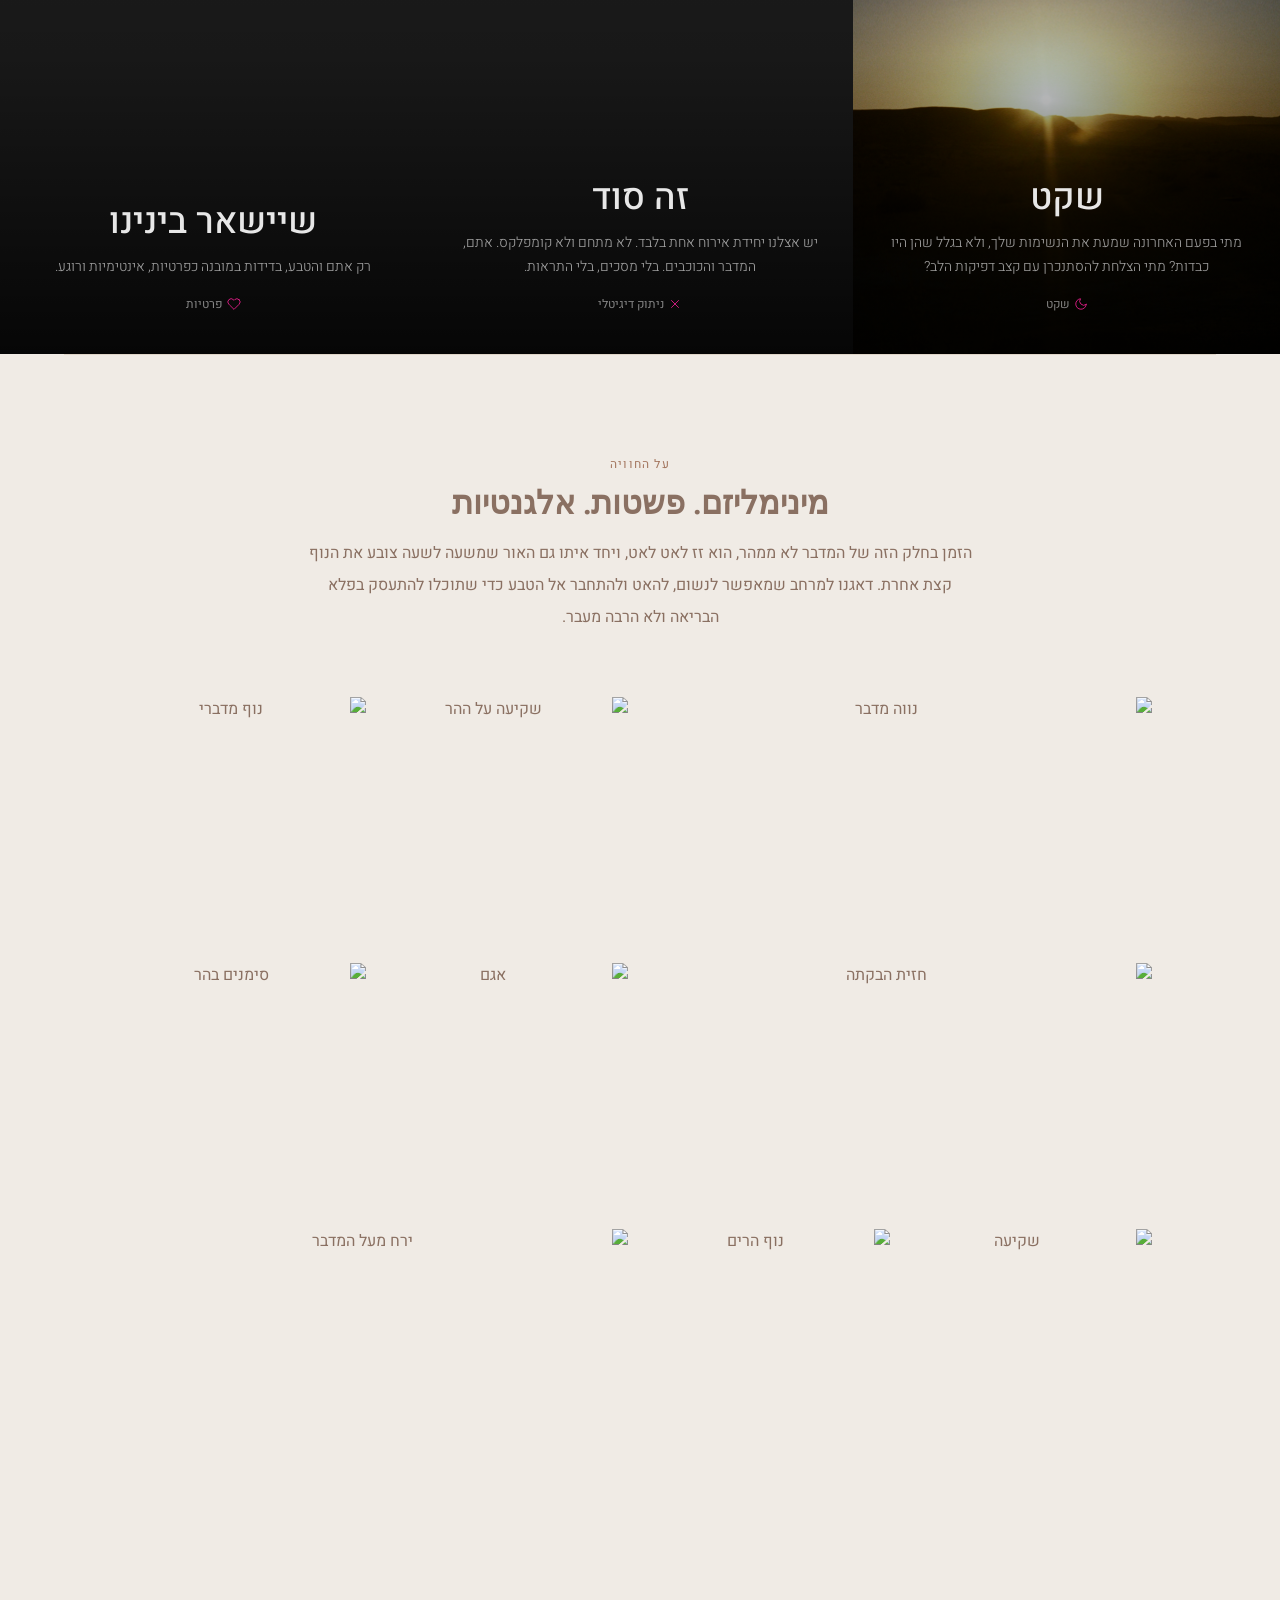
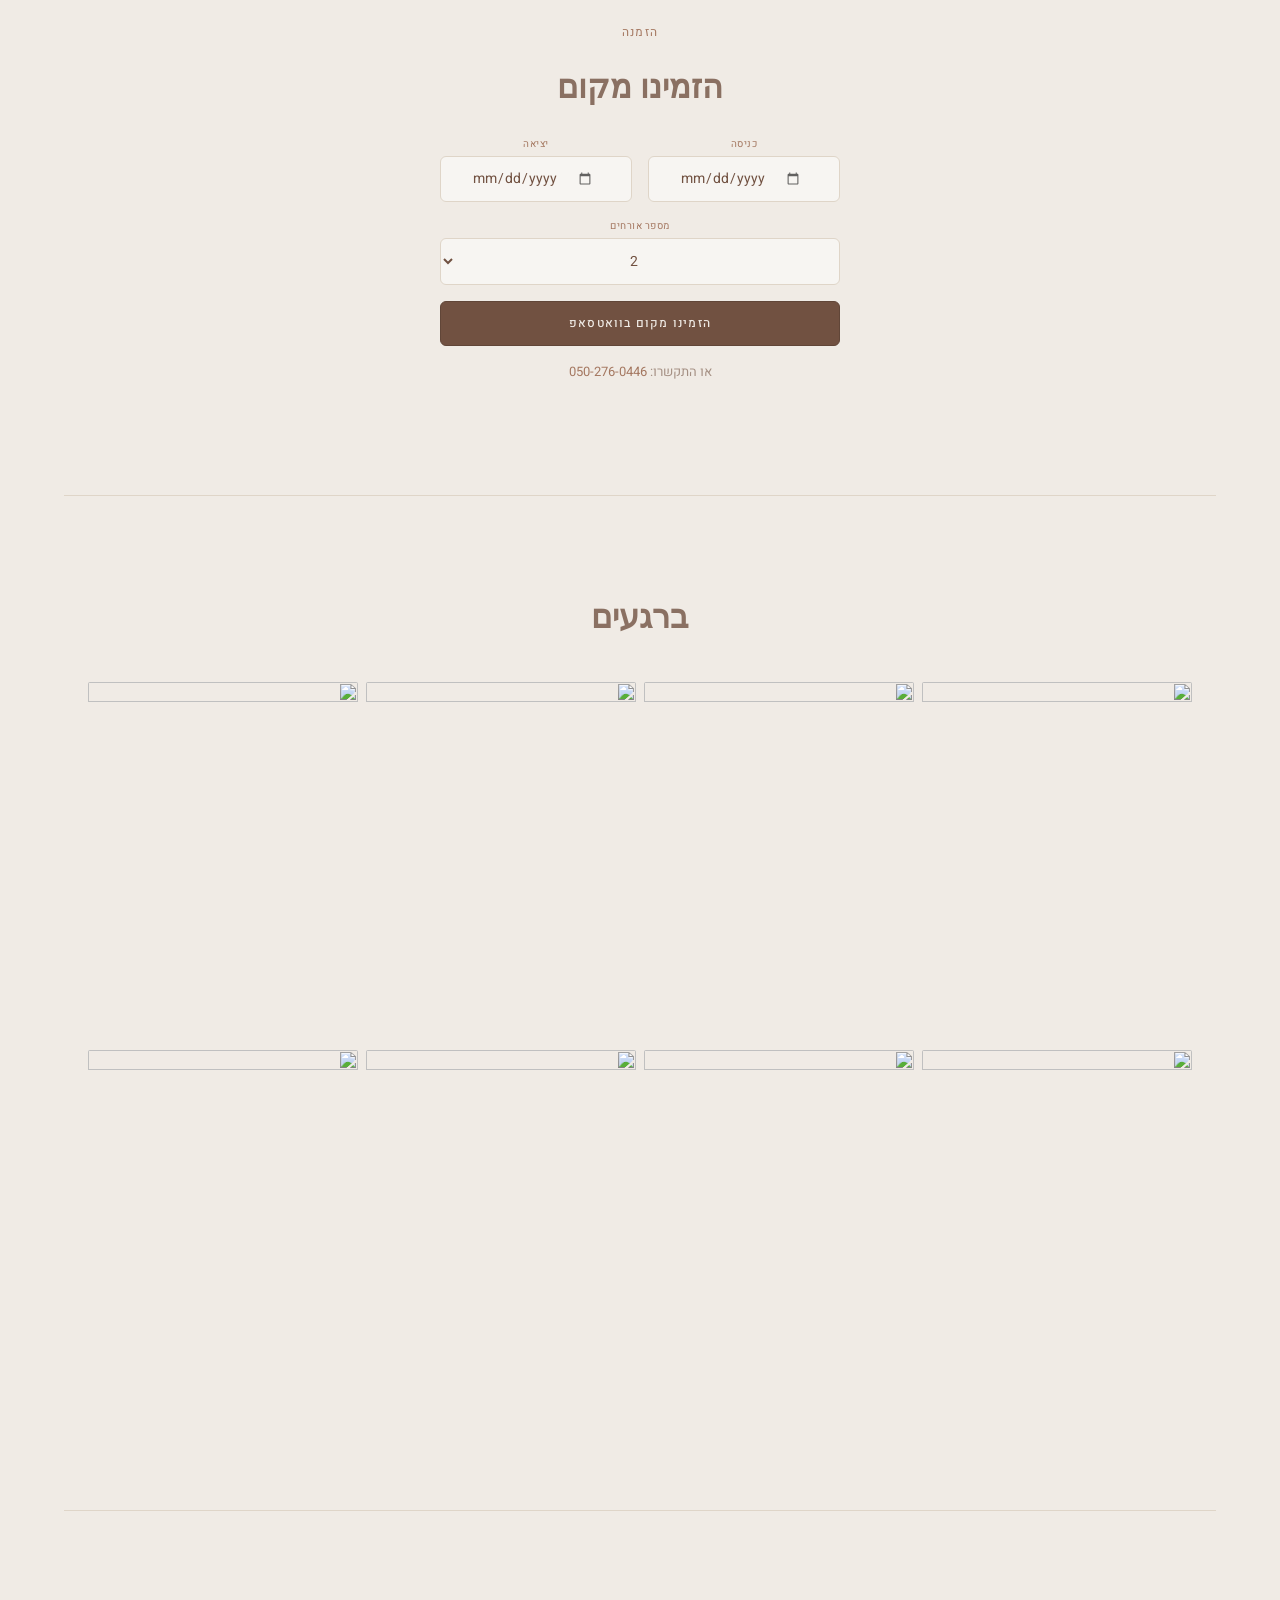
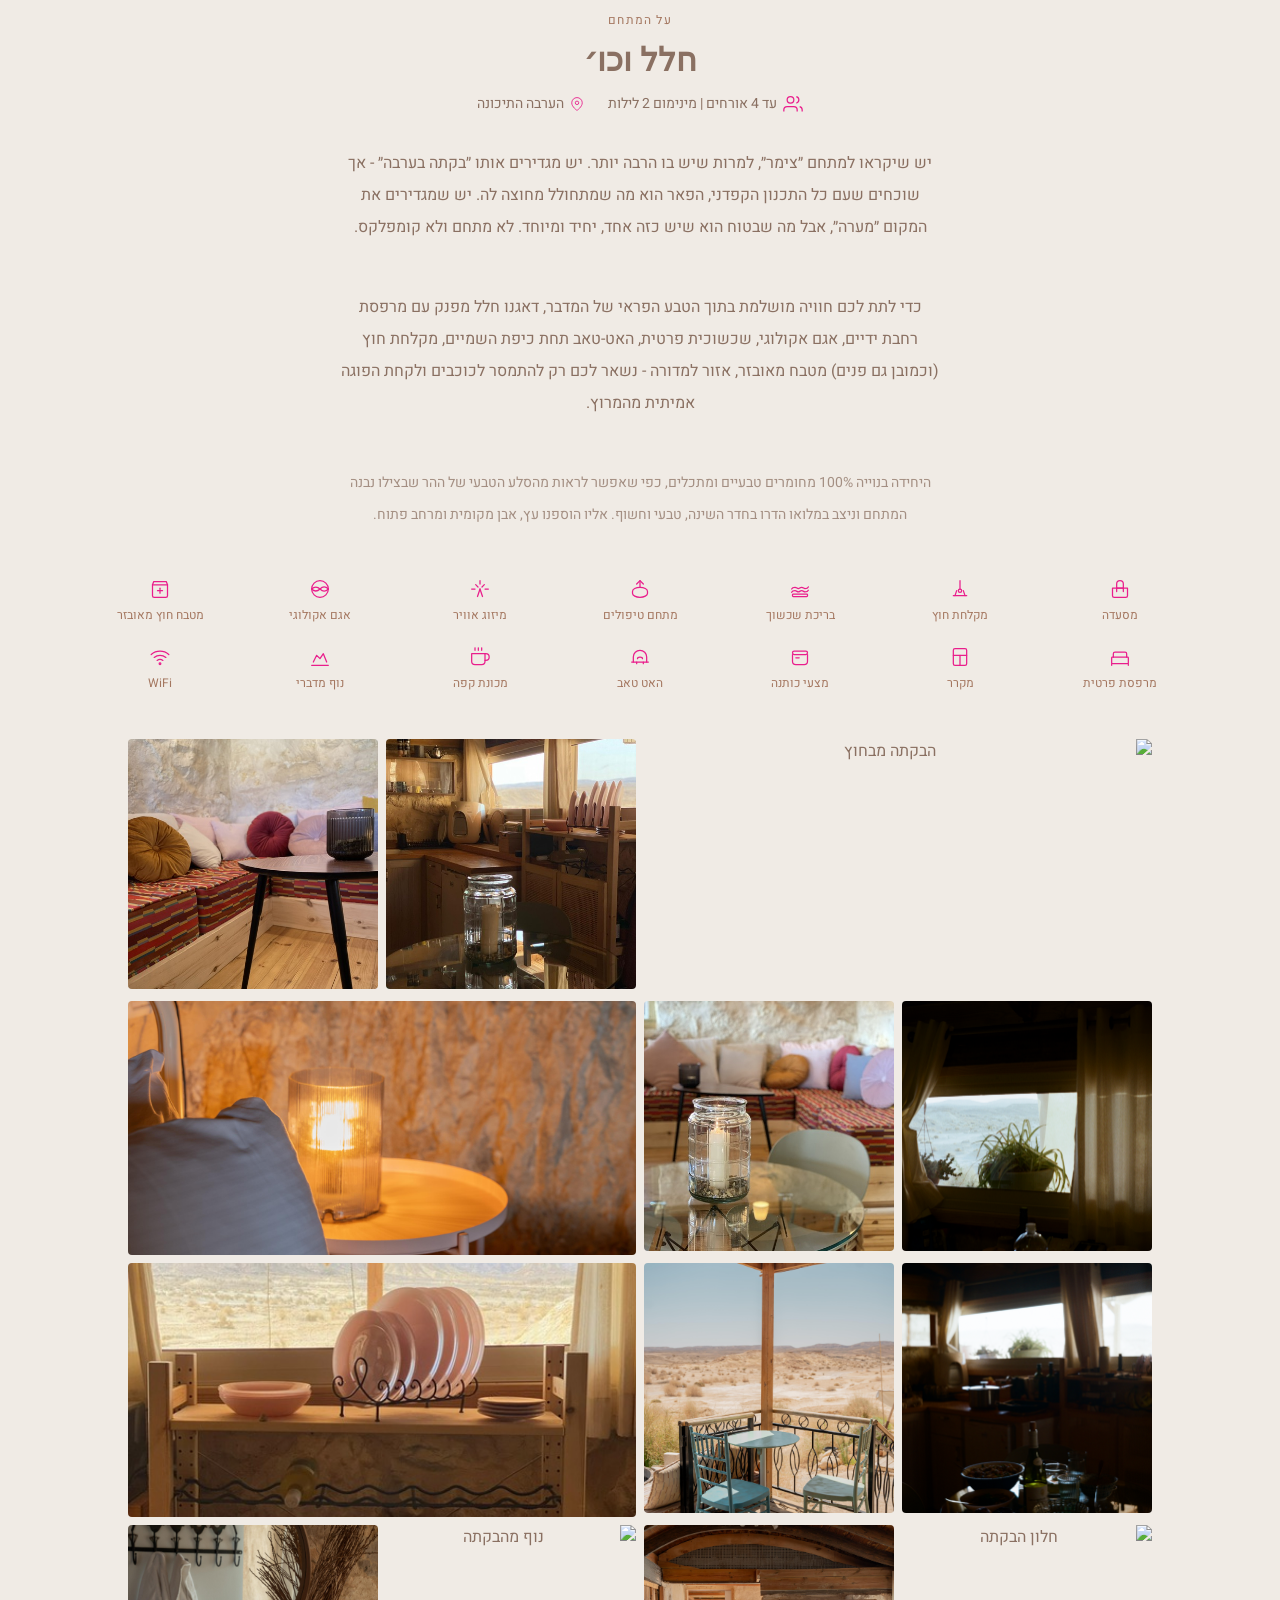
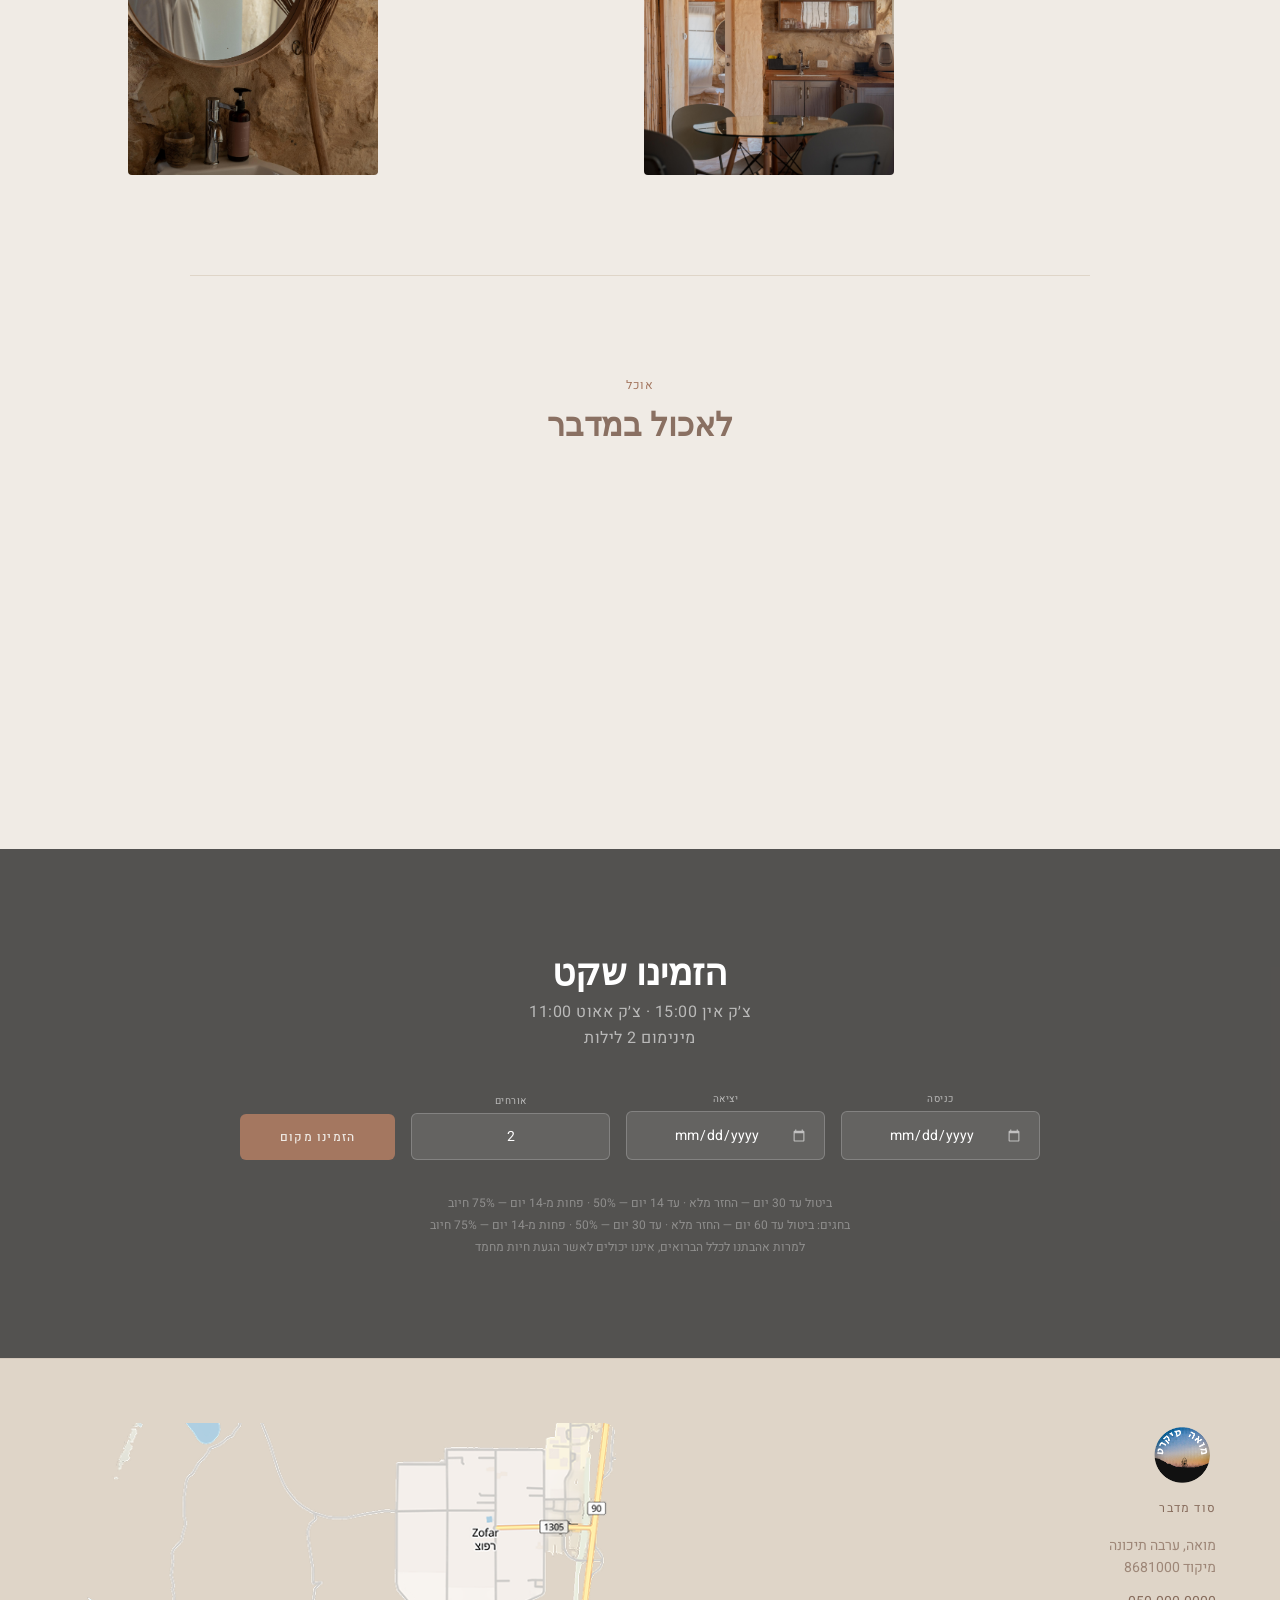
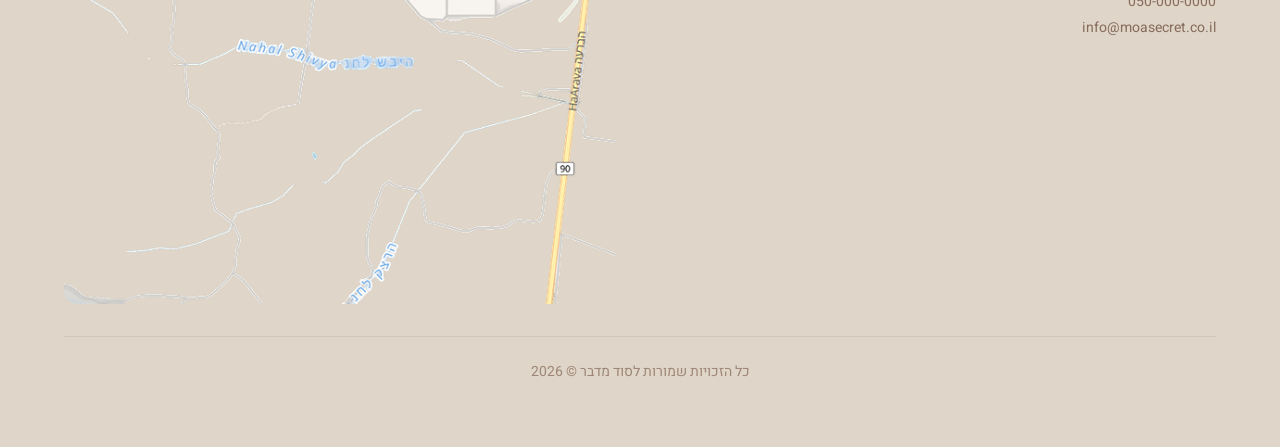
==== commit d52c01e0: "Update site texts, reorder amenities, transparent map, hide restaurants - Update copy across all sec" ====
--- a/index.html
+++ b/index.html
@@ -81,7 +81,7 @@
         <p class="section-label">על המקום</p>
         <h2 class="section-title">נווה מדבר</h2>
         <div class="about-text">
-          <p>במרכז הערבה שוכן כבר מאות שנים נווה מדבר ייחודי. בין ההרים שנישאים סביבו, הנחלים שחוצבים בהם, והערבה שאליה מתנקזים כולם, התקיימה עיר דרכים מדברית שהציעה לאנשי המדבר קצת מנוחה לגוף ולנפש.</p>
+          <p>במרכז הערבה שכן מאות שנים נווה מדבר ייחודי. בין ההרים שנישאים סביבו, הנחלים שחוצבים בהם, והערבה שאליה מתנקזים כולם, התקיימה עיר דרכים מדברית שהציעה לאנשי המדבר קצת מנוחה לגוף ולנפש.</p>
           <p>בסמוך לו, על גב אחד ההרים חצבנו עבורכם פינה של שקט. מתוך המון כבוד לטבע, הקמנו נווה מדבר אקולוגי מודרני שממשיך מסורת בת אלפיים ומציע מנוחה, שקט ושלווה.</p>
         </div>
       </div>
@@ -129,10 +129,10 @@
 
   <!-- Experience -->
   <section class="experience">
-    <p class="section-label">החוויה</p>
+    <p class="section-label">על החוויה</p>
     <h2 class="section-title">מינימליזם. פשטות. אלגנטיות</h2>
     <div class="experience-text">
-      <p>הזמן בחלק הזה של המדבר לא ממהר, הוא זז לאט לאט, ויחד איתו גם האור שמשעה לשעה צובע את הנוף קצת אחרת. כדי שתוכלו פשוט להתבונן, החוצה ופנימה — דאגנו למרחב שמאפשר לנשום, להאט ולהתחבר אל הטבע.</p>
+      <p>הזמן בחלק הזה של המדבר לא ממהר, הוא זז לאט לאט, ויחד איתו גם האור שמשעה לשעה צובע את הנוף קצת אחרת. דאגנו למרחב שמאפשר לנשום, להאט ולהתחבר אל הטבע כדי שתוכלו להתעסק בפלא הבריאה ולא הרבה מעבר.</p>
     </div>
     <div class="gallery-grid fade-in">
       <img src="assets/film/experience/000009720027.jpg" alt="נווה מדבר" class="gallery-grid-img gallery-grid-img--wide" loading="lazy">
@@ -197,7 +197,7 @@
 
   <!-- Accommodation -->
   <section id="accommodation" class="accommodation">
-    <p class="section-label">להתמסר</p>
+    <p class="section-label">על המתחם</p>
     <h2 class="section-title">חלל וכו׳</h2>
     <div class="accommodation-meta">
       <span class="meta-item">
@@ -210,67 +210,67 @@
       </span>
     </div>
 
-    <p class="accommodation-desc">יש שיקראו למתחם ״צימר״, למרות שיש בו הרבה יותר. יש מגדירים אותו ״בקתה בערבה״ — אך שוכחים שעם כל התכנון הקפדני הפאר הוא מה שמתחולל מחוצה לה. יש שמגדירים את המקום ״מערה״, אבל מה שבטוח הוא שיש כזה אחד, יחיד ומיוחד.</p>
-    <p class="accommodation-desc">כדי לתת לכם חוויה מושלמת בתוך הטבע הפראי של המדבר, דאגנו לסוויטה מפנקת — מרפסת רחבת ידיים, אגם אקולוגי, שכשוכית פרטית, האט-טאב תחת כיפת השמיים, מקלחת חוץ, מטבח חוץ מאובזר, אזור מדורה — נשאר לכם רק להתמסר לכוכבים ולקחת הפוגה אמיתית מהמרוץ.</p>
-    <p class="accommodation-desc" style="font-size:14px; color:var(--tobacco-60);">היחידה בנויה 100% מחומרים טבעיים ומתכלים, כפי שאפשר לראות מהסלע הטבעי של ההר שבצילו נבנה המתחם וניצב במלוא הדרו בחדר השינה, טבעי וחשוף. אליו הוספנו עץ, אבן מקומית ומרחב פתוח.</p>
+    <p class="accommodation-desc">יש שיקראו למתחם ״צימר״, למרות שיש בו הרבה יותר. יש מגדירים אותו ״בקתה בערבה״ - אך שוכחים שעם כל התכנון הקפדני, הפאר הוא מה שמתחולל מחוצה לה. יש שמגדירים את המקום ״מערה״, אבל מה שבטוח הוא שיש כזה אחד, יחיד ומיוחד. לא מתחם ולא קומפלקס.</p>
+    <p class="accommodation-desc">כדי לתת לכם חוויה מושלמת בתוך הטבע הפראי של המדבר, דאגנו חלל מפנק עם מרפסת רחבת ידיים, אגם אקולוגי, שכשוכית פרטית, האט-טאב תחת כיפת השמיים, מקלחת חוץ (וכמובן גם פנים) מטבח מאובזר, אזור למדורה - נשאר לכם רק להתמסר לכוכבים ולקחת הפוגה אמיתית מהמרוץ.</p>
+    <p class="accommodation-desc" style="font-size:14px; color:var(--tobacco-60);">היחידה בנוייה 100% מחומרים טבעיים ומתכלים, כפי שאפשר לראות מהסלע הטבעי של ההר שבצילו נבנה המתחם וניצב במלואו הדרו בחדר השינה, טבעי וחשוף. אליו הוספנו עץ, אבן מקומית ומרחב פתוח.</p>
 
     <!-- Amenities -->
     <div class="amenities fade-in">
       <div class="amenity">
+        <svg width="20" height="20" viewBox="0 0 24 24" fill="none" stroke="#a47760" stroke-width="1.5" stroke-linecap="round" stroke-linejoin="round"><path d="M3 11h18v9a2 2 0 0 1-2 2H5a2 2 0 0 1-2-2v-9z"/><path d="M12 2C9.5 2 8 4 8 6v5h8V6c0-2-1.5-4-4-4z"/><line x1="8" y1="11" x2="8" y2="15"/><line x1="16" y1="11" x2="16" y2="15"/></svg>
+        <span>מסעדה</span>
+      </div>
+      <div class="amenity">
+        <svg width="20" height="20" viewBox="0 0 24 24" fill="none" stroke="#a47760" stroke-width="1.5" stroke-linecap="round" stroke-linejoin="round"><path d="M12 2v10"/><path d="M4 20h16"/><circle cx="12" cy="14" r="2"/><path d="M6 20l2-6"/><path d="M18 20l-2-6"/></svg>
+        <span>מקלחת חוץ</span>
+      </div>
+      <div class="amenity">
+        <svg width="20" height="20" viewBox="0 0 24 24" fill="none" stroke="#a47760" stroke-width="1.5" stroke-linecap="round" stroke-linejoin="round"><path d="M2 16c.6-1.5 2.4-2 4-2 2 0 2.5 1.5 4 1.5s2-1.5 4-1.5 2.5 1.5 4 1.5c1.6 0 3.4-.5 4-2"/><path d="M2 12c.6-1.5 2.4-2 4-2 2 0 2.5 1.5 4 1.5s2-1.5 4-1.5 2.5 1.5 4 1.5c1.6 0 3.4-.5 4-2"/><rect x="3" y="18" width="18" height="3" rx="1"/></svg>
+        <span>בריכת שכשוך</span>
+      </div>
+      <div class="amenity">
+        <svg width="20" height="20" viewBox="0 0 24 24" fill="none" stroke="#a47760" stroke-width="1.5" stroke-linecap="round" stroke-linejoin="round"><path d="M12 22c-4.97 0-9-2.24-9-5v-2c0-2.76 4.03-5 9-5s9 2.24 9 5v2c0 2.76-4.03 5-9 5z"/><path d="M12 10V2"/><path d="M8 6l4-4 4 4"/></svg>
+        <span>מתחם טיפולים</span>
+      </div>
+      <div class="amenity">
+        <svg width="20" height="20" viewBox="0 0 24 24" fill="none" stroke="#a47760" stroke-width="1.5" stroke-linecap="round" stroke-linejoin="round"><path d="M12 2v4"/><path d="M6.8 6.8l2.8 2.8"/><path d="M2 12h4"/><path d="M17.2 6.8l-2.8 2.8"/><path d="M22 12h-4"/><path d="M12 12l-3 9"/><path d="M12 12l3 9"/></svg>
+        <span>מיזוג אוויר</span>
+      </div>
+      <div class="amenity">
+        <svg width="20" height="20" viewBox="0 0 24 24" fill="none" stroke="#a47760" stroke-width="1.5" stroke-linecap="round" stroke-linejoin="round"><circle cx="12" cy="12" r="10"/><path d="M2 12c3 3 7 3 10 0s7-3 10 0"/><path d="M2 12c3-3 7-3 10 0s7 3 10 0"/></svg>
+        <span>אגם אקולוגי</span>
+      </div>
+      <div class="amenity">
+        <svg width="20" height="20" viewBox="0 0 24 24" fill="none" stroke="#a47760" stroke-width="1.5" stroke-linecap="round" stroke-linejoin="round"><path d="M3 7h18v13a2 2 0 0 1-2 2H5a2 2 0 0 1-2-2V7z"/><path d="M3 7l1.5-4h15L21 7"/><line x1="12" y1="11" x2="12" y2="17"/><line x1="9" y1="14" x2="15" y2="14"/></svg>
+        <span>מטבח חוץ מאובזר</span>
+      </div>
+      <div class="amenity">
         <svg width="20" height="20" viewBox="0 0 24 24" fill="none" stroke="#a47760" stroke-width="1.5" stroke-linecap="round" stroke-linejoin="round"><rect x="2" y="12" width="20" height="8" rx="1"/><path d="M4 12V8a2 2 0 0 1 2-2h12a2 2 0 0 1 2 2v4"/><line x1="2" y1="20" x2="2" y2="22"/><line x1="22" y1="20" x2="22" y2="22"/></svg>
         <span>מרפסת פרטית</span>
       </div>
       <div class="amenity">
-        <svg width="20" height="20" viewBox="0 0 24 24" fill="none" stroke="#a47760" stroke-width="1.5" stroke-linecap="round" stroke-linejoin="round"><path d="M2 16c.6-1.5 2.4-2 4-2 2 0 2.5 1.5 4 1.5s2-1.5 4-1.5 2.5 1.5 4 1.5c1.6 0 3.4-.5 4-2"/><path d="M2 12c.6-1.5 2.4-2 4-2 2 0 2.5 1.5 4 1.5s2-1.5 4-1.5 2.5 1.5 4 1.5c1.6 0 3.4-.5 4-2"/><rect x="3" y="18" width="18" height="3" rx="1"/></svg>
-        <span>בריכת שכשוך</span>
+        <svg width="20" height="20" viewBox="0 0 24 24" fill="none" stroke="#a47760" stroke-width="1.5" stroke-linecap="round" stroke-linejoin="round"><rect x="4" y="2" width="16" height="20" rx="2"/><line x1="4" y1="10" x2="20" y2="10"/><line x1="12" y1="10" x2="12" y2="22"/></svg>
+        <span>מקרר</span>
+      </div>
+      <div class="amenity">
+        <svg width="20" height="20" viewBox="0 0 24 24" fill="none" stroke="#a47760" stroke-width="1.5" stroke-linecap="round" stroke-linejoin="round"><path d="M3 7a2 2 0 0 1 2-2h14a2 2 0 0 1 2 2v0a2 2 0 0 1-2 2H5a2 2 0 0 1-2-2z"/><path d="M3 9v8a4 4 0 0 0 4 4h10a4 4 0 0 0 4-4V9"/><path d="M7 13h4"/></svg>
+        <span>מצעי כותנה</span>
       </div>
       <div class="amenity">
         <svg width="20" height="20" viewBox="0 0 24 24" fill="none" stroke="#a47760" stroke-width="1.5" stroke-linecap="round" stroke-linejoin="round"><path d="M4 18v-6a8 8 0 0 1 16 0v6"/><path d="M2 18h20"/><path d="M8 18v2"/><path d="M16 18v2"/><path d="M9 14c0-1 .5-2 3-2s3 1 3 2"/></svg>
         <span>האט טאב</span>
       </div>
       <div class="amenity">
-        <svg width="20" height="20" viewBox="0 0 24 24" fill="none" stroke="#a47760" stroke-width="1.5" stroke-linecap="round" stroke-linejoin="round"><path d="M12 2v10"/><path d="M4 20h16"/><circle cx="12" cy="14" r="2"/><path d="M6 20l2-6"/><path d="M18 20l-2-6"/></svg>
-        <span>מקלחת חוץ</span>
-      </div>
-      <div class="amenity">
-        <svg width="20" height="20" viewBox="0 0 24 24" fill="none" stroke="#a47760" stroke-width="1.5" stroke-linecap="round" stroke-linejoin="round"><path d="M12 2v4"/><path d="M6.8 6.8l2.8 2.8"/><path d="M2 12h4"/><path d="M17.2 6.8l-2.8 2.8"/><path d="M22 12h-4"/><path d="M12 12l-3 9"/><path d="M12 12l3 9"/></svg>
-        <span>מיזוג אוויר</span>
-      </div>
-      <div class="amenity">
-        <svg width="20" height="20" viewBox="0 0 24 24" fill="none" stroke="#a47760" stroke-width="1.5" stroke-linecap="round" stroke-linejoin="round"><path d="M3 7h18v13a2 2 0 0 1-2 2H5a2 2 0 0 1-2-2V7z"/><path d="M3 7l1.5-4h15L21 7"/><line x1="12" y1="11" x2="12" y2="17"/><line x1="9" y1="14" x2="15" y2="14"/></svg>
-        <span>מטבח חוץ מאובזר</span>
-      </div>
-      <div class="amenity">
-        <svg width="20" height="20" viewBox="0 0 24 24" fill="none" stroke="#a47760" stroke-width="1.5" stroke-linecap="round" stroke-linejoin="round"><path d="M3 7a2 2 0 0 1 2-2h14a2 2 0 0 1 2 2v0a2 2 0 0 1-2 2H5a2 2 0 0 1-2-2z"/><path d="M3 9v8a4 4 0 0 0 4 4h10a4 4 0 0 0 4-4V9"/><path d="M7 13h4"/></svg>
-        <span>מצעי כותנה</span>
+        <svg width="20" height="20" viewBox="0 0 24 24" fill="none" stroke="#a47760" stroke-width="1.5" stroke-linecap="round" stroke-linejoin="round"><path d="M18 8h1a4 4 0 0 1 0 8h-1"/><path d="M2 8h16v9a4 4 0 0 1-4 4H6a4 4 0 0 1-4-4V8z"/><line x1="6" y1="1" x2="6" y2="4"/><line x1="10" y1="1" x2="10" y2="4"/><line x1="14" y1="1" x2="14" y2="4"/></svg>
+        <span>מכונת קפה</span>
+      </div>
+      <div class="amenity">
+        <svg width="20" height="20" viewBox="0 0 24 24" fill="none" stroke="#a47760" stroke-width="1.5" stroke-linecap="round" stroke-linejoin="round"><path d="M4 18l4-8 4 4 4-6 4 10"/><line x1="2" y1="22" x2="22" y2="22"/></svg>
+        <span>נוף מדברי</span>
       </div>
       <div class="amenity">
         <svg width="20" height="20" viewBox="0 0 24 24" fill="none" stroke="#a47760" stroke-width="1.5" stroke-linecap="round" stroke-linejoin="round"><path d="M5 12.55a11 11 0 0 1 14.08 0"/><path d="M1.42 9a16 16 0 0 1 21.16 0"/><path d="M8.53 16.11a6 6 0 0 1 6.95 0"/><circle cx="12" cy="20" r="1"/></svg>
         <span>WiFi</span>
-      </div>
-      <div class="amenity hide-mobile">
-        <svg width="20" height="20" viewBox="0 0 24 24" fill="none" stroke="#a47760" stroke-width="1.5" stroke-linecap="round" stroke-linejoin="round"><path d="M4 18l4-8 4 4 4-6 4 10"/><line x1="2" y1="22" x2="22" y2="22"/></svg>
-        <span>נוף מדברי</span>
-      </div>
-      <div class="amenity">
-        <svg width="20" height="20" viewBox="0 0 24 24" fill="none" stroke="#a47760" stroke-width="1.5" stroke-linecap="round" stroke-linejoin="round"><path d="M18 8h1a4 4 0 0 1 0 8h-1"/><path d="M2 8h16v9a4 4 0 0 1-4 4H6a4 4 0 0 1-4-4V8z"/><line x1="6" y1="1" x2="6" y2="4"/><line x1="10" y1="1" x2="10" y2="4"/><line x1="14" y1="1" x2="14" y2="4"/></svg>
-        <span>מכונת קפה</span>
-      </div>
-      <div class="amenity hide-mobile">
-        <svg width="20" height="20" viewBox="0 0 24 24" fill="none" stroke="#a47760" stroke-width="1.5" stroke-linecap="round" stroke-linejoin="round"><rect x="4" y="2" width="16" height="20" rx="2"/><line x1="4" y1="10" x2="20" y2="10"/><line x1="12" y1="10" x2="12" y2="22"/></svg>
-        <span>מקרר</span>
-      </div>
-      <div class="amenity">
-        <svg width="20" height="20" viewBox="0 0 24 24" fill="none" stroke="#a47760" stroke-width="1.5" stroke-linecap="round" stroke-linejoin="round"><circle cx="12" cy="12" r="10"/><path d="M2 12c3 3 7 3 10 0s7-3 10 0"/><path d="M2 12c3-3 7-3 10 0s7 3 10 0"/></svg>
-        <span>אגם אקולוגי</span>
-      </div>
-      <div class="amenity">
-        <svg width="20" height="20" viewBox="0 0 24 24" fill="none" stroke="#a47760" stroke-width="1.5" stroke-linecap="round" stroke-linejoin="round"><path d="M12 22c-4.97 0-9-2.24-9-5v-2c0-2.76 4.03-5 9-5s9 2.24 9 5v2c0 2.76-4.03 5-9 5z"/><path d="M12 10V2"/><path d="M8 6l4-4 4 4"/></svg>
-        <span>מתחם טיפולים</span>
-      </div>
-      <div class="amenity">
-        <svg width="20" height="20" viewBox="0 0 24 24" fill="none" stroke="#a47760" stroke-width="1.5" stroke-linecap="round" stroke-linejoin="round"><path d="M3 11h18v9a2 2 0 0 1-2 2H5a2 2 0 0 1-2-2v-9z"/><path d="M12 2C9.5 2 8 4 8 6v5h8V6c0-2-1.5-4-4-4z"/><line x1="8" y1="11" x2="8" y2="15"/><line x1="16" y1="11" x2="16" y2="15"/></svg>
-        <span>מסעדה</span>
       </div>
     </div>
 
@@ -294,43 +294,38 @@
 
   <!-- Dining -->
   <section class="dining">
-    <p class="section-label">אוכל ואירוח</p>
+    <p class="section-label">אוכל</p>
     <h2 class="section-title">לאכול במדבר</h2>
     <div class="dining-grid fade-in">
       <div class="dining-card">
         <div class="dining-icon">
-          <svg width="28" height="28" viewBox="0 0 24 24" fill="none" stroke="#a47760" stroke-width="1.5" stroke-linecap="round" stroke-linejoin="round"><path d="M12 2C6.48 2 2 6 2 12c0 2.76 1 5.26 2.64 7.18L12 22l7.36-2.82C21 17.26 22 14.76 22 12c0-6-4.48-10-10-10z"/><path d="M12 8v4l2 2"/></svg>
-        </div>
-        <h3 class="dining-card-title">ארוחות במתחם מואה ליבינג</h3>
-        <p class="dining-card-text">ניתן להצטרף בהזמנה מראש לארוחות המוגשות במתחם מואה ליבינג הסמוך — ארוחות בוקר, צהריים וערב.</p>
+          <svg width="28" height="28" viewBox="0 0 24 24" fill="none" stroke="#a47760" stroke-width="1.5" stroke-linecap="round" stroke-linejoin="round"><path d="M3 7h18v13a2 2 0 0 1-2 2H5a2 2 0 0 1-2-2V7z"/><path d="M3 7l1.5-4h15L21 7"/><line x1="12" y1="11" x2="12" y2="17"/><line x1="9" y1="14" x2="15" y2="14"/></svg>
+        </div>
+        <h3 class="dining-card-title">מטבח מאובזר</h3>
+        <p class="dining-card-text">מטבח פנים ומטבח חוץ מאובזרים לחלוטין. הביאו מה שבא לכם או קנו מצרכים בסופרמרקט הגדול במושב עין יהב הסמוך.</p>
       </div>
       <div class="dining-card">
         <div class="dining-icon">
-          <svg width="28" height="28" viewBox="0 0 24 24" fill="none" stroke="#a47760" stroke-width="1.5" stroke-linecap="round" stroke-linejoin="round"><path d="M18 8h1a4 4 0 0 1 0 8h-1"/><path d="M2 8h16v9a4 4 0 0 1-4 4H6a4 4 0 0 1-4-4V8z"/><line x1="6" y1="1" x2="6" y2="4"/><line x1="10" y1="1" x2="10" y2="4"/><line x1="14" y1="1" x2="14" y2="4"/></svg>
-        </div>
-        <h3 class="dining-card-title">ארוחת בוקר לצימר</h3>
-        <p class="dining-card-text">רוצים להתחיל את הבוקר בלי לזוז? ניתן להזמין ארוחת בוקר ישירות ליחידת האירוח.</p>
-      </div>
-      <div class="dining-card">
-        <div class="dining-icon">
-          <svg width="28" height="28" viewBox="0 0 24 24" fill="none" stroke="#a47760" stroke-width="1.5" stroke-linecap="round" stroke-linejoin="round"><path d="M3 7h18v13a2 2 0 0 1-2 2H5a2 2 0 0 1-2-2V7z"/><path d="M3 7l1.5-4h15L21 7"/><line x1="12" y1="11" x2="12" y2="17"/><line x1="9" y1="14" x2="15" y2="14"/></svg>
-        </div>
-        <h3 class="dining-card-title">מטבח מאובזר</h3>
-        <p class="dining-card-text">מטבח פנים ומטבח חוץ מאובזרים לחלוטין. הביאו מה שבא לכם או קנו מצרכים בסופרמרקט הגדול במושב עין יהב הסמוך.</p>
-      </div>
-    </div>
+          <svg width="28" height="28" viewBox="0 0 24 24" fill="none" stroke="#a47760" stroke-width="1.5" stroke-linecap="round" stroke-linejoin="round"><path d="M12 2C6.48 2 2 6 2 12c0 2.76 1 5.26 2.64 7.18L12 22l7.36-2.82C21 17.26 22 14.76 22 12c0-6-4.48-10-10-10z"/><path d="M12 8v4l2 2"/></svg>
+        </div>
+        <h3 class="dining-card-title">ארוחות במתחם מואה ליבינג</h3>
+        <p class="dining-card-text">ניתן להצטרף לארוחות המוגשות במתחם מואה ליבינג הסמוך. התיאום בקישור והתשלום במקום מול המתחם.</p>
+      </div>
+    </div>
+    <!-- restaurants button hidden until content is ready
     <button class="restaurants-btn" onclick="document.getElementById('restaurants-modal').classList.add('modal--open')">
       <svg width="16" height="16" viewBox="0 0 24 24" fill="none" stroke="currentColor" stroke-width="1.5" stroke-linecap="round" stroke-linejoin="round"><path d="M3 7l9-4 9 4"/><path d="M3 7v10l9 4 9-4V7"/><path d="M12 3v18"/></svg>
       מסעדות מומלצות באזור
     </button>
+    -->
   </section>
 
   <!-- Booking + Info -->
   <section class="cta-section" style="background-image: url('assets/film/atmosphere/000009730015.jpg')">
     <div class="cta-overlay"></div>
     <div class="cta-content">
-      <h2 class="cta-title">הזמינו את השקט שלכם</h2>
-      <p class="cta-subtitle">צ׳ק אין 15:00 &middot; צ׳ק אאוט 11:00</p>
+      <h2 class="cta-title">הזמינו שקט</h2>
+      <p class="cta-subtitle">צ׳ק אין 15:00 &middot; צ׳ק אאוט 11:00<br>מינימום 2 לילות</p>
       <div class="booking-bar-inner">
         <div class="booking-bar-field">
           <label class="booking-bar-label">כניסה</label>
@@ -353,6 +348,7 @@
       <div class="cta-policy">
         <p>ביטול עד 30 יום — החזר מלא &middot; עד 14 יום — 50% &middot; פחות מ-14 יום — 75% חיוב</p>
         <p>בחגים: ביטול עד 60 יום — החזר מלא &middot; עד 30 יום — 50% &middot; פחות מ-14 יום — 75% חיוב</p>
+        <p>למרות אהבתנו לכלל הברואים, איננו יכולים לאשר הגעת חיות מחמד</p>
       </div>
     </div>
   </section>
--- a/style.css
+++ b/style.css
@@ -857,9 +857,10 @@
 
 .dining-grid {
   display: grid;
-  grid-template-columns: repeat(3, 1fr);
+  grid-template-columns: repeat(2, 1fr);
   gap: 32px;
-  margin: 48px 0 40px;
+  max-width: 700px;
+  margin: 48px auto 40px;
   text-align: center;
 }
 
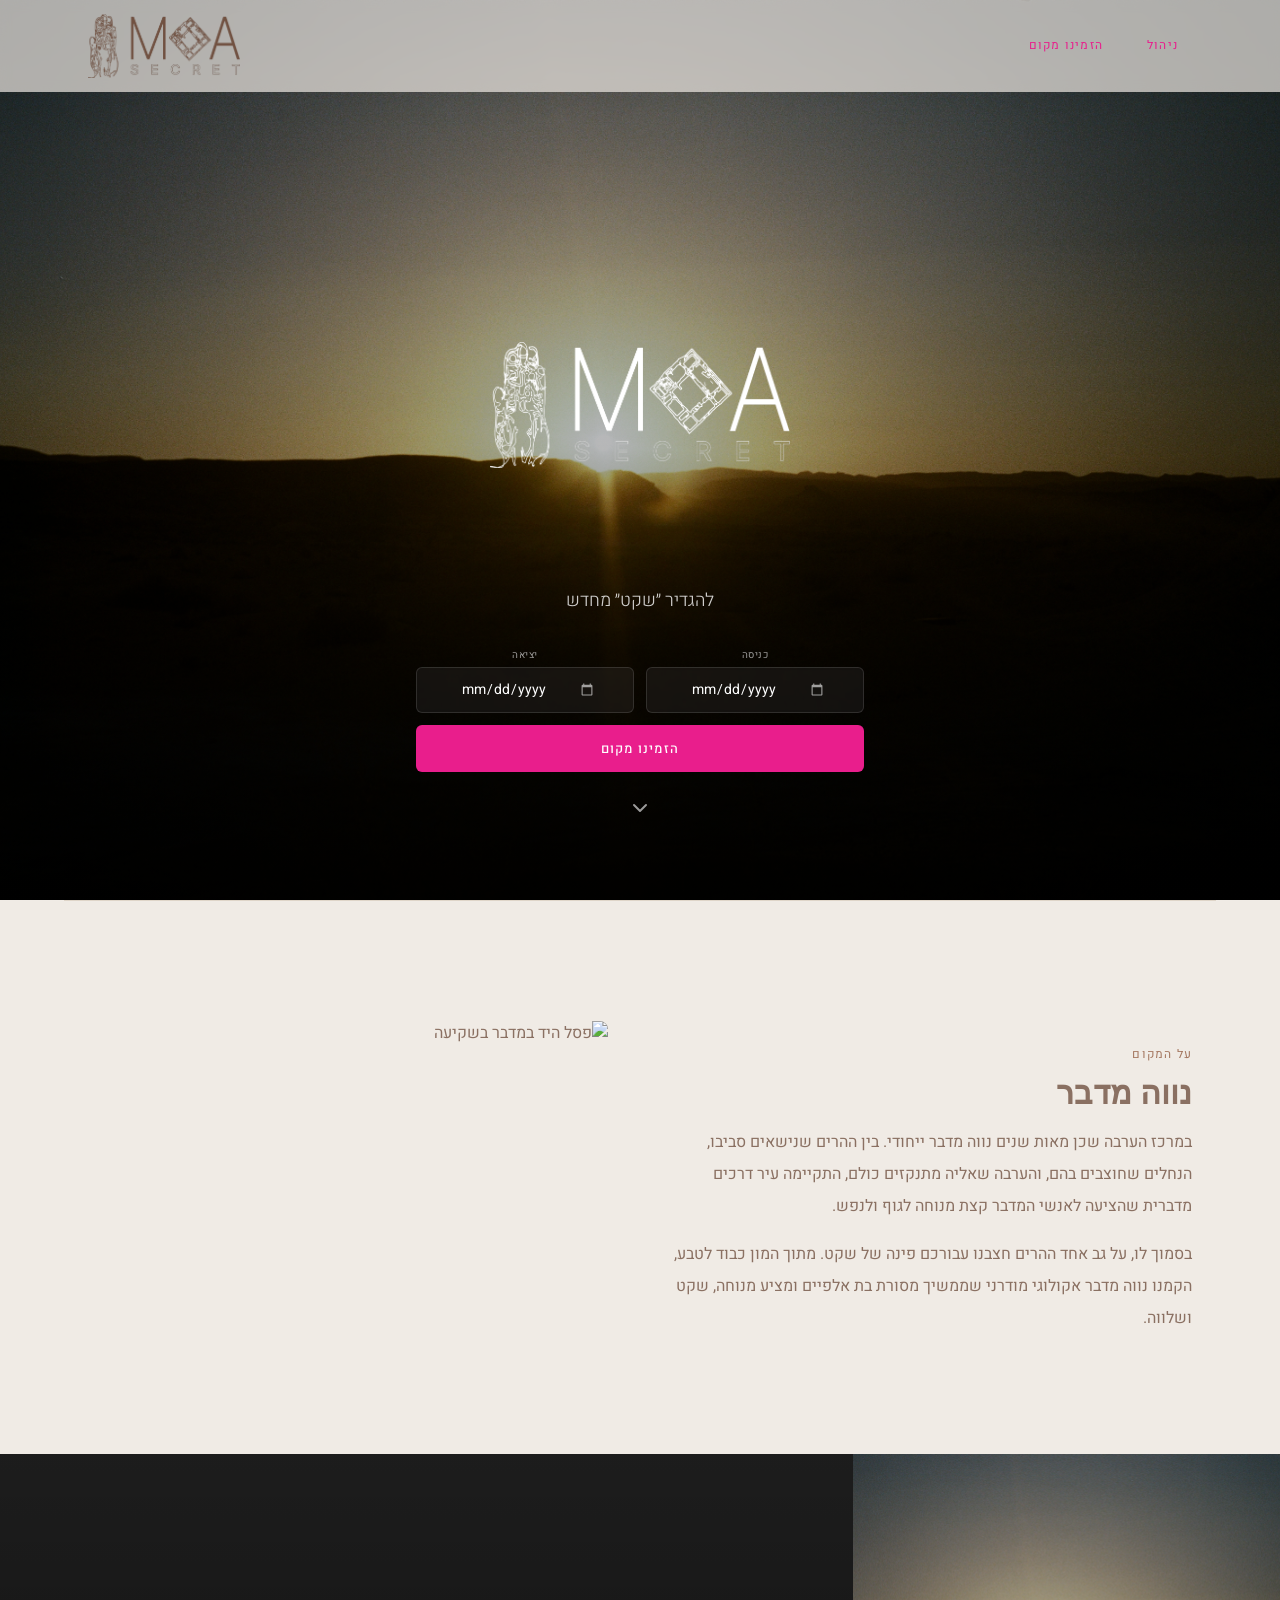
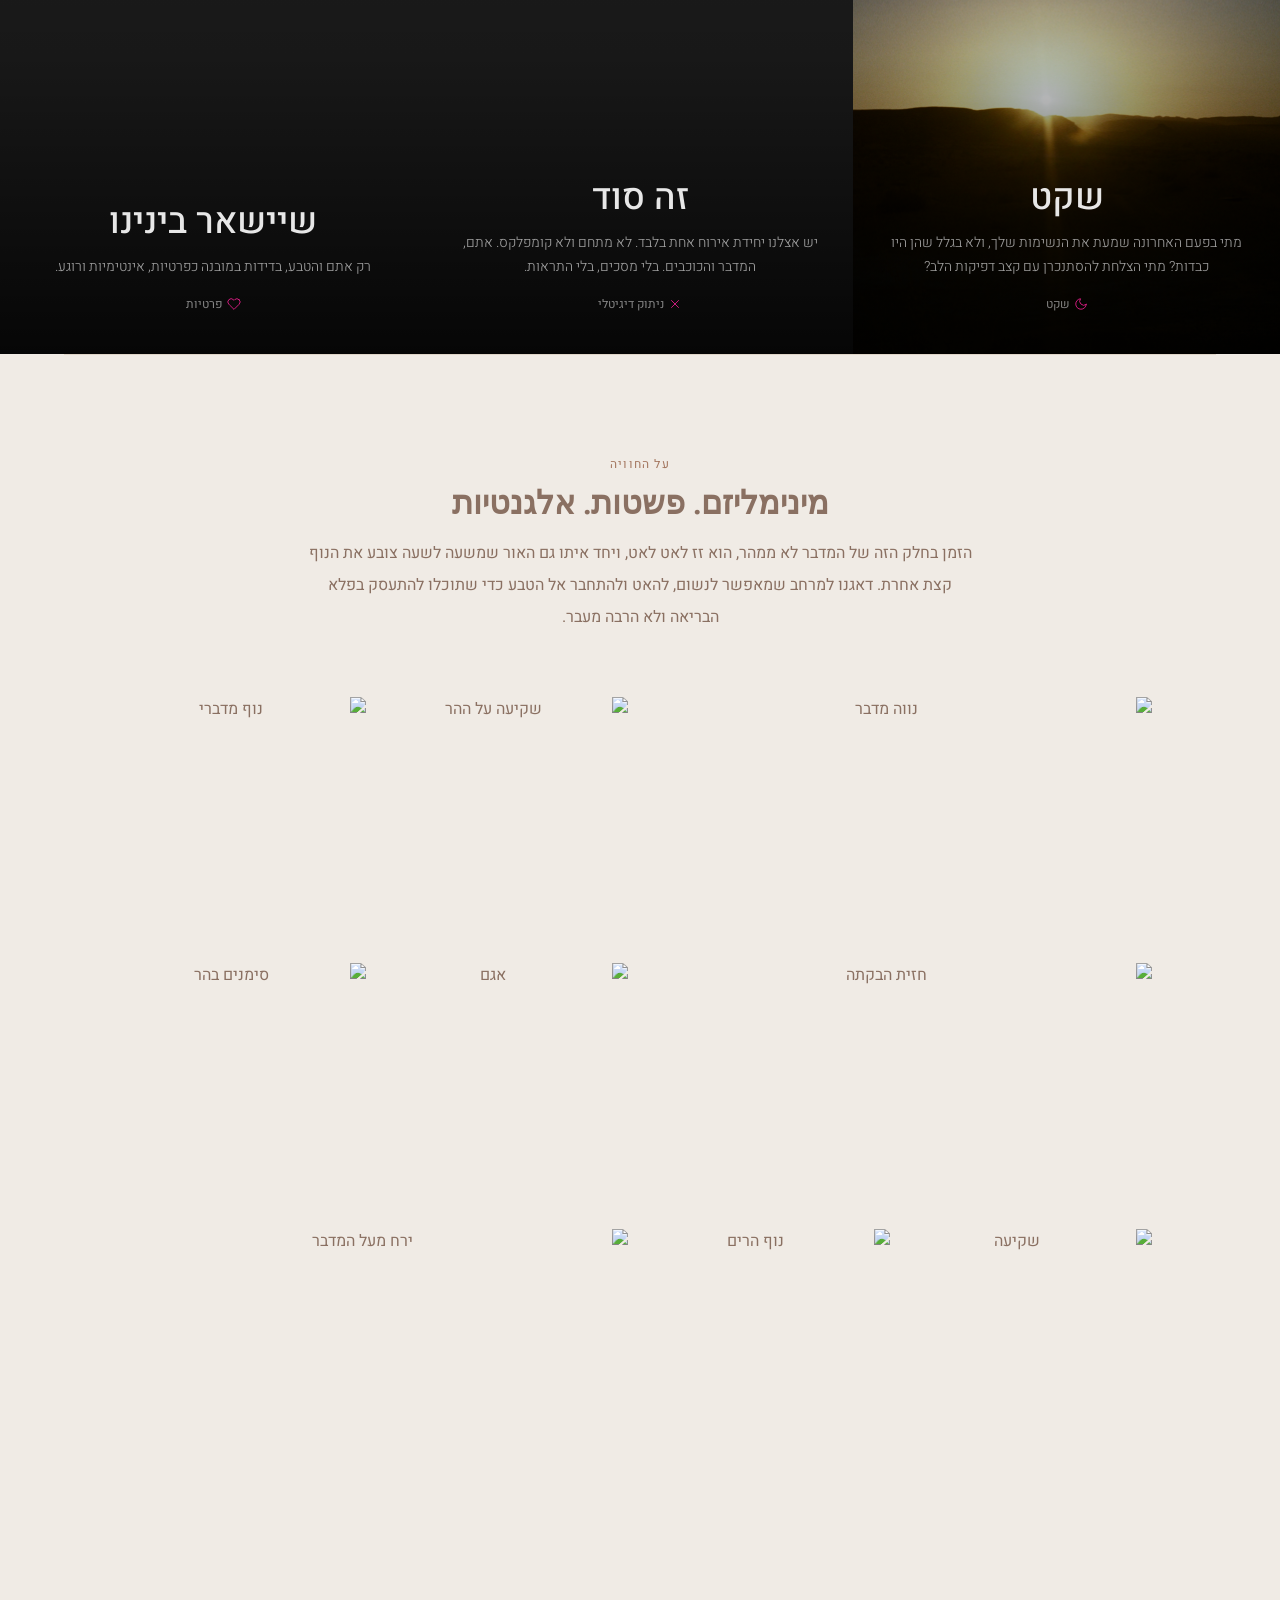
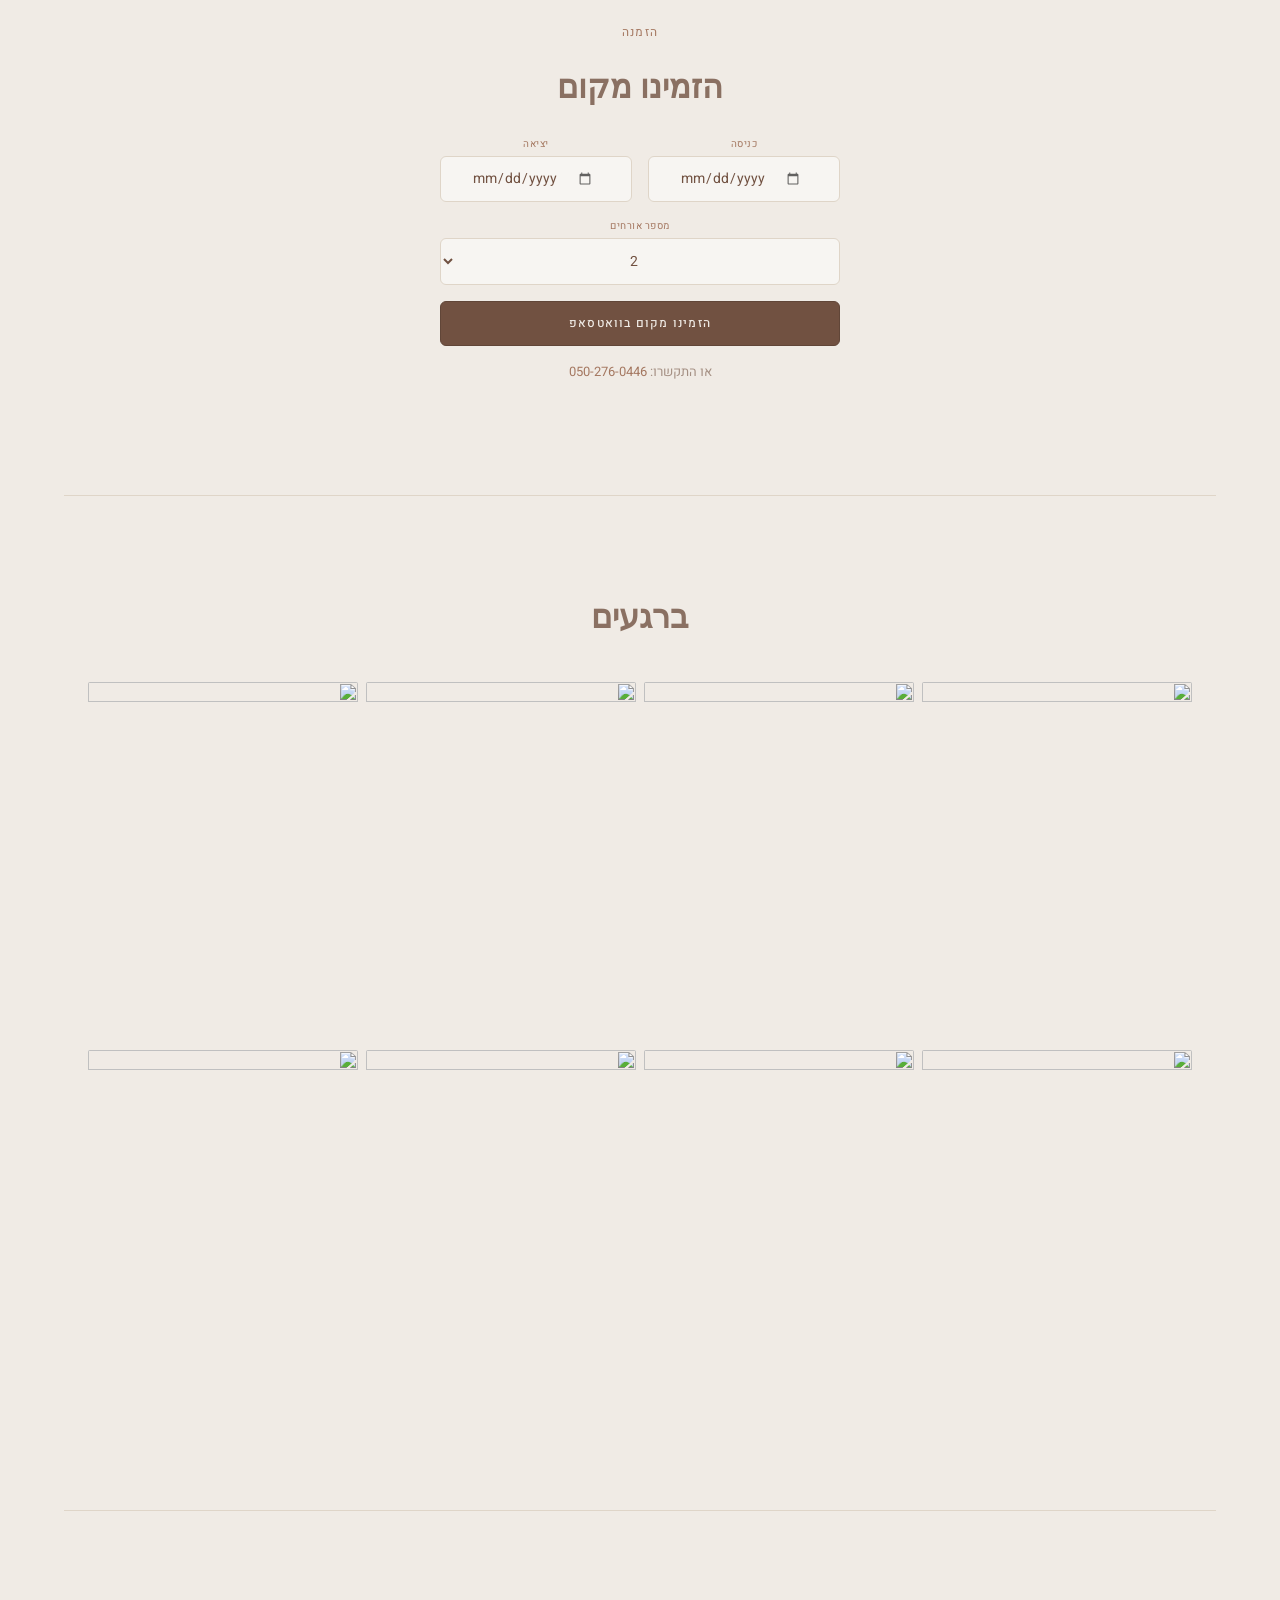
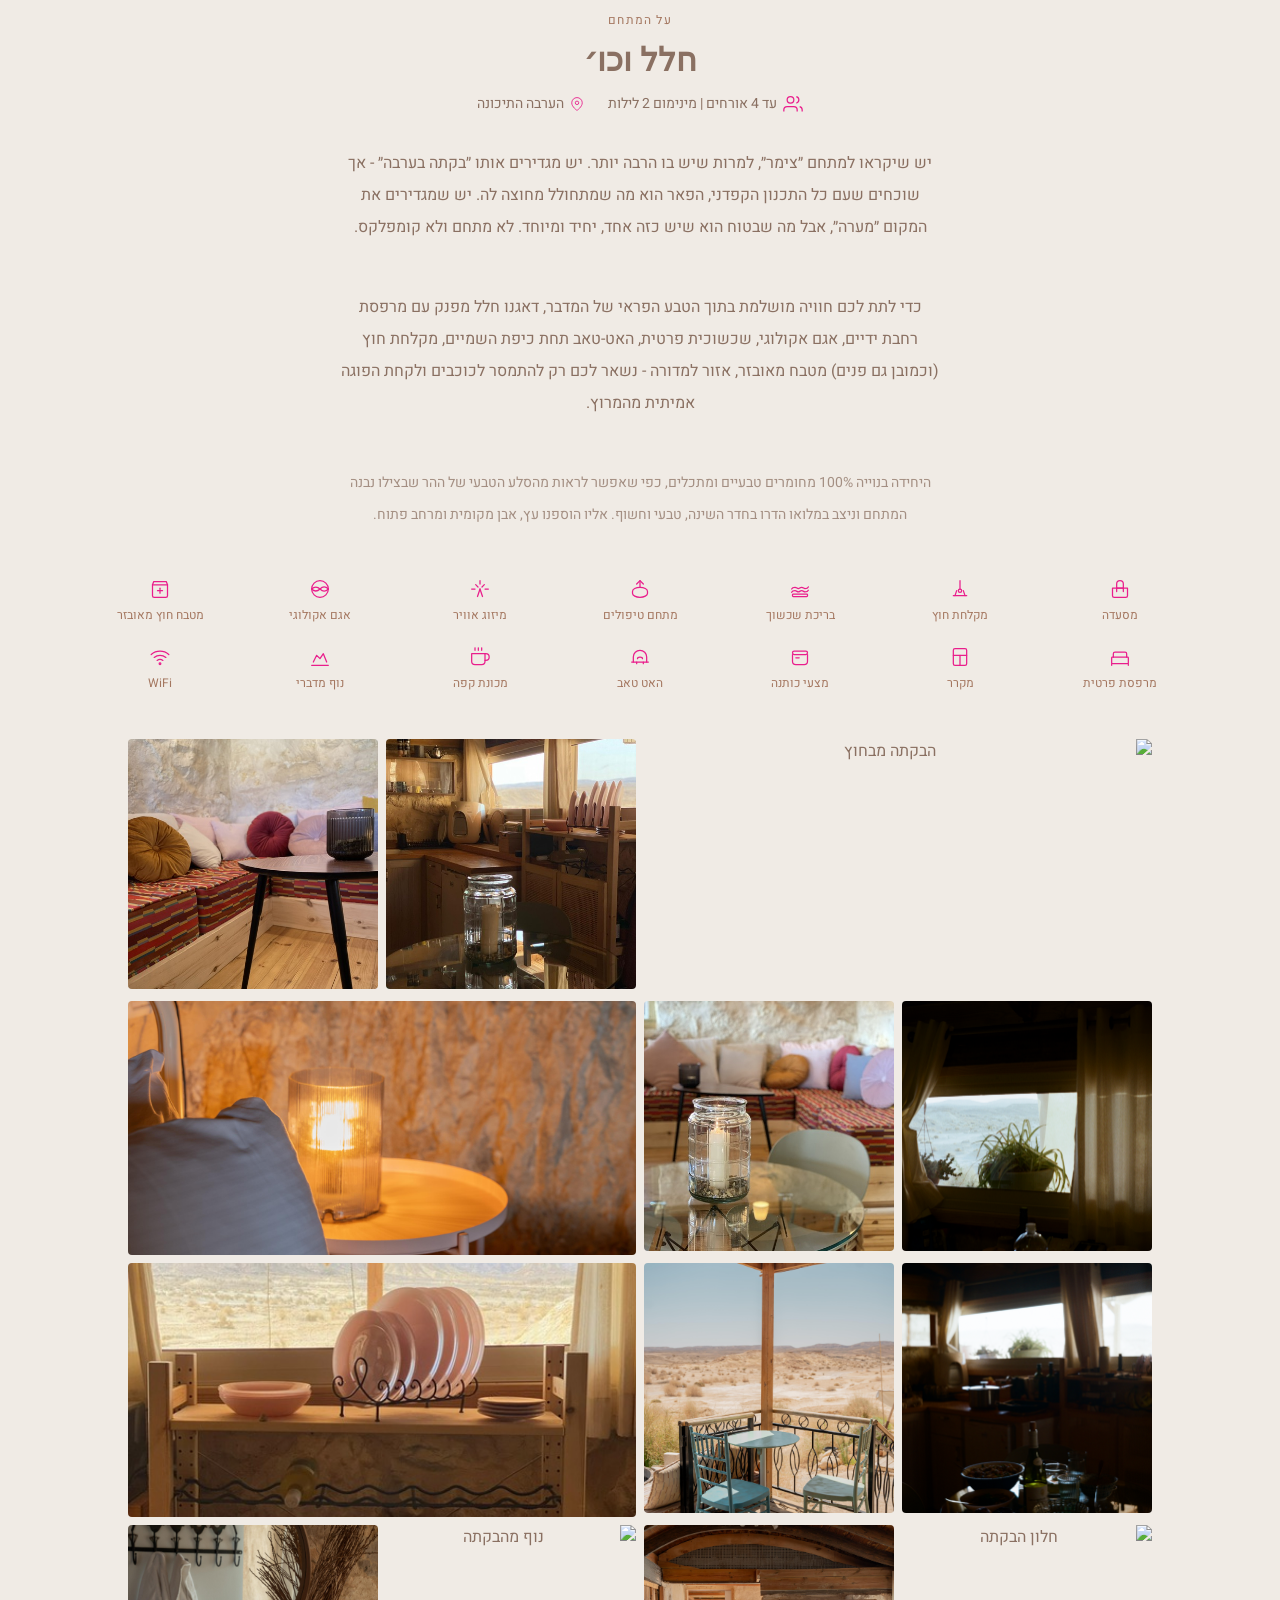
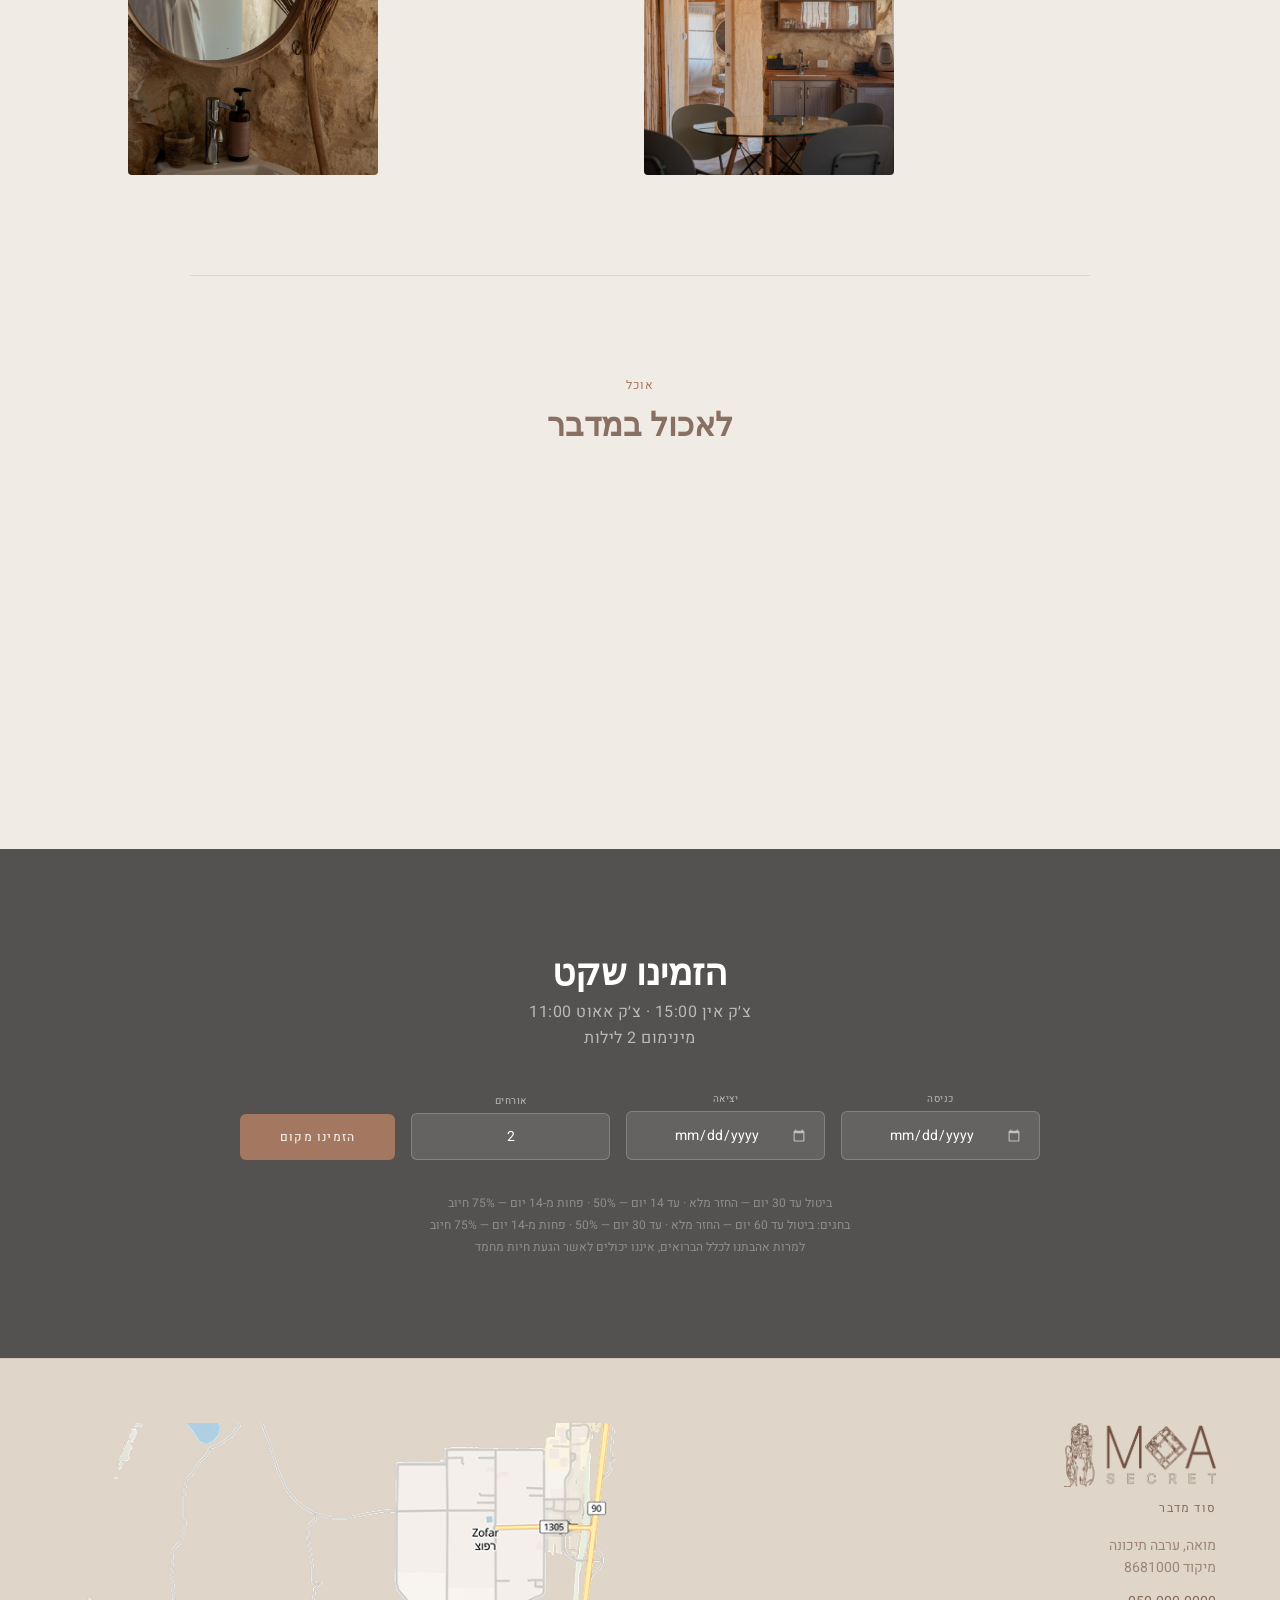
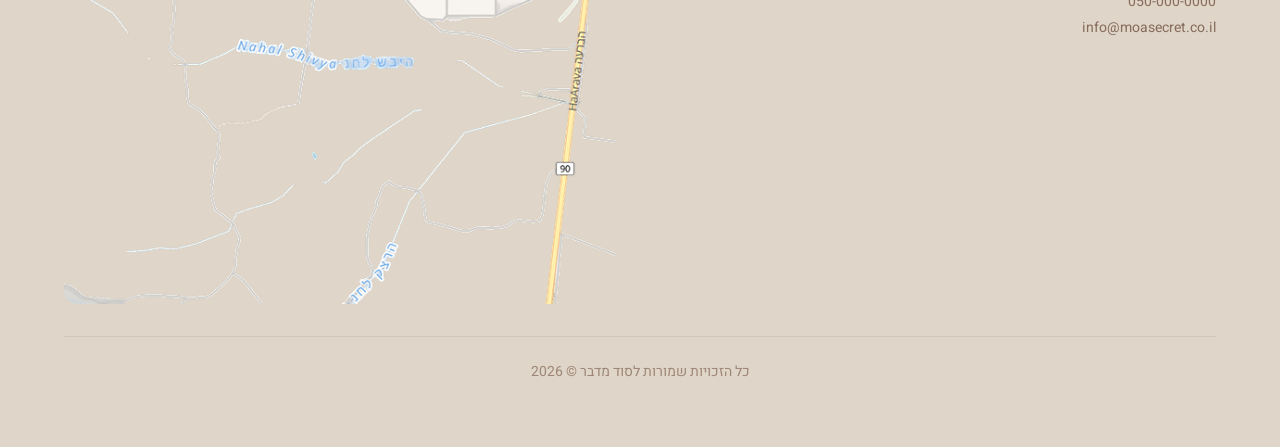
==== commit 864099cb: "New MOA Secret logo with hand sculpture and floor plan - Replace old circular logo with new horizont" ====
--- a/index.html
+++ b/index.html
@@ -29,7 +29,7 @@
         <a href="#book" class="nav-btn">הזמינו מקום</a>
       </nav>
       <a href="#" class="header-logo">
-        <img src="assets/hero-logo.png" alt="MOA Secret" class="logo-img">
+        <img src="assets/logo-moa-secret-dark.png" alt="MOA Secret" class="logo-img">
       </a>
     </div>
   </header>
@@ -50,7 +50,7 @@
     <div class="hero-overlay"></div>
     <div class="hero-content">
       <div class="hero-logo-wrap">
-        <img src="assets/hero-logo.png" alt="סוד מדבר" class="hero-logo-img">
+        <img src="assets/logo-moa-secret.png" alt="MOA Secret" class="hero-logo-img">
       </div>
       <p class="hero-tagline">להגדיר ״שקט״ מחדש</p>
       <div class="hero-dates">
@@ -382,7 +382,7 @@
     <div class="footer-inner">
       <div class="footer-top">
         <div class="footer-info">
-          <img src="assets/hero-logo.png" alt="MOA Secret" class="footer-logo">
+          <img src="assets/logo-moa-secret-dark.png" alt="MOA Secret" class="footer-logo">
           <p class="footer-name">סוד מדבר</p>
           <p class="footer-address">מואה, ערבה תיכונה</p>
           <p class="footer-address">מיקוד 8681000</p>
--- a/style.css
+++ b/style.css
@@ -106,10 +106,9 @@
 }
 
 .logo-img {
-  width: 80px;
-  height: 80px;
-  border-radius: 50%;
-  object-fit: cover;
+  height: 64px;
+  width: auto;
+  object-fit: contain;
 }
 
 /* ========== Hero ========== */
@@ -1130,10 +1129,9 @@
 }
 
 .footer-logo {
-  width: 64px;
   height: 64px;
-  border-radius: 50%;
-  object-fit: cover;
+  width: auto;
+  object-fit: contain;
   margin-bottom: 12px;
 }
 
@@ -1213,8 +1211,8 @@
   }
 
   .logo-img {
-    width: 56px;
-    height: 56px;
+    height: 48px;
+    width: auto;
   }
 
   .nav-btn {
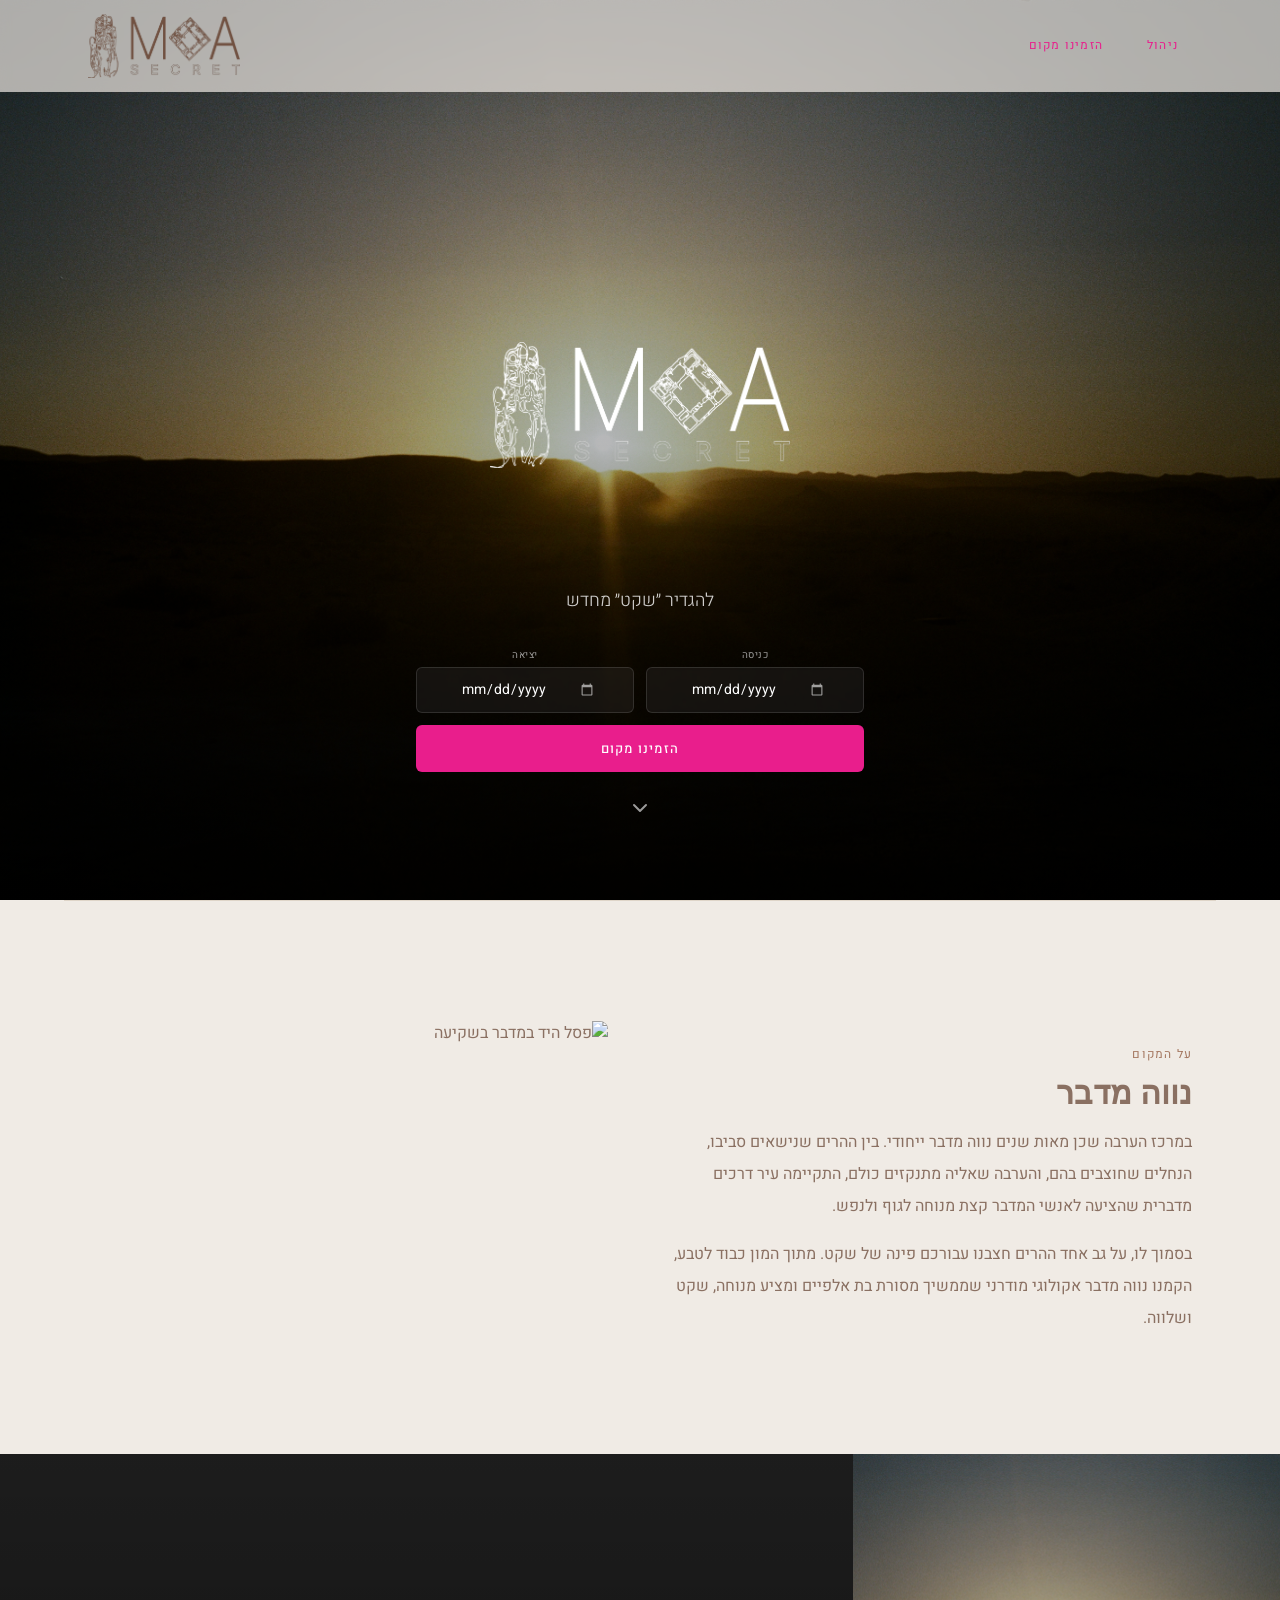
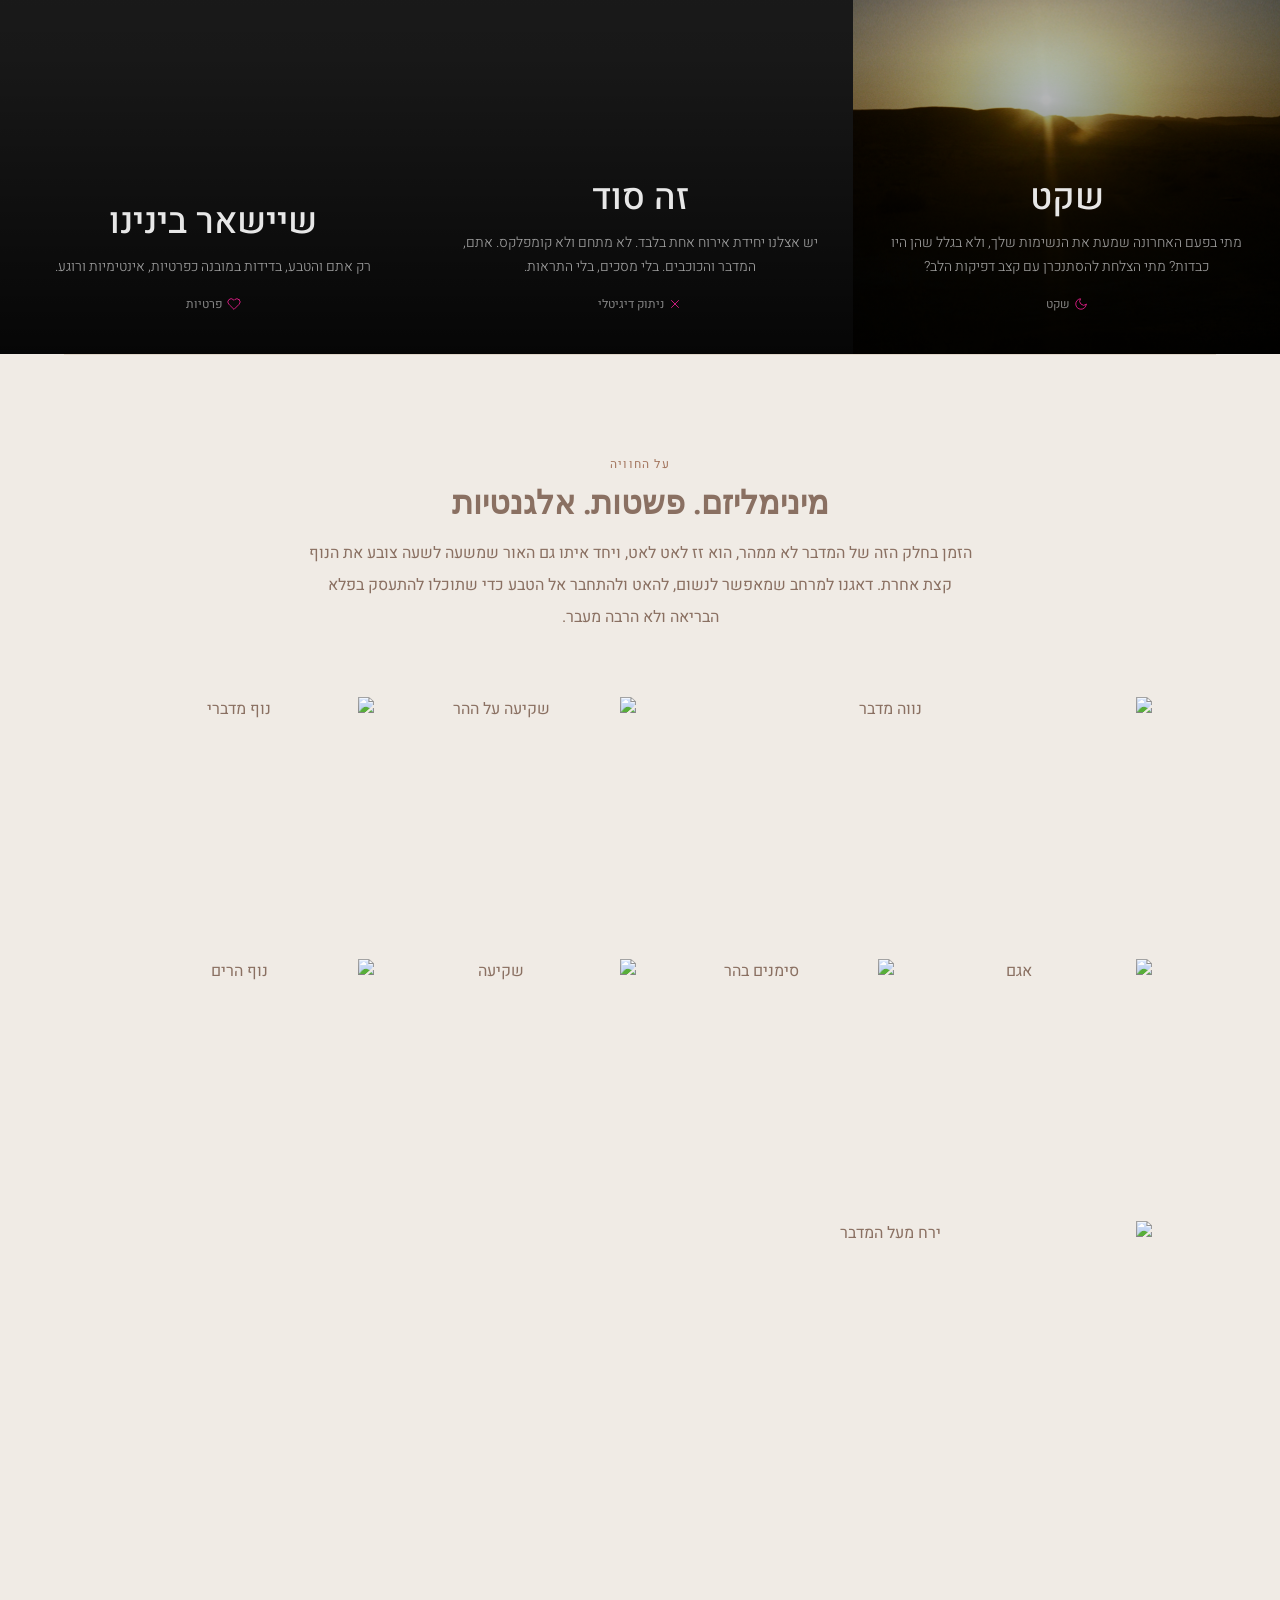
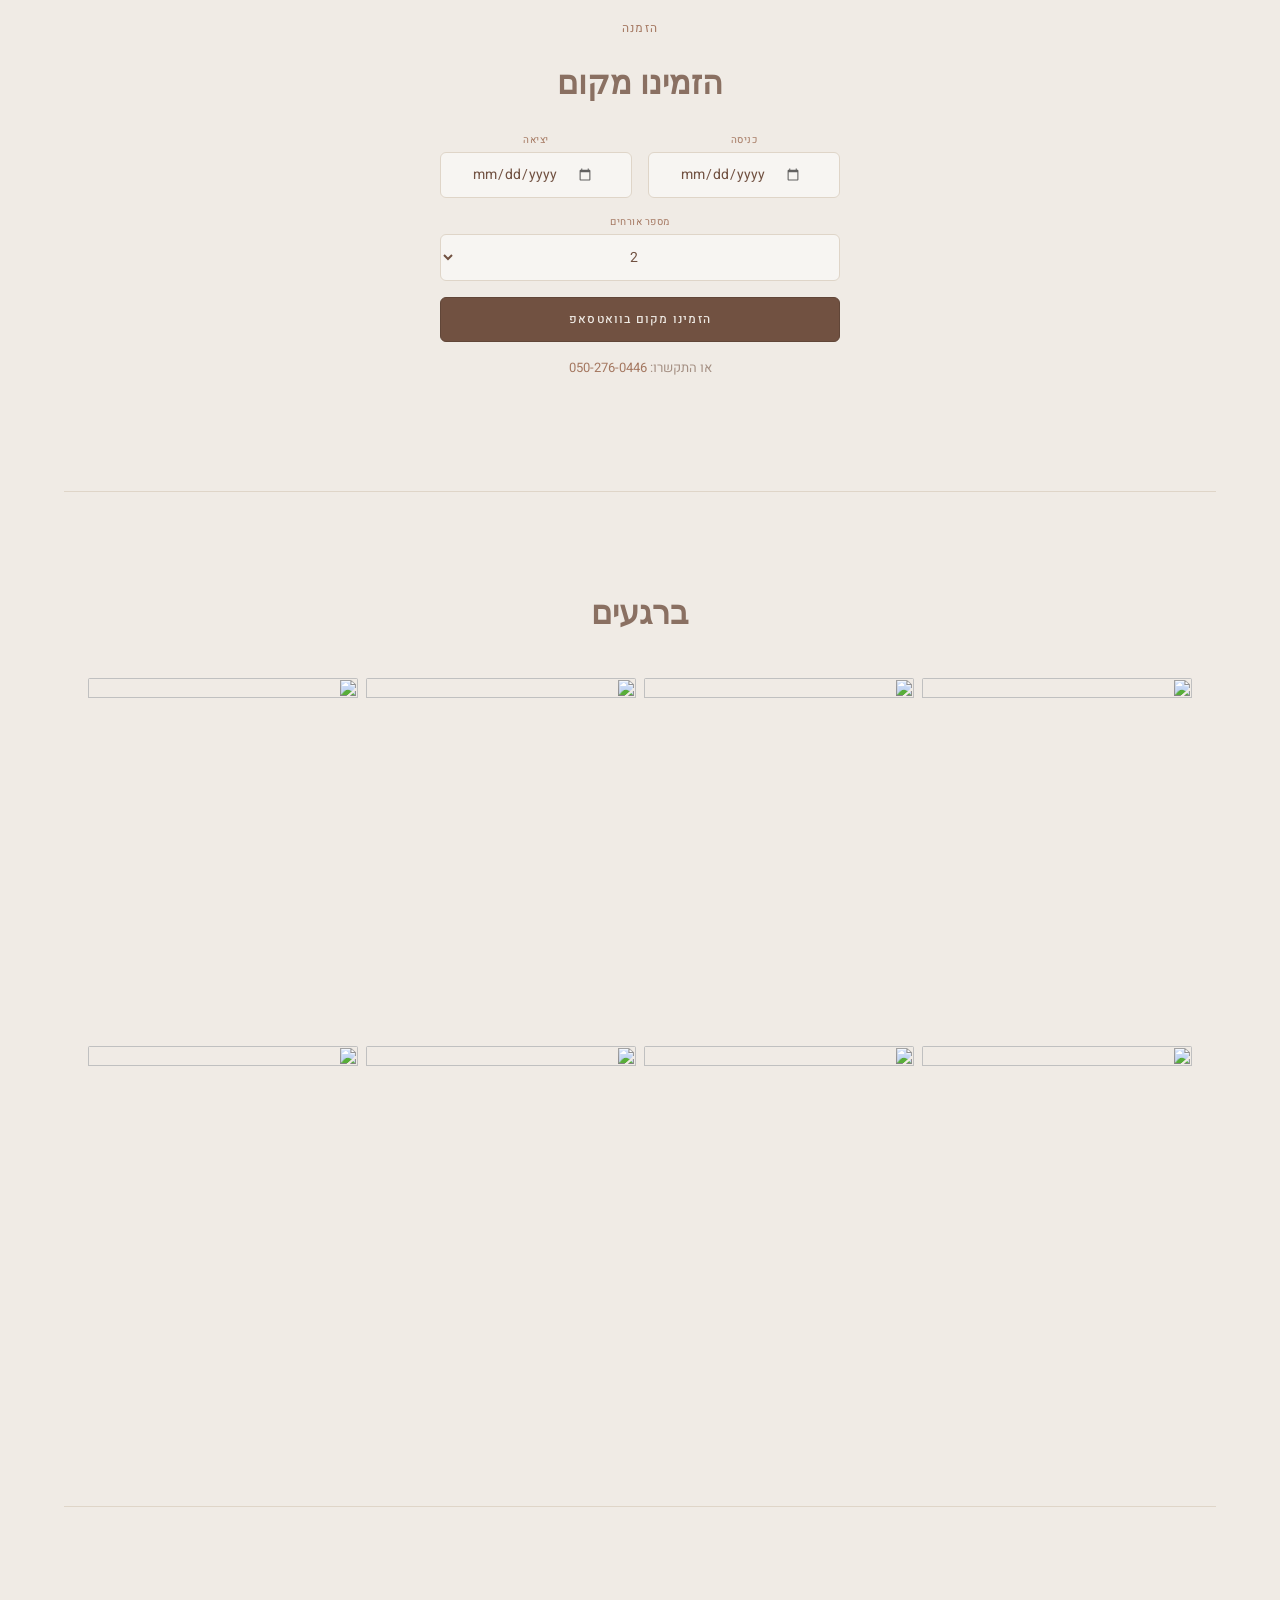
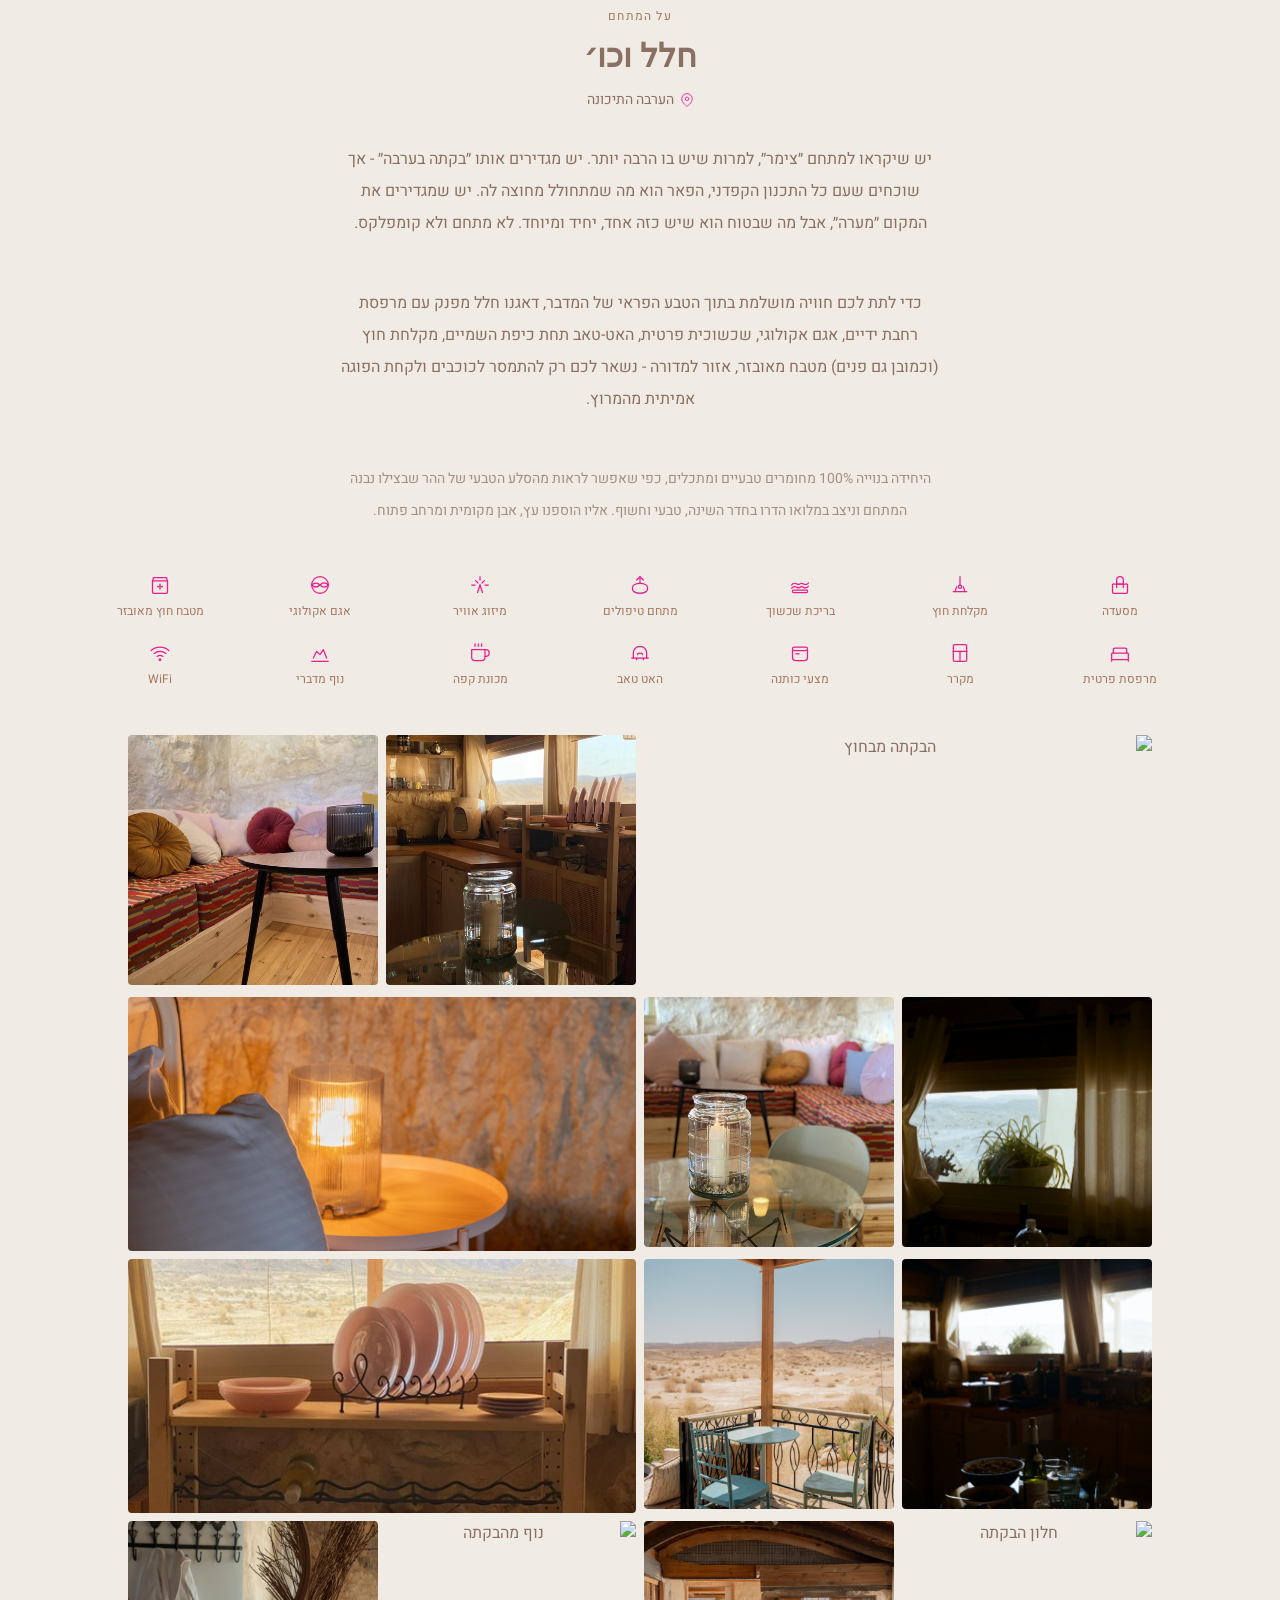
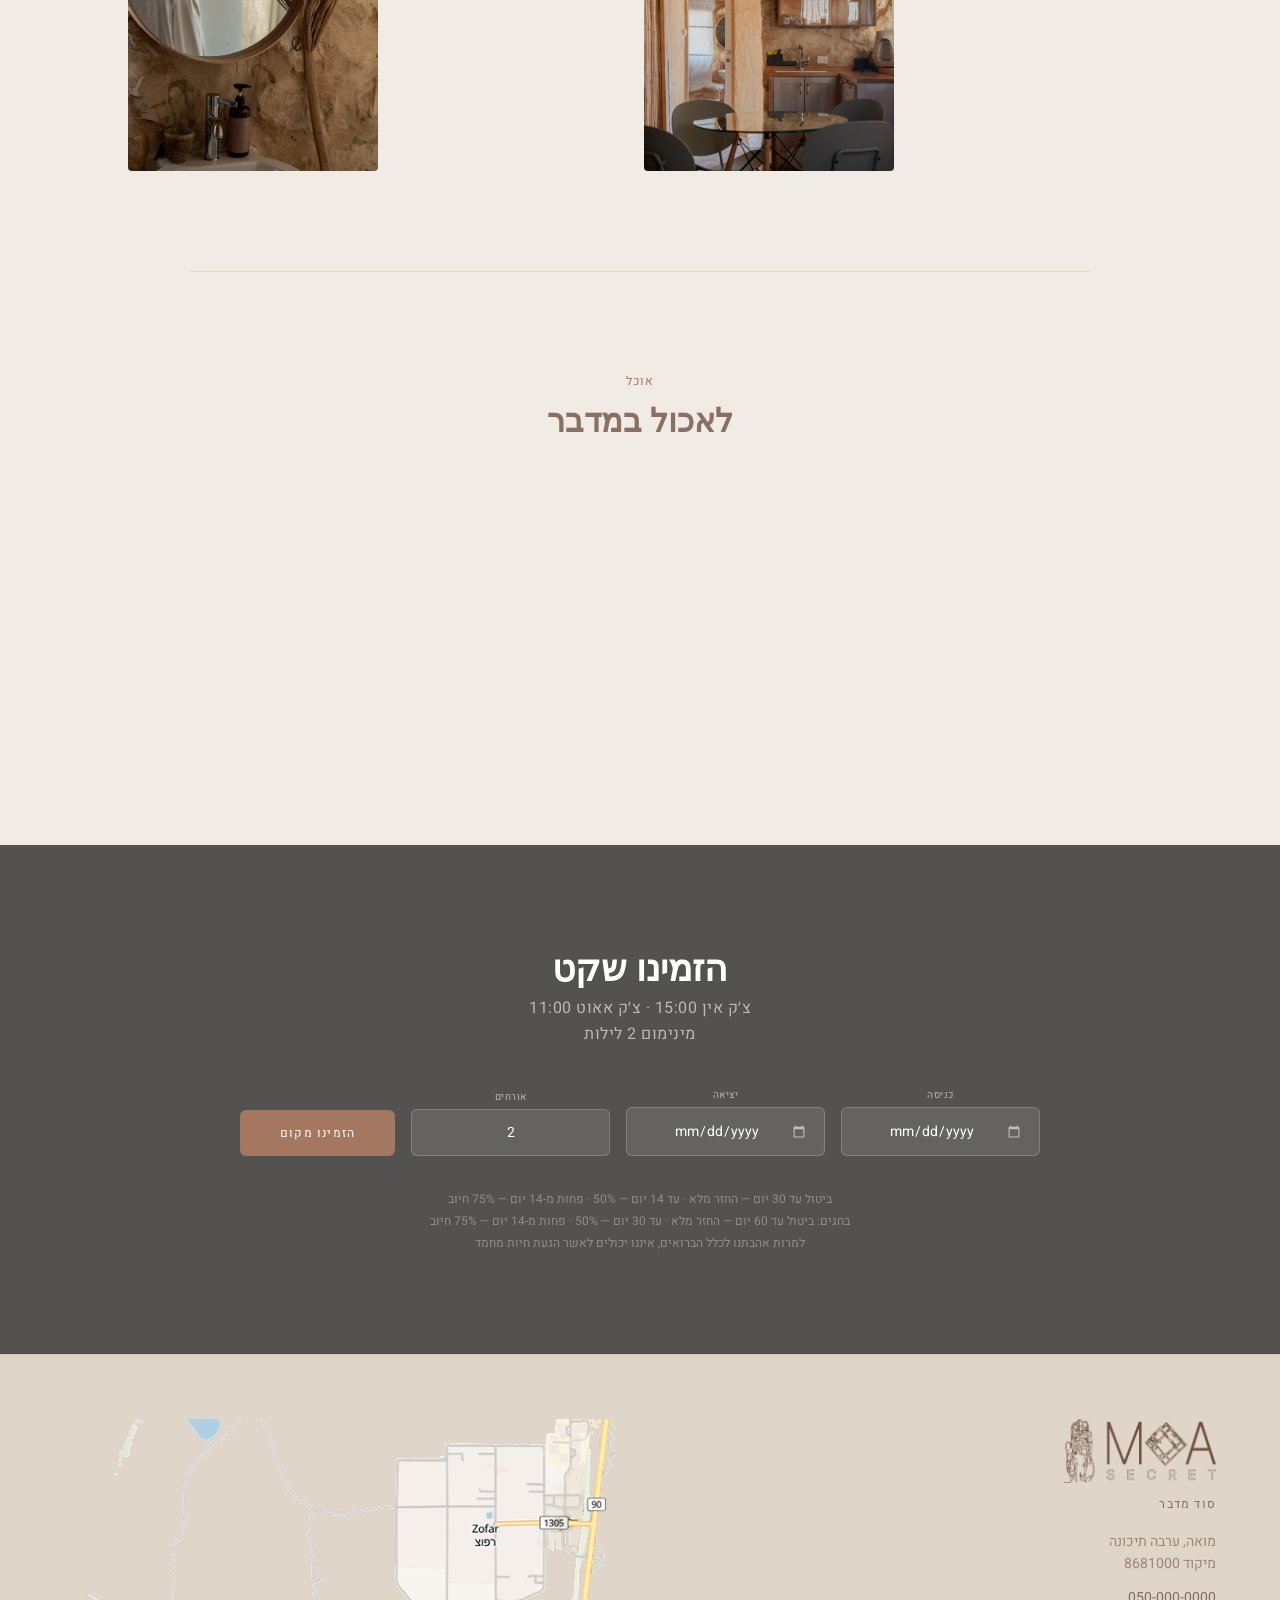
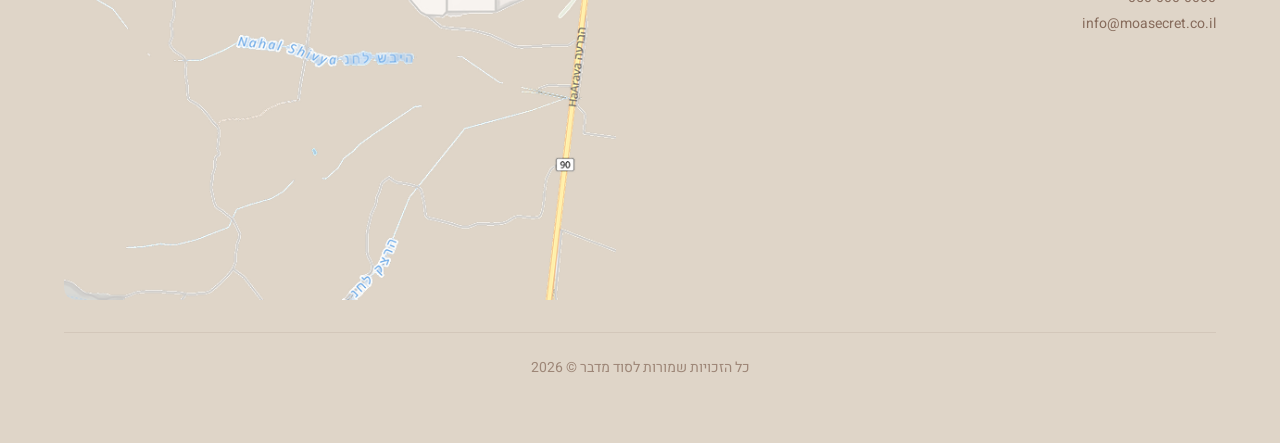
==== commit 4fc311cd: "Remove guest count from accommodation, remove swimsuit photo Co-Authored-By: Claude Opus 4.6 (1M con" ====
--- a/index.html
+++ b/index.html
@@ -3,10 +3,10 @@
 <head>
   <meta charset="UTF-8">
   <meta name="viewport" content="width=device-width, initial-scale=1.0">
-  <title>סוד מדבר | חוויית התבודדות מדברית</title>
-  <meta name="description" content="יחידת אירוח מדברית בלב הערבה. בקתה חצובה בסלע, האט טאב מול הכוכבים, שקט מוחלט ופרטיות מלאה. צימר אחד ויחיד — רק אתם והמדבר.">
-  <meta property="og:title" content="סוד מדבר — חוויית התבודדות מדברית">
-  <meta property="og:description" content="בקתה חצובה בסלע בלב הערבה. האט טאב, אגם אקולוגי, שקט מוחלט. צימר אחד ויחיד.">
+  <title>מואה סיקרט | מקום מפלט מבודד במדבר</title>
+  <meta name="description" content="מואה סיקרט — מקום מפלט מבודד במדבר. יחידת אירוח אחת ויחידה בלב הערבה. האט טאב תחת כיפת השמיים, אגם אקולוגי, שקט מוחלט ופרטיות מלאה.">
+  <meta property="og:title" content="מואה סיקרט — מקום מפלט מבודד במדבר">
+  <meta property="og:description" content="מקום מפלט מבודד במדבר. יחידת אירוח אחת ויחידה בלב הערבה. האט טאב, אגם אקולוגי, שקט מוחלט ופרטיות מלאה.">
   <meta property="og:image" content="https://dor-zommer.github.io/moa-secret/assets/og-image.jpg">
   <meta property="og:type" content="website">
   <meta property="og:locale" content="he_IL">
@@ -138,7 +138,6 @@
       <img src="assets/film/experience/000009720027.jpg" alt="נווה מדבר" class="gallery-grid-img gallery-grid-img--wide" loading="lazy">
       <img src="assets/film/experience/000009730006.jpg" alt="שקיעה על ההר" class="gallery-grid-img" loading="lazy">
       <img src="assets/film/experience/000009730022.jpg" alt="נוף מדברי" class="gallery-grid-img" loading="lazy">
-      <img src="assets/gallery-exterior.jpg" alt="חזית הבקתה" class="gallery-grid-img gallery-grid-img--wide" loading="lazy">
       <img src="assets/film/experience/000009720024.jpg" alt="אגם" class="gallery-grid-img" loading="lazy">
       <img src="assets/film/experience/000009730007(2).jpg" alt="סימנים בהר" class="gallery-grid-img" loading="lazy">
       <img src="assets/film/experience/000009730010.jpg" alt="שקיעה" class="gallery-grid-img" loading="lazy">
@@ -200,10 +199,6 @@
     <p class="section-label">על המתחם</p>
     <h2 class="section-title">חלל וכו׳</h2>
     <div class="accommodation-meta">
-      <span class="meta-item">
-        <svg width="20" height="20" viewBox="0 0 24 24" fill="none" stroke="#a47760" stroke-width="1.5"><path d="M17 21v-2a4 4 0 0 0-4-4H5a4 4 0 0 0-4 4v2"/><circle cx="9" cy="7" r="4"/><path d="M23 21v-2a4 4 0 0 0-3-3.87"/><path d="M16 3.13a4 4 0 0 1 0 7.75"/></svg>
-        עד 4 אורחים | מינימום 2 לילות
-      </span>
       <span class="meta-item">
         <svg width="14" height="14" viewBox="0 0 24 24" fill="none" stroke="#a47760" stroke-width="1.5"><path d="M21 10c0 7-9 13-9 13s-9-6-9-13a9 9 0 0 1 18 0z"/><circle cx="12" cy="10" r="3"/></svg>
         הערבה התיכונה
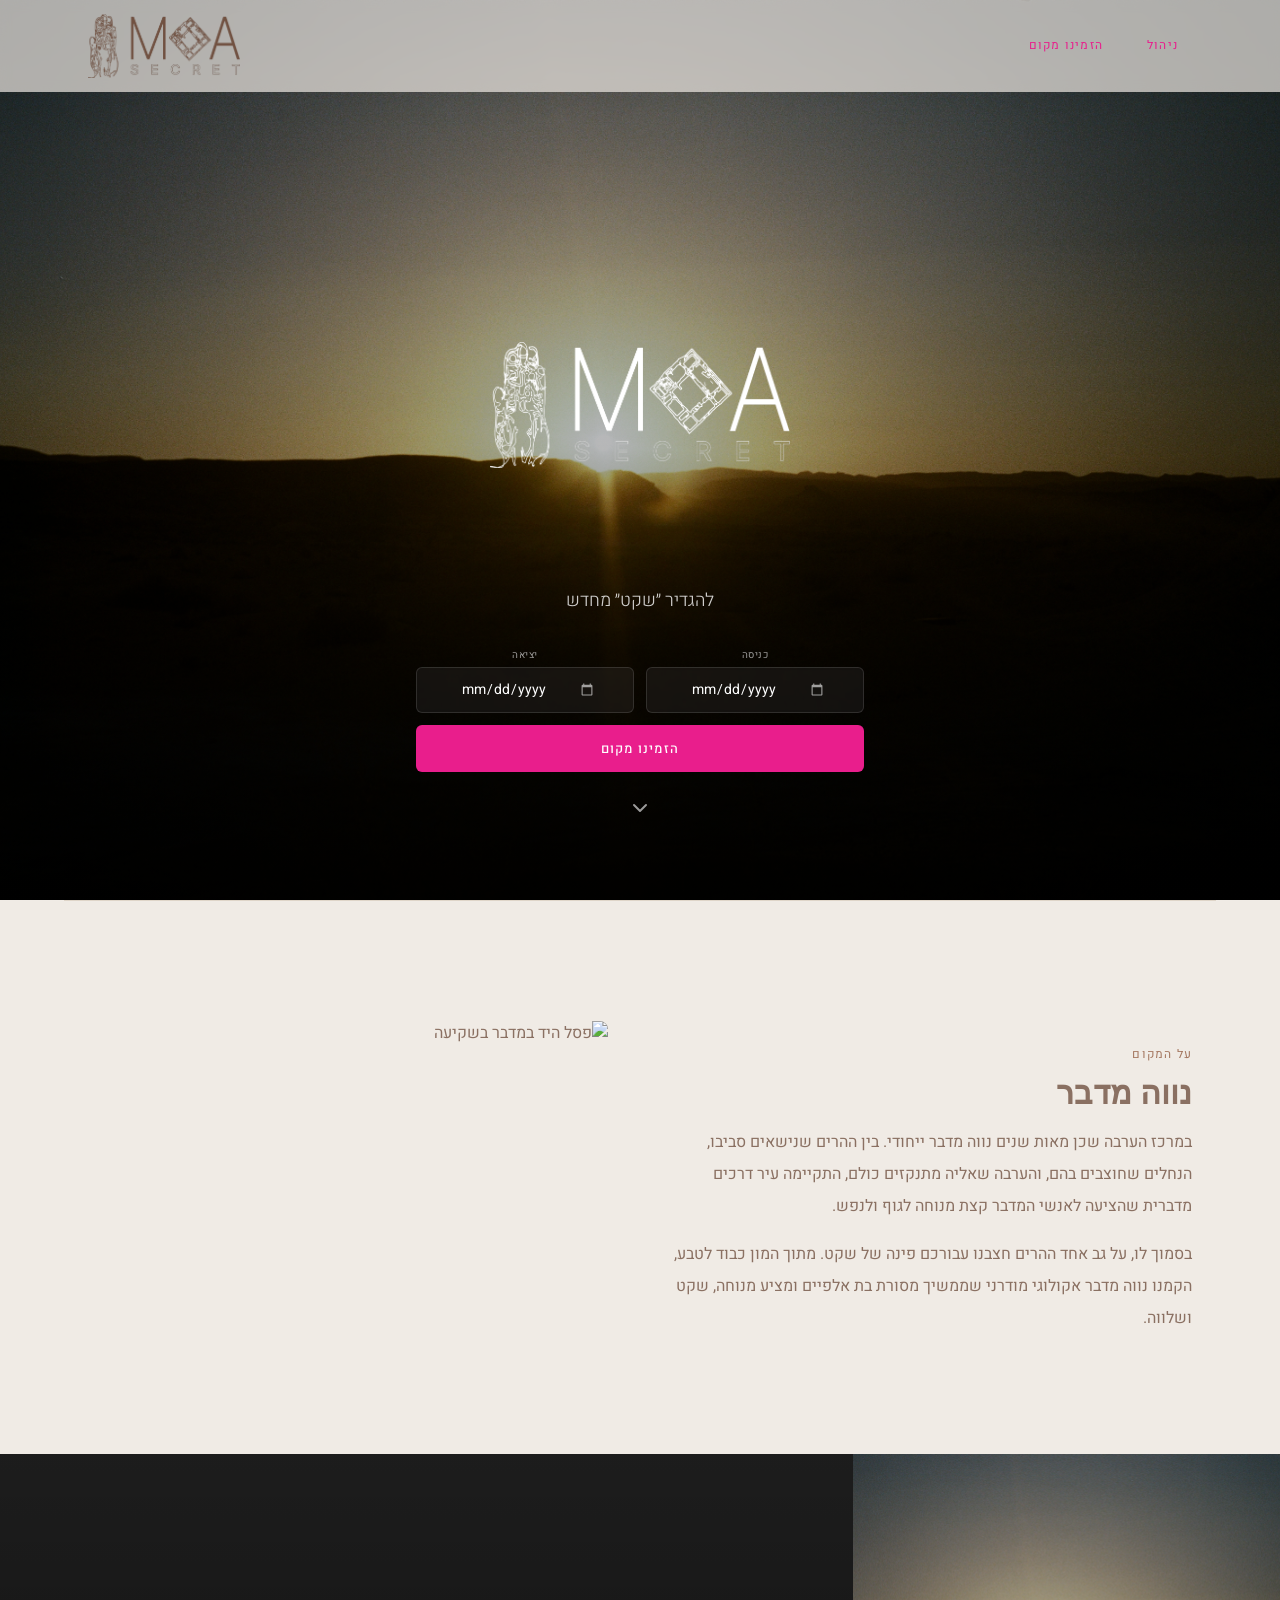
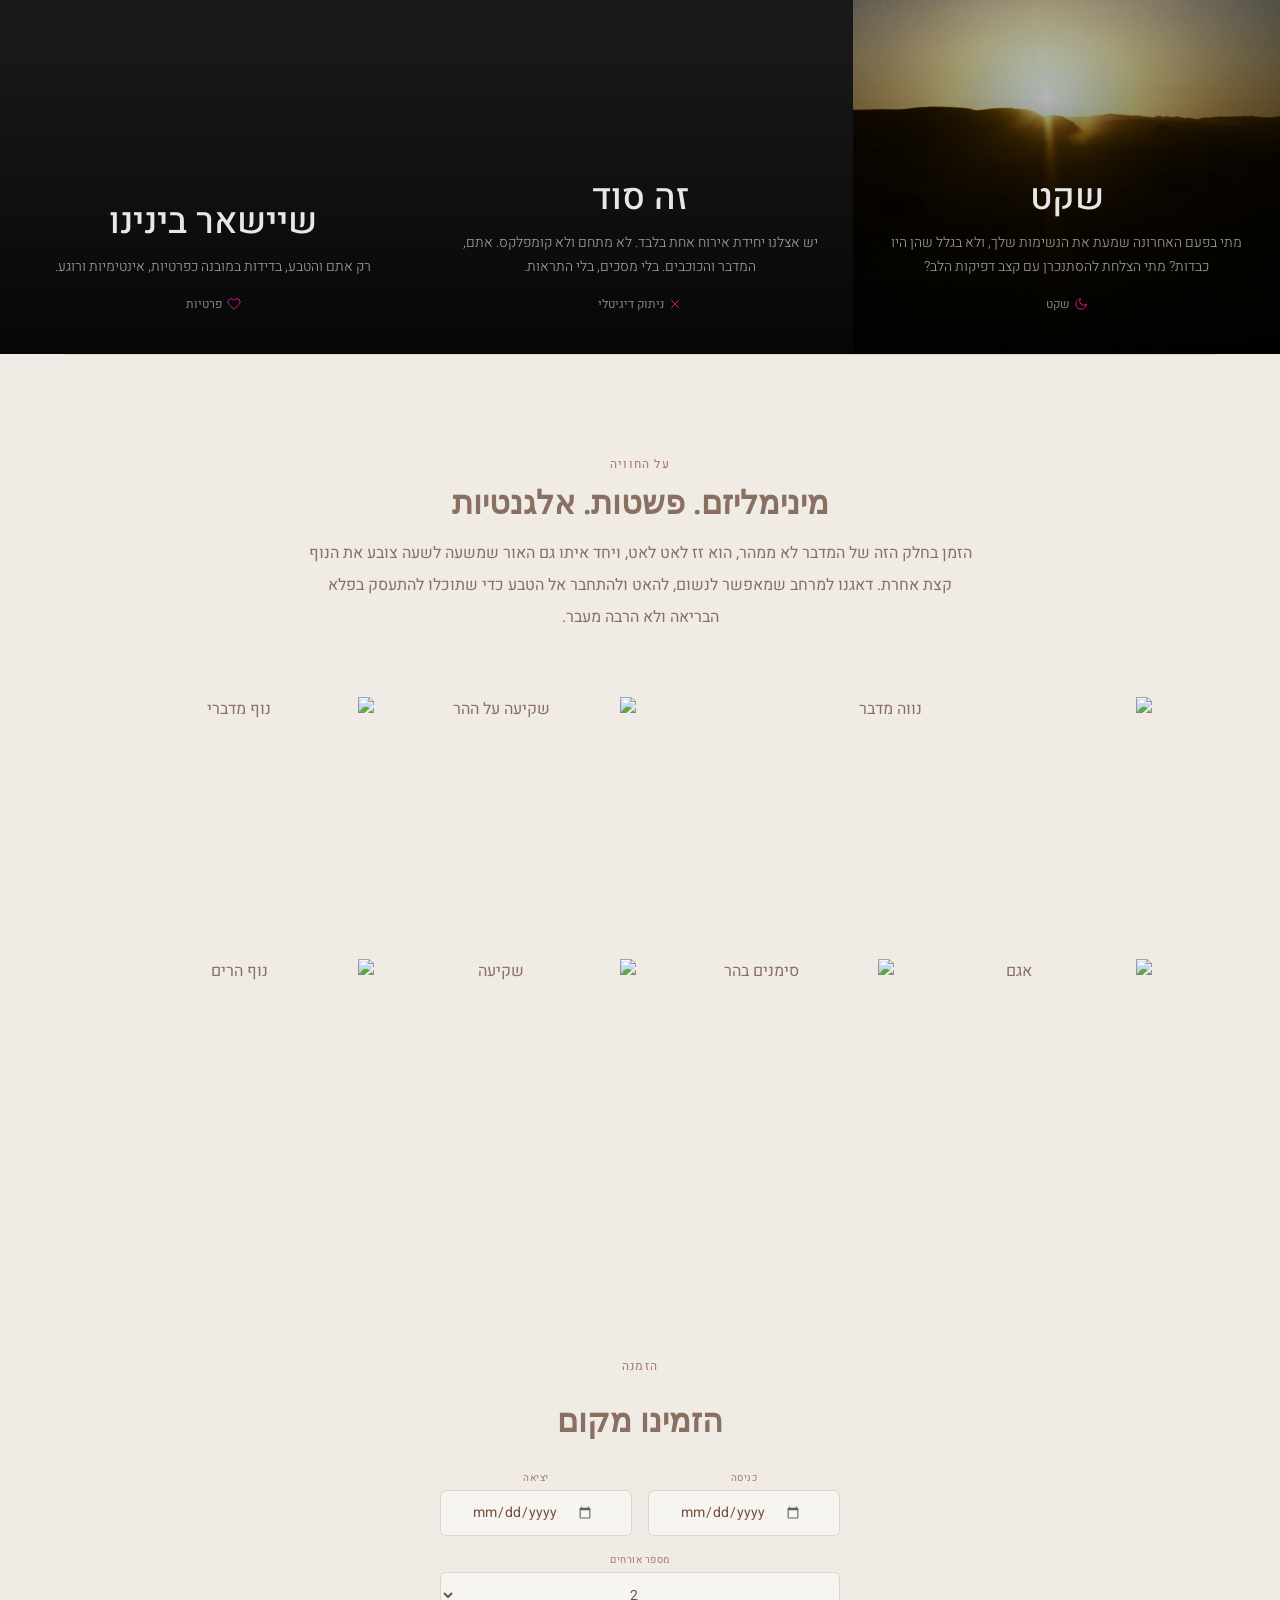
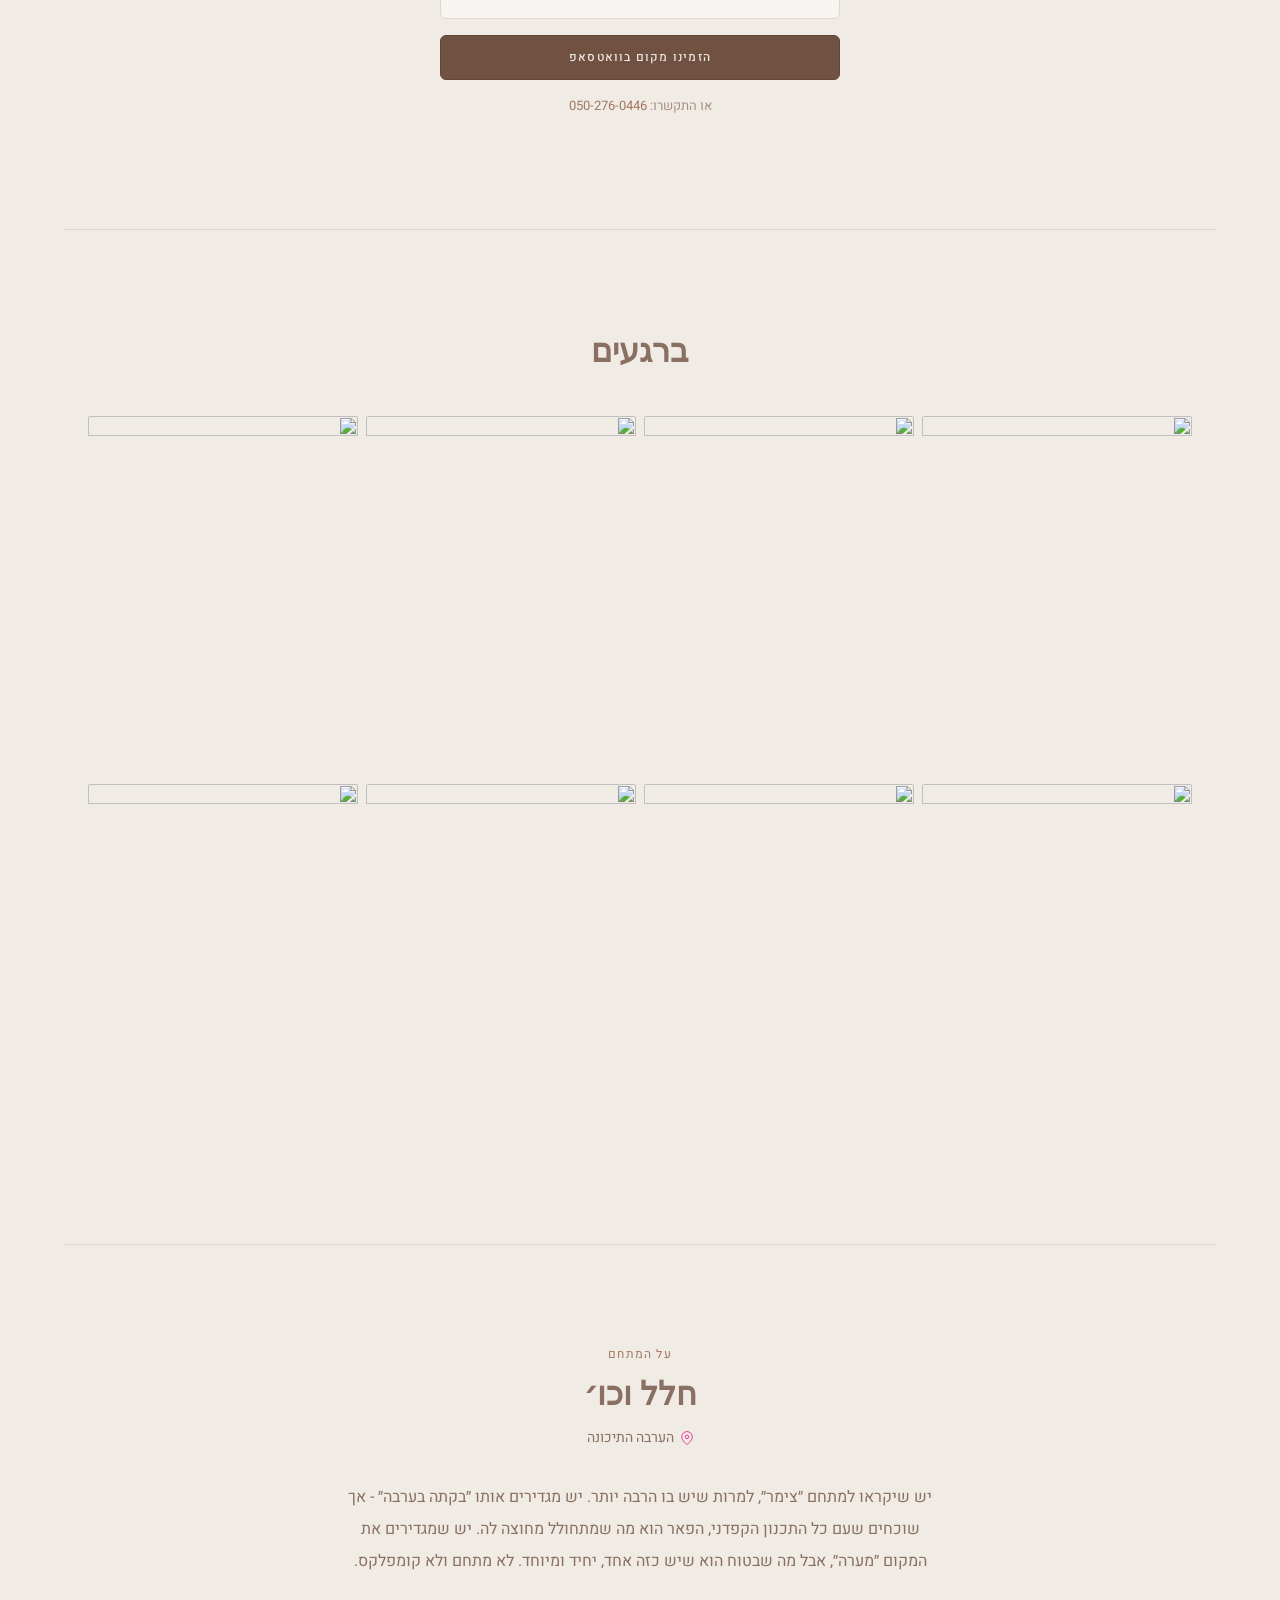
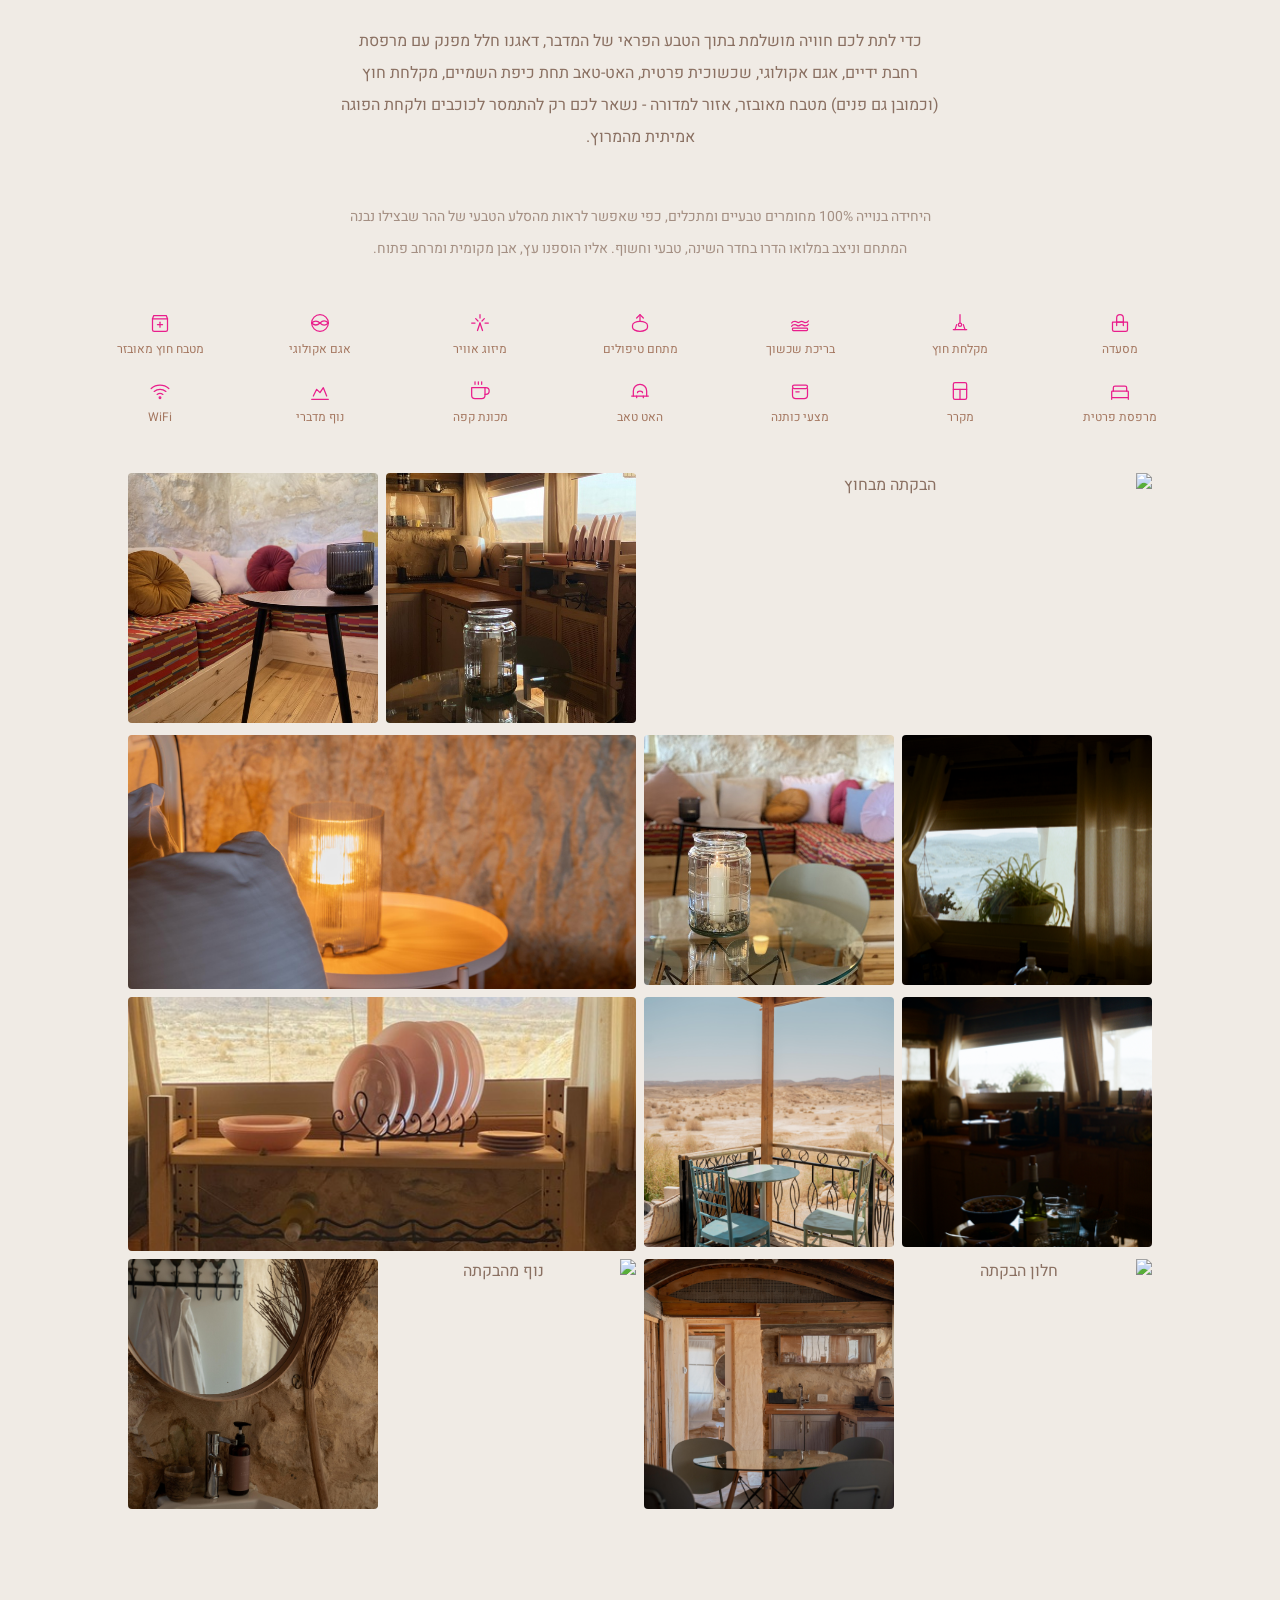
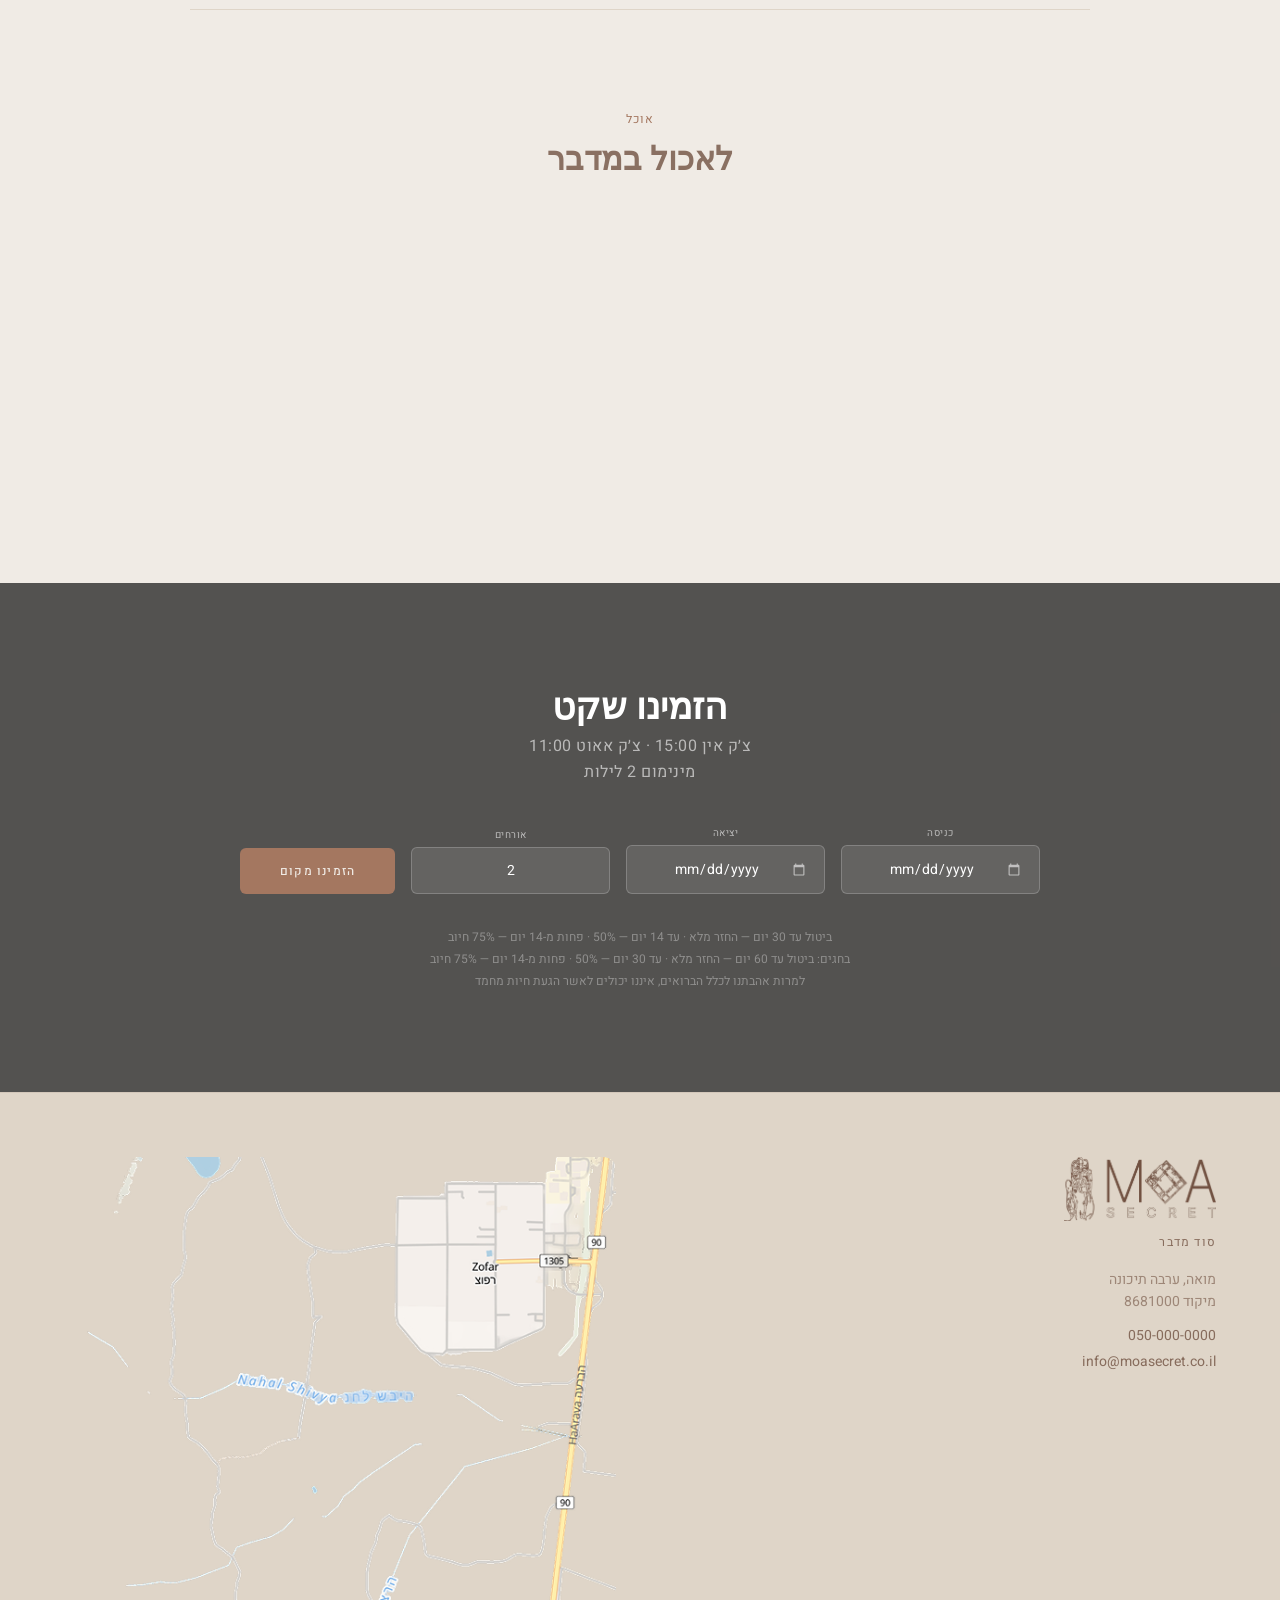
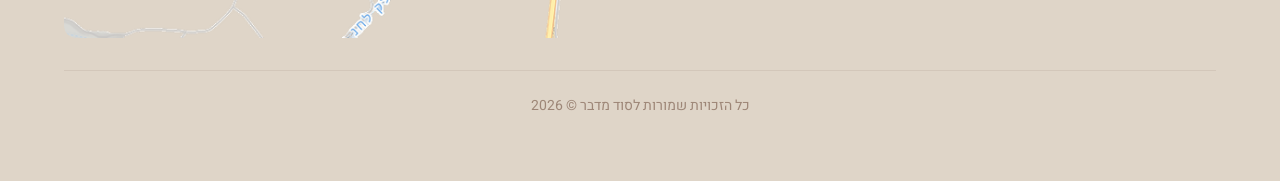
==== commit 963eea7b: "Remove moon/desert photo from experience gallery Co-Authored-By: Claude Opus 4.6 (1M context) <norep" ====
--- a/index.html
+++ b/index.html
@@ -142,7 +142,6 @@
       <img src="assets/film/experience/000009730007(2).jpg" alt="סימנים בהר" class="gallery-grid-img" loading="lazy">
       <img src="assets/film/experience/000009730010.jpg" alt="שקיעה" class="gallery-grid-img" loading="lazy">
       <img src="assets/film/experience/000009730023.jpg" alt="נוף הרים" class="gallery-grid-img" loading="lazy">
-      <img src="assets/film/experience/000009730027.jpg" alt="ירח מעל המדבר" class="gallery-grid-img gallery-grid-img--wide hide-mobile" loading="lazy">
     </div>
   </section>
 
